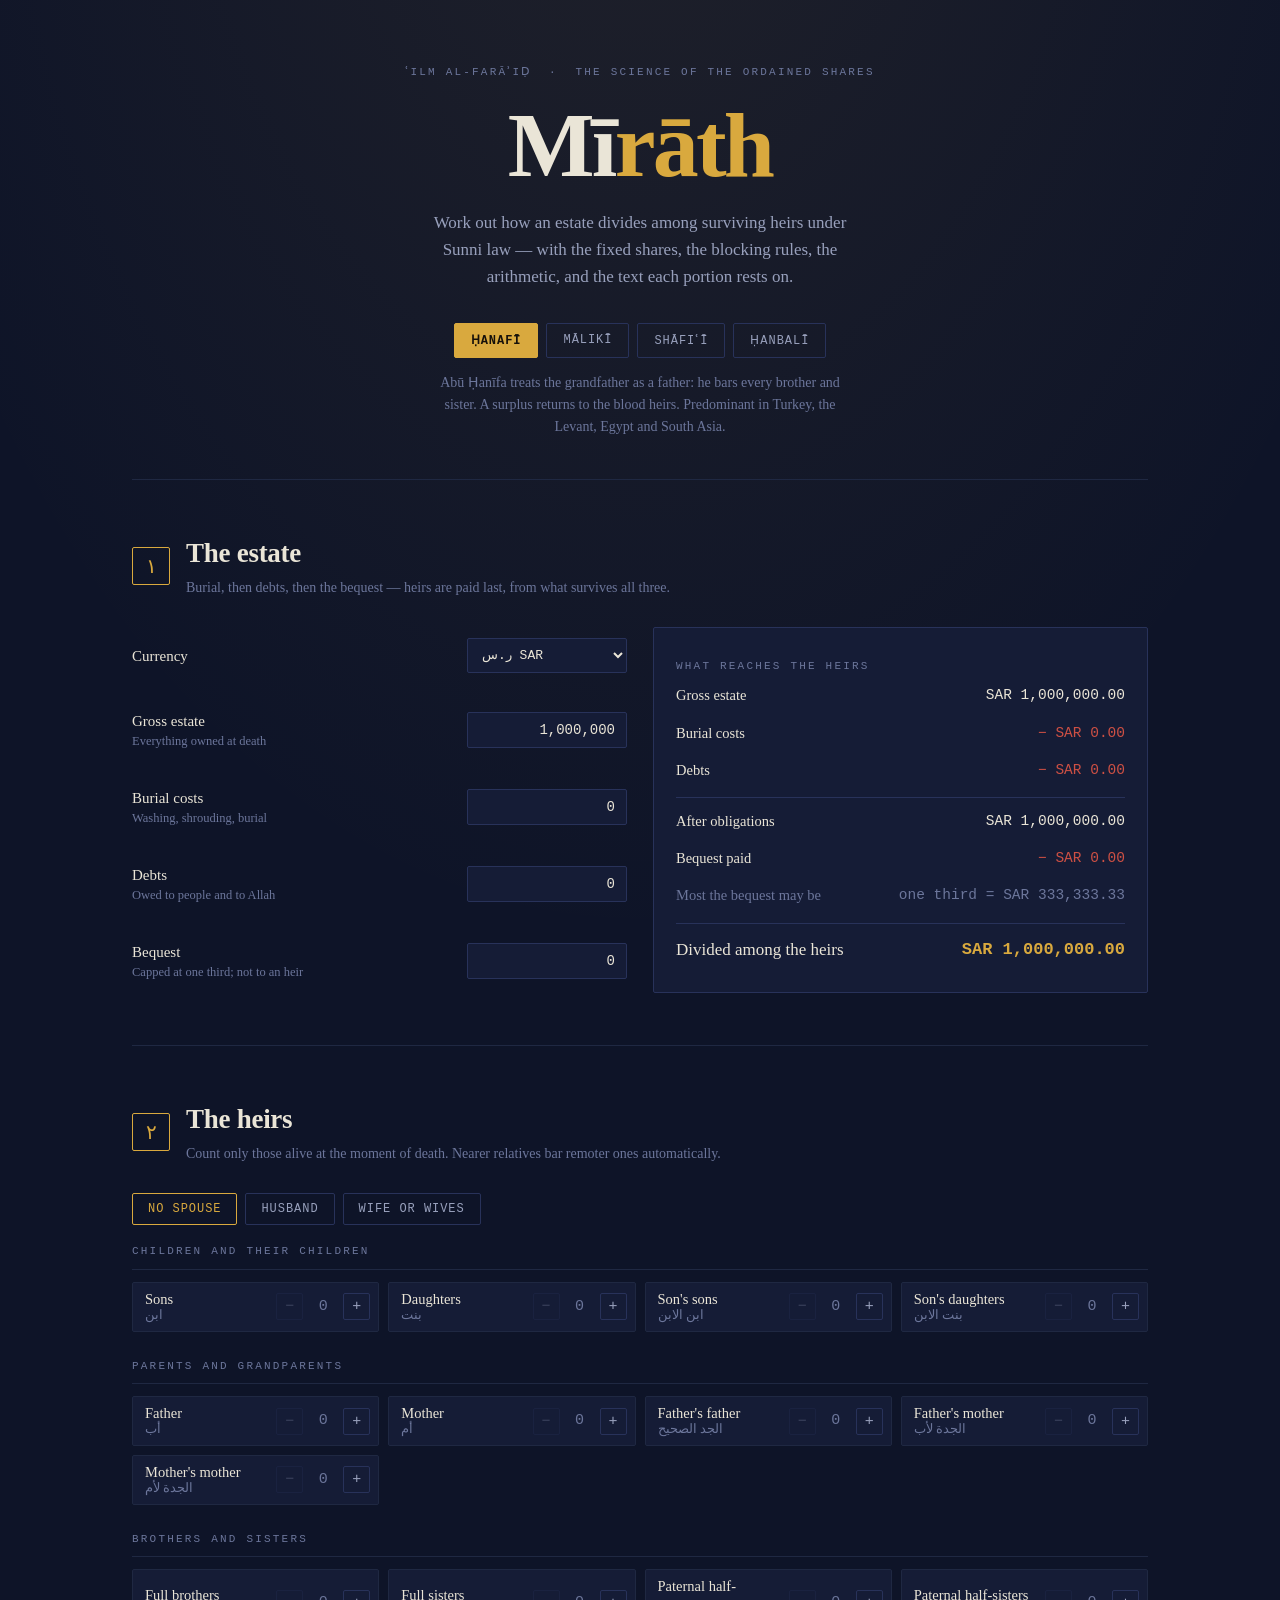
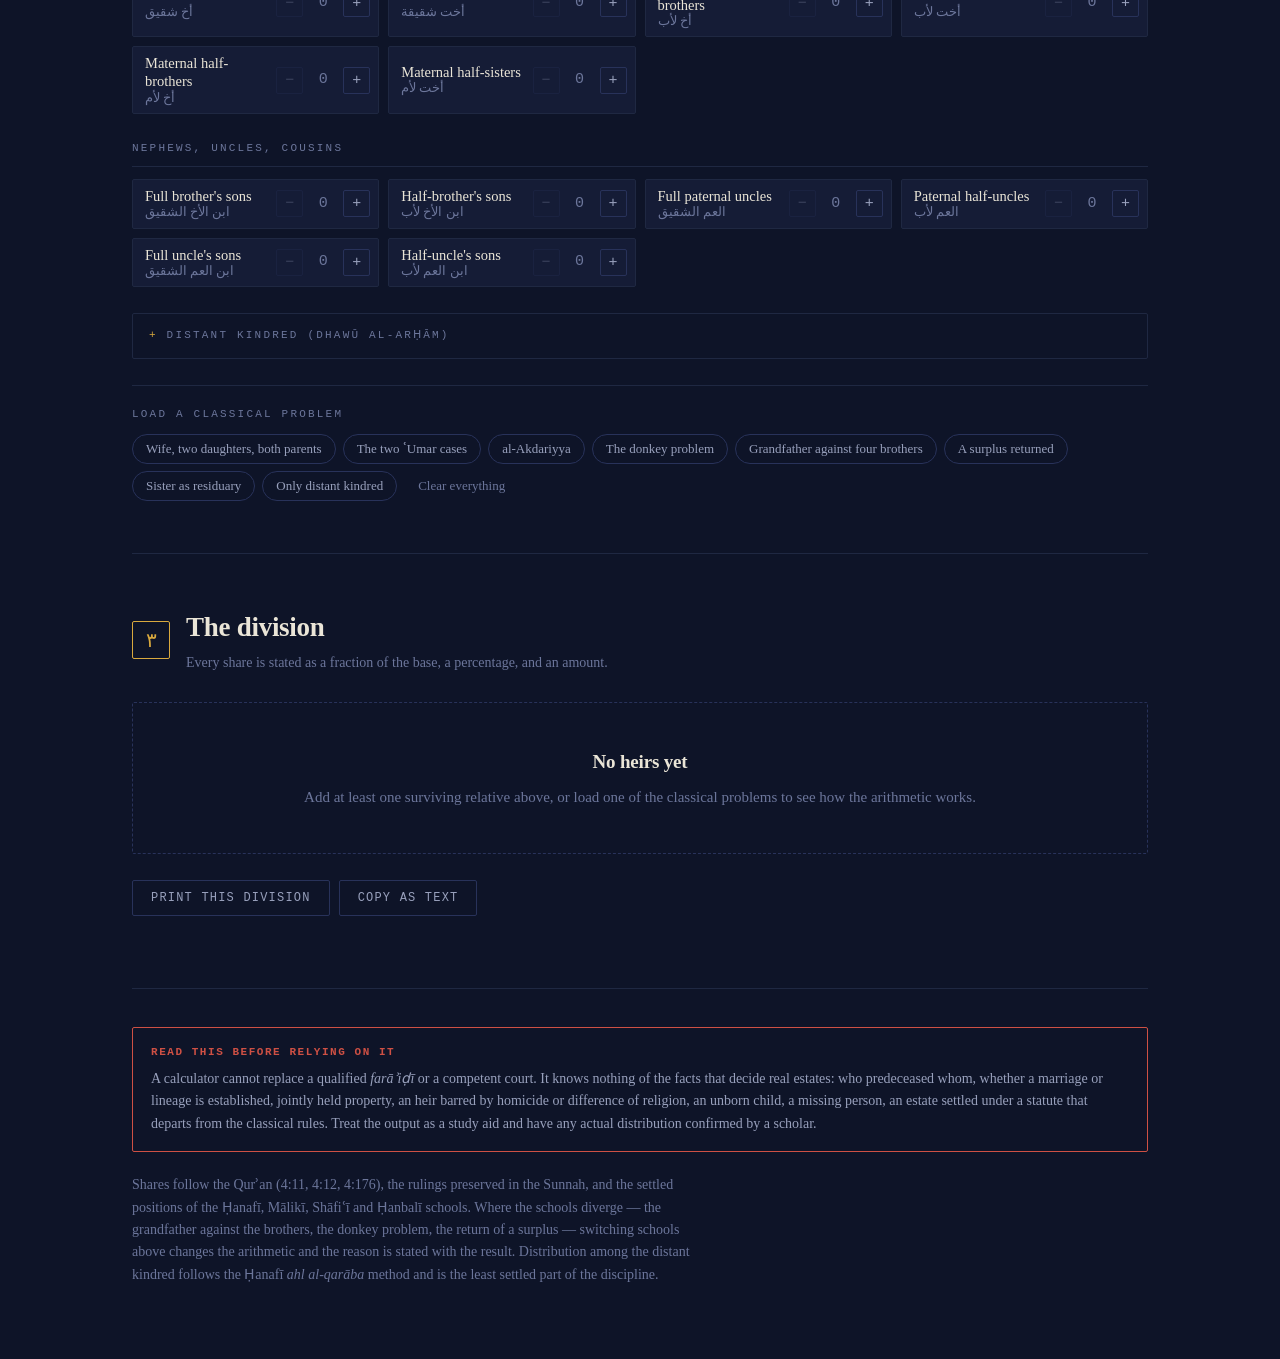
==== islamic-inheritance-calculator.html @ 7ab5d1c5 "Add Islamic Inheritance Calculator" ====
<!DOCTYPE html>
<html lang="en">
<head>
<meta charset="utf-8">
<meta name="viewport" content="width=device-width, initial-scale=1">
<title>Mīrāth — Islamic Inheritance Calculator</title>
<style>
:root{
  --lapis:#0E1428; --lapis2:#151C36; --lapis3:#1D2748; --line:#28325A; --line-soft:#1F2842;
  --bone:#EAE5D7; --dim:#98A0BC; --faint:#6C769B;
  --brass:#D9A93E; --verdigris:#5FA48D; --rubric:#CE5044; --indigo:#8290DA; --mauve:#A87FC0;
  --c-fard:var(--brass); --c-asabah:var(--verdigris); --c-radd:var(--indigo); --c-arham:var(--mauve);
  --serif:'Iowan Old Style','Palatino Linotype',Palatino,'Book Antiqua','URW Palladio L',Georgia,serif;
  --mono:ui-monospace,'SF Mono','Cascadia Mono','Roboto Mono',Menlo,Consolas,monospace;
  --ar:'Geeza Pro','Noto Naskh Arabic','Traditional Arabic','Segoe UI',serif;
}
*{box-sizing:border-box}
html{-webkit-text-size-adjust:100%}
body{
  margin:0;background:var(--lapis);color:var(--bone);
  font-family:var(--serif);font-size:17px;line-height:1.6;
  background-image:radial-gradient(ellipse 90% 60% at 50% -10%,rgba(217,169,62,.09),transparent 70%);
  background-repeat:no-repeat;
}
.wrap{max-width:1060px;margin:0 auto;padding:0 22px}
h1,h2,h3{margin:0;font-weight:600;letter-spacing:-.01em}
p{margin:0 0 1em}
a{color:var(--brass)}
.eyebrow{font-family:var(--mono);font-size:11px;letter-spacing:.2em;text-transform:uppercase;color:var(--faint)}
.ar{font-family:var(--ar);font-size:.9em;color:var(--faint)}
.num{font-family:var(--mono);font-variant-numeric:tabular-nums}

/* ---------- masthead ---------- */
.mast{padding:64px 0 40px;text-align:center}
.mast .eyebrow{margin-bottom:20px}
.mast h1{font-size:clamp(50px,11vw,92px);line-height:.95;letter-spacing:-.03em}
.mast h1 span{color:var(--brass)}
.mast .sub{max-width:52ch;margin:20px auto 0;color:var(--dim);font-size:17px}

/* ---------- madhhab bar ---------- */
.schools{display:flex;flex-wrap:wrap;justify-content:center;gap:8px;margin:32px auto 0}
.school{
  font-family:var(--mono);font-size:12px;letter-spacing:.08em;text-transform:uppercase;
  padding:9px 16px;border:1px solid var(--line);background:transparent;color:var(--dim);
  border-radius:2px;cursor:pointer;transition:all .16s
}
.school:hover{border-color:var(--brass);color:var(--bone)}
.school[aria-pressed="true"]{background:var(--brass);border-color:var(--brass);color:#15100A;font-weight:600}
.school-note{margin:14px auto 0;max-width:60ch;text-align:center;color:var(--faint);font-size:14px;min-height:2.6em}

/* ---------- steps ---------- */
.step{padding:52px 0;border-top:1px solid var(--line-soft)}
.step__head{display:flex;align-items:baseline;gap:16px;margin-bottom:28px}
.marker{
  flex:none;width:38px;height:38px;display:grid;place-items:center;
  border:1px solid var(--brass);color:var(--brass);font-family:var(--ar);font-size:20px;
  align-self:center;border-radius:2px
}
.step__head h2{font-size:27px}
.step__head .hint{color:var(--faint);font-size:14px;margin-top:2px}

/* ---------- estate ---------- */
.estate{display:grid;grid-template-columns:repeat(2,1fr);gap:26px}
.fields{display:grid;gap:14px}
.field{display:grid;grid-template-columns:1fr 160px;align-items:center;gap:12px}
.field label{font-size:15px;color:var(--bone)}
.field .sm{display:block;color:var(--faint);font-size:12.5px;line-height:1.4}
.field input{
  width:100%;padding:9px 11px;background:var(--lapis2);border:1px solid var(--line);
  color:var(--bone);font-family:var(--mono);font-size:14px;text-align:right;border-radius:2px
}
.field input:focus{outline:2px solid var(--brass);outline-offset:1px;border-color:var(--brass)}
select{
  padding:8px 10px;background:var(--lapis2);border:1px solid var(--line);color:var(--bone);
  font-family:var(--mono);font-size:13px;border-radius:2px
}
.ledger{border:1px solid var(--line);background:var(--lapis2);padding:22px;border-radius:2px;align-self:start}
.ledger .eyebrow{margin-bottom:16px}
.lrow{display:flex;justify-content:space-between;gap:14px;padding:7px 0;font-size:14.5px}
.lrow span:last-child{font-family:var(--mono);font-variant-numeric:tabular-nums}
.lrow.minus span:last-child{color:var(--rubric)}
.lrow.rule{border-top:1px solid var(--line);margin-top:8px;padding-top:12px}
.lrow.total{font-size:17px}
.lrow.total span:last-child{color:var(--brass);font-weight:600}
.lrow.muted span{color:var(--faint)}

/* ---------- heirs ---------- */
.spouse-pick{display:flex;gap:8px;flex-wrap:wrap;margin-bottom:18px}
.spouse-pick button{
  font-family:var(--mono);font-size:12px;letter-spacing:.08em;text-transform:uppercase;
  padding:8px 15px;border:1px solid var(--line);background:transparent;color:var(--dim);cursor:pointer;border-radius:2px
}
.spouse-pick button[aria-pressed="true"]{border-color:var(--brass);color:var(--brass)}
.hgroup{margin-bottom:26px}
.hgroup > .eyebrow{display:block;margin-bottom:12px;padding-bottom:8px;border-bottom:1px solid var(--line-soft)}
.grid{display:grid;grid-template-columns:repeat(auto-fill,minmax(238px,1fr));gap:9px}
.stepper{
  display:flex;align-items:center;gap:10px;padding:7px 8px 7px 12px;
  border:1px solid var(--line-soft);background:var(--lapis2);border-radius:2px
}
.stepper.on{border-color:var(--brass);background:rgba(217,169,62,.07)}
.stepper .nm{flex:1;min-width:0;font-size:14.5px;line-height:1.25}
.stepper .nm .ar{display:block;font-size:12.5px}
.stepper button{
  width:27px;height:27px;flex:none;border:1px solid var(--line);background:transparent;color:var(--dim);
  font-family:var(--mono);font-size:15px;line-height:1;cursor:pointer;border-radius:2px
}
.stepper button:hover:not(:disabled){border-color:var(--brass);color:var(--brass)}
.stepper button:disabled{opacity:.3;cursor:default}
.stepper .ct{min-width:20px;text-align:center;font-family:var(--mono);font-size:15px;color:var(--faint)}
.stepper.on .ct{color:var(--brass);font-weight:600}
details.arham{border:1px solid var(--line-soft);border-radius:2px;padding:0}
details.arham summary{
  cursor:pointer;padding:13px 16px;font-family:var(--mono);font-size:11px;letter-spacing:.2em;
  text-transform:uppercase;color:var(--faint);list-style:none
}
details.arham summary::-webkit-details-marker{display:none}
details.arham summary::before{content:'+ ';color:var(--brass)}
details.arham[open] summary::before{content:'\2212 '}
details.arham .inner{padding:0 16px 16px}
details.arham .why{color:var(--faint);font-size:13.5px;margin-bottom:14px;max-width:70ch}

.presets{margin-top:26px;padding-top:20px;border-top:1px solid var(--line-soft)}
.presets .eyebrow{display:block;margin-bottom:11px}
.chips{display:flex;flex-wrap:wrap;gap:7px}
.chip{
  font-size:13px;padding:6px 13px;border:1px solid var(--line);background:transparent;
  color:var(--dim);cursor:pointer;border-radius:99px;font-family:var(--serif)
}
.chip:hover{border-color:var(--verdigris);color:var(--bone)}
.chip.clear{border-color:transparent;color:var(--faint)}
.chip.clear:hover{color:var(--rubric)}

/* ---------- jadwal (signature) ---------- */
.jadwal-top{display:flex;align-items:stretch;gap:0;border:1px solid var(--line);border-bottom:0;flex-wrap:wrap}
.basecell{
  flex:none;min-width:186px;padding:18px 22px;border-right:1px solid var(--line);background:var(--lapis2)
}
.basecell .eyebrow{display:block;margin-bottom:6px}
.basecell .val{font-family:var(--mono);font-size:40px;line-height:1;color:var(--brass);font-weight:600}
.basecell .val .old{color:var(--faint);text-decoration:line-through;font-size:26px;margin-right:9px;font-weight:400}
.basecell .val .arrow{color:var(--rubric);font-size:22px;margin-right:9px}
.basecell .val.awl{color:var(--rubric)}
.basecell .cap{display:block;margin-top:6px;font-size:12.5px;color:var(--faint)}
.statecell{flex:1;min-width:200px;padding:18px 22px;display:flex;flex-wrap:wrap;gap:8px;align-items:center}
.tag{
  font-family:var(--mono);font-size:11px;letter-spacing:.1em;text-transform:uppercase;
  padding:5px 10px;border:1px solid currentColor;border-radius:2px
}
.tag.awl{color:var(--rubric)} .tag.radd{color:var(--indigo)} .tag.case{color:var(--brass)}
.tag.arham{color:var(--mauve)} .tag.ok{color:var(--verdigris)}

table.jadwal{width:100%;border-collapse:collapse;border:1px solid var(--line);font-size:15px}
table.jadwal th{
  font-family:var(--mono);font-size:10.5px;letter-spacing:.14em;text-transform:uppercase;
  color:var(--faint);font-weight:400;text-align:right;padding:11px 14px;
  border-bottom:1px solid var(--line);background:var(--lapis2)
}
table.jadwal th:first-child{text-align:left}
table.jadwal td{padding:13px 14px;border-bottom:1px solid var(--line-soft);text-align:right;vertical-align:top}
table.jadwal td:first-child{text-align:left}
table.jadwal tbody tr:last-child td{border-bottom:0}
.heirname{font-size:16px}
.heirname .ar{display:block;font-size:12.5px;margin-top:1px}
.cnt{font-family:var(--mono);color:var(--faint);font-size:13px}
.fard{font-family:var(--mono);font-size:14px}
.k-fard .fard{color:var(--c-fard)} .k-asabah .fard,.k-both .fard{color:var(--c-asabah)}
.k-radd .fard{color:var(--c-radd)} .k-arham .fard{color:var(--c-arham)}
.units{font-family:var(--mono);font-size:14px;color:var(--dim)}
.pct{font-family:var(--mono);font-size:14px;color:var(--dim)}
.amt{font-family:var(--mono);font-size:16px;font-variant-numeric:tabular-nums}
.amt .each{display:block;font-size:12px;color:var(--faint);margin-top:2px}
.whybtn{
  background:none;border:1px solid var(--line);color:var(--faint);cursor:pointer;
  font-family:var(--mono);font-size:10px;letter-spacing:.1em;padding:4px 8px;border-radius:2px
}
.whybtn:hover{border-color:var(--brass);color:var(--brass)}
tr.eviderow td{background:var(--lapis2);border-bottom:1px solid var(--line);text-align:left;padding:16px 14px}
.evid{max-width:78ch}
.evid .src{font-family:var(--mono);font-size:11px;letter-spacing:.12em;text-transform:uppercase;color:var(--brass);display:block;margin-bottom:7px}
.evid p{margin:0;color:var(--dim);font-size:15px;font-style:italic}

/* ---------- ribbon ---------- */
.ribbon{display:flex;height:34px;margin-top:22px;border:1px solid var(--line);overflow:hidden;border-radius:2px}
.seg{position:relative;transition:width .45s cubic-bezier(.2,.7,.3,1);min-width:2px}
.seg + .seg{border-left:1px solid var(--lapis)}
.seg span{
  position:absolute;inset:0;display:grid;place-items:center;font-family:var(--mono);
  font-size:10.5px;color:#12182C;font-weight:600;overflow:hidden;white-space:nowrap
}
.riblegend{display:flex;flex-wrap:wrap;gap:16px;margin-top:11px;font-family:var(--mono);font-size:11px;color:var(--faint);letter-spacing:.06em}
.riblegend i{display:inline-block;width:9px;height:9px;margin-right:6px;vertical-align:baseline}

/* ---------- notes / blocked ---------- */
.notes{display:grid;gap:12px;margin-top:30px}
.note{border-left:2px solid var(--line);padding:2px 0 2px 18px}
.note.case{border-color:var(--brass)} .note.madhhab{border-color:var(--verdigris)} .note.rule{border-color:var(--indigo)}
.note h3{font-size:16.5px;margin-bottom:5px}
.note p{margin:0;color:var(--dim);font-size:15px;max-width:82ch}
.blocked{margin-top:30px;border:1px solid var(--line-soft);border-radius:2px;padding:18px 20px}
.blocked .eyebrow{display:block;margin-bottom:12px}
.blocked ul{list-style:none;margin:0;padding:0;display:grid;gap:7px}
.blocked li{display:flex;flex-wrap:wrap;gap:10px;font-size:14.5px;align-items:baseline}
.blocked .who{color:var(--dim);text-decoration:line-through;text-decoration-color:var(--rubric)}
.blocked .rz{color:var(--faint);font-size:13.5px}

.empty{border:1px dashed var(--line);padding:44px 24px;text-align:center;border-radius:2px}
.empty h3{font-size:19px;margin-bottom:8px}
.empty p{color:var(--faint);margin:0;font-size:15px}

.actions{display:flex;gap:9px;margin-top:26px;flex-wrap:wrap}
.btn{
  font-family:var(--mono);font-size:12px;letter-spacing:.1em;text-transform:uppercase;
  padding:10px 18px;border:1px solid var(--line);background:transparent;color:var(--dim);cursor:pointer;border-radius:2px
}
.btn:hover{border-color:var(--brass);color:var(--brass)}

footer{border-top:1px solid var(--line-soft);margin-top:20px;padding:38px 0 60px;color:var(--faint);font-size:14px}
footer .disc{border:1px solid var(--rubric);border-radius:2px;padding:16px 18px;margin-bottom:22px;color:var(--dim)}
footer .disc strong{color:var(--rubric);font-family:var(--mono);font-size:11px;letter-spacing:.14em;text-transform:uppercase;display:block;margin-bottom:6px}
footer p{max-width:82ch}

:focus-visible{outline:2px solid var(--brass);outline-offset:2px}
@media (max-width:820px){
  .estate{grid-template-columns:1fr}
  .field{grid-template-columns:1fr 130px}
  table.jadwal .col-units,table.jadwal .cell-units{display:none}
  .mast{padding:44px 0 30px}
  .step{padding:40px 0}
}
@media (max-width:560px){
  body{font-size:16px}
  table.jadwal .col-pct,table.jadwal .cell-pct{display:none}
  table.jadwal th,table.jadwal td{padding:10px 9px}
  .basecell{min-width:100%;border-right:0;border-bottom:1px solid var(--line)}
}
@media (prefers-reduced-motion:reduce){*{transition:none!important;animation:none!important}}
@media print{
  body{background:#fff;color:#000}
  .schools,.presets,.actions,.step:nth-of-type(-n+2) .grid,.spouse-pick,details.arham{display:none}
  .seg span{color:#000}
}
</style>
</head>
<body>

<div class="wrap">

<header class="mast">
  <div class="eyebrow">ʿilm al-farāʾiḍ &nbsp;·&nbsp; the science of the ordained shares</div>
  <h1>Mī<span>rāth</span></h1>
  <p class="sub">Work out how an estate divides among surviving heirs under Sunni law — with the fixed shares, the blocking rules, the arithmetic, and the text each portion rests on.</p>
  <div class="schools" id="schools" role="group" aria-label="School of law"></div>
  <p class="school-note" id="schoolNote"></p>
</header>

<section class="step">
  <div class="step__head">
    <div class="marker" aria-hidden="true">١</div>
    <div>
      <h2>The estate</h2>
      <div class="hint">Burial, then debts, then the bequest — heirs are paid last, from what survives all three.</div>
    </div>
  </div>
  <div class="estate">
    <div class="fields">
      <div class="field">
        <label for="cur">Currency</label>
        <select id="cur"></select>
      </div>
      <div class="field">
        <label for="gross">Gross estate<span class="sm">Everything owned at death</span></label>
        <input id="gross" type="text" inputmode="decimal" value="1,000,000">
      </div>
      <div class="field">
        <label for="funeral">Burial costs<span class="sm">Washing, shrouding, burial</span></label>
        <input id="funeral" type="text" inputmode="decimal" value="0">
      </div>
      <div class="field">
        <label for="debts">Debts<span class="sm">Owed to people and to Allah</span></label>
        <input id="debts" type="text" inputmode="decimal" value="0">
      </div>
      <div class="field">
        <label for="wasiyya">Bequest<span class="sm">Capped at one third; not to an heir</span></label>
        <input id="wasiyya" type="text" inputmode="decimal" value="0">
      </div>
    </div>
    <div class="ledger" id="ledger"></div>
  </div>
</section>

<section class="step">
  <div class="step__head">
    <div class="marker" aria-hidden="true">٢</div>
    <div>
      <h2>The heirs</h2>
      <div class="hint">Count only those alive at the moment of death. Nearer relatives bar remoter ones automatically.</div>
    </div>
  </div>
  <div class="spouse-pick" id="spousePick" role="group" aria-label="Surviving spouse"></div>
  <div id="heirGroups"></div>
  <div class="presets">
    <span class="eyebrow">Load a classical problem</span>
    <div class="chips" id="presets"></div>
  </div>
</section>

<section class="step" id="resultStep">
  <div class="step__head">
    <div class="marker" aria-hidden="true">٣</div>
    <div>
      <h2>The division</h2>
      <div class="hint">Every share is stated as a fraction of the base, a percentage, and an amount.</div>
    </div>
  </div>
  <div id="result"></div>
  <div class="actions">
    <button class="btn" id="printBtn">Print this division</button>
    <button class="btn" id="copyBtn">Copy as text</button>
  </div>
</section>

<footer>
  <div class="disc">
    <strong>Read this before relying on it</strong>
    A calculator cannot replace a qualified <em>farāʾiḍī</em> or a competent court. It knows nothing of the facts that decide real estates: who predeceased whom, whether a marriage or lineage is established, jointly held property, an heir barred by homicide or difference of religion, an unborn child, a missing person, an estate settled under a statute that departs from the classical rules. Treat the output as a study aid and have any actual distribution confirmed by a scholar.
  </div>
  <p>Shares follow the Qurʾan (4:11, 4:12, 4:176), the rulings preserved in the Sunnah, and the settled positions of the Ḥanafī, Mālikī, Shāfiʿī and Ḥanbalī schools. Where the schools diverge — the grandfather against the brothers, the donkey problem, the return of a surplus — switching schools above changes the arithmetic and the reason is stated with the result. Distribution among the distant kindred follows the Ḥanafī <em>ahl al-qarāba</em> method and is the least settled part of the discipline.</p>
</footer>

</div>

<script>
/* ============================================================
   FARAID ENGINE  —  Sunni (Hanafi / Maliki / Shafi'i / Hanbali)
   ============================================================ */

function gcd(a, b) { a = Math.abs(a); b = Math.abs(b); while (b) { const t = a % b; a = b; b = t; } return a || 1; }
function lcm(a, b) { return a / gcd(a, b) * b; }

class Fr {
  constructor(n, d) {
    if (d === undefined) d = 1;
    if (d < 0) { n = -n; d = -d; }
    const g = gcd(n, d); this.n = n / g; this.d = d / g;
  }
  add(o) { return new Fr(this.n * o.d + o.n * this.d, this.d * o.d); }
  sub(o) { return new Fr(this.n * o.d - o.n * this.d, this.d * o.d); }
  mul(o) { return new Fr(this.n * o.n, this.d * o.d); }
  div(o) { return new Fr(this.n * o.d, this.d * o.n); }
  cmp(o) { return this.n * o.d - o.n * this.d; }
  isZero() { return this.n === 0; }
  val() { return this.n / this.d; }
  str() { return this.d === 1 ? String(this.n) : this.n + '/' + this.d; }
}
const fr = (n, d) => new Fr(n, d);
const F0 = fr(0, 1), F1 = fr(1, 1);

/* ---------- heir catalogue ---------- */
const HEIRS = {
  husband:    { label: 'Husband',                 ar: 'زوج',            single: true,  group: 'spouse' },
  wives:      { label: 'Wives',                   ar: 'زوجة',           max: 4,        group: 'spouse' },
  sons:       { label: 'Sons',                    ar: 'ابن',                           group: 'desc' },
  daughters:  { label: 'Daughters',               ar: 'بنت',                           group: 'desc' },
  grandsons:  { label: "Son's sons",              ar: 'ابن الابن',                     group: 'desc' },
  granddaughters:{ label: "Son's daughters",      ar: 'بنت الابن',                     group: 'desc' },
  father:     { label: 'Father',                  ar: 'أب',             single: true,  group: 'asc' },
  mother:     { label: 'Mother',                  ar: 'أم',             single: true,  group: 'asc' },
  pgf:        { label: "Father's father",         ar: 'الجد الصحيح',    single: true,  group: 'asc' },
  pgm:        { label: "Father's mother",         ar: 'الجدة لأب',      single: true,  group: 'asc' },
  mgm:        { label: "Mother's mother",         ar: 'الجدة لأم',      single: true,  group: 'asc' },
  fullBro:    { label: 'Full brothers',           ar: 'أخ شقيق',                       group: 'sib' },
  fullSis:    { label: 'Full sisters',            ar: 'أخت شقيقة',                     group: 'sib' },
  patBro:     { label: 'Paternal half-brothers',  ar: 'أخ لأب',                        group: 'sib' },
  patSis:     { label: 'Paternal half-sisters',   ar: 'أخت لأب',                       group: 'sib' },
  matBro:     { label: 'Maternal half-brothers',  ar: 'أخ لأم',                        group: 'sib' },
  matSis:     { label: 'Maternal half-sisters',   ar: 'أخت لأم',                       group: 'sib' },
  fullNeph:   { label: "Full brother's sons",     ar: 'ابن الأخ الشقيق',               group: 'coll' },
  patNeph:    { label: "Half-brother's sons",     ar: 'ابن الأخ لأب',                  group: 'coll' },
  fullUncle:  { label: 'Full paternal uncles',    ar: 'العم الشقيق',                   group: 'coll' },
  patUncle:   { label: 'Paternal half-uncles',    ar: 'العم لأب',                      group: 'coll' },
  fullCousin: { label: "Full uncle's sons",       ar: 'ابن العم الشقيق',               group: 'coll' },
  patCousin:  { label: "Half-uncle's sons",       ar: 'ابن العم لأب',                  group: 'coll' },
  /* dhawu al-arham */
  dtrSons:    { label: "Daughter's sons",         ar: 'ابن البنت',      arham: 1, group: 'arham' },
  dtrDtrs:    { label: "Daughter's daughters",    ar: 'بنت البنت',      arham: 1, group: 'arham' },
  sdChildM:   { label: "Son's daughter's sons",   ar: 'ابن بنت الابن',  arham: 1, group: 'arham' },
  sdChildF:   { label: "Son's daughter's daughters", ar: 'بنت بنت الابن', arham: 1, group: 'arham' },
  mgf:        { label: "Mother's father",         ar: 'أبو الأم',       arham: 2, single: true, group: 'arham' },
  sisSons:    { label: "Sisters' sons",           ar: 'ابن الأخت',      arham: 3, group: 'arham' },
  sisDtrs:    { label: "Sisters' daughters",      ar: 'بنت الأخت',      arham: 3, group: 'arham' },
  broDtrs:    { label: "Brothers' daughters",     ar: 'بنت الأخ',       arham: 3, group: 'arham' },
  matSibSons: { label: "Maternal half-siblings' sons", ar: 'ابن الأخ لأم', arham: 3, group: 'arham' },
  matSibDtrs: { label: "Maternal half-siblings' daughters", ar: 'بنت الأخ لأم', arham: 3, group: 'arham' },
  patAunts:   { label: "Father's sisters",        ar: 'العمة',          arham: 4, group: 'arham' },
  matUncles:  { label: "Mother's brothers",       ar: 'الخال',          arham: 4, group: 'arham' },
  matAunts:   { label: "Mother's sisters",        ar: 'الخالة',         arham: 4, group: 'arham' }
};

const MALE_ARHAM = { dtrSons: 1, sdChildM: 1, mgf: 1, sisSons: 1, matSibSons: 1, matUncles: 1 };


const SING = { wives:'Wife', sons:'Son', daughters:'Daughter', grandsons:"Son's son", granddaughters:"Son's daughter",
  fullBro:'Full brother', fullSis:'Full sister', patBro:'Paternal half-brother', patSis:'Paternal half-sister',
  matBro:'Maternal half-brother', matSis:'Maternal half-sister', fullNeph:"Full brother's son", patNeph:"Half-brother's son",
  fullUncle:'Full paternal uncle', patUncle:'Paternal half-uncle', fullCousin:"Full uncle's son", patCousin:"Half-uncle's son",
  dtrSons:"Daughter's son", dtrDtrs:"Daughter's daughter", sdChildM:"Son's daughter's son", sdChildF:"Son's daughter's daughter",
  sisSons:"Sister's son", sisDtrs:"Sister's daughter", broDtrs:"Brother's daughter",
  matSibSons:"Maternal half-sibling's son", matSibDtrs:"Maternal half-sibling's daughter",
  patAunts:"Father's sister", matUncles:"Mother's brother", matAunts:"Mother's sister" };
const nameOf = (k, n) => (n === 1 && SING[k]) ? SING[k] : HEIRS[k].label;

/* ---------- evidence ---------- */
const EV = {
  husband:  ['Qur\u2019an 4:12', 'And for you is half of what your wives leave if they have no child; but if they have a child, for you is a fourth.'],
  wives:    ['Qur\u2019an 4:12', 'And for the wives is a fourth if you leave no child; but if you leave a child, for them is an eighth \u2014 shared among them.'],
  sons:     ['Qur\u2019an 4:11', 'Allah instructs you concerning your children: for the male, what is equal to the share of two females. The son is the foremost residuary (\u02BFa\u1E63abah).'],
  daughters:['Qur\u2019an 4:11', 'If there are two or more daughters, for them two thirds; and if only one, for her is half. With a son she takes half his portion.'],
  grandsons:['Qur\u2019an 4:11 (by analogy)', 'The son\u2019s son stands in the place of the son when no son survives \u2014 agreed upon by the four schools.'],
  granddaughters:['Ibn Mas\u02BF\u016Bd \u2014 \u1E62a\u1E25\u012B\u1E25 al-Bukh\u0101r\u012B 6736', 'The Prophet \uFDFA ruled for the daughter one half, for the son\u2019s daughter one sixth completing the two thirds, and the remainder to the sister.'],
  father:   ['Qur\u2019an 4:11', 'And for one\u2019s parents, to each one of them a sixth of the estate, if he left children. If he left no children and the parents inherit, then for his mother is one third.'],
  mother:   ['Qur\u2019an 4:11', 'For his mother one third; but if he had brothers and sisters, for his mother a sixth.'],
  pgf:      ['\u1E62a\u1E25\u012B\u1E25 al-Bukh\u0101r\u012B 6732', '\u201CGive the fixed shares to those entitled; whatever remains goes to the nearest male relative.\u201D The grandfather takes the father\u2019s place in his absence.'],
  pgm:      ['Ab\u016B D\u0101w\u016Bd 2894, al-Tirmidh\u012B 2101', 'The Prophet \uFDFA gave the grandmother one sixth. Where more than one grandmother inherits, they share that sixth.'],
  mgm:      ['Ab\u016B D\u0101w\u016Bd 2894', 'The Prophet \uFDFA awarded the grandmother a sixth when the deceased left no mother.'],
  fullBro:  ['Qur\u2019an 4:176', 'If a man dies leaving no child but has a sister, she gets half. If there are brothers and sisters, the male receives twice the female\u2019s share.'],
  fullSis:  ['Qur\u2019an 4:176', 'For a lone sister, one half; for two or more, two thirds. With daughters present she inherits the residue as \u02BFa\u1E63abah ma\u02BFa al-ghayr.'],
  patBro:   ['Qur\u2019an 4:176 (by analogy)', 'The paternal half-brother takes the full brother\u2019s position when no full brother survives.'],
  patSis:   ['Qur\u2019an 4:176 + Bukh\u0101r\u012B 6736', 'Alone she takes the sister\u2019s share; with one full sister she takes a sixth, completing the two thirds.'],
  matBro:   ['Qur\u2019an 4:12', 'If a man or woman leaves neither ascendants nor descendants but has a brother or sister, each of them a sixth; if more, they share a third \u2014 equally, male and female alike.'],
  matSis:   ['Qur\u2019an 4:12', 'Maternal siblings share the third equally: no doubling for the male, uniquely among all heirs.'],
  fullNeph: ['\u1E62a\u1E25\u012B\u1E25 al-Bukh\u0101r\u012B 6732', 'Residue passes to the nearest surviving male agnate after the sibling tier.'],
  patNeph:  ['\u1E62a\u1E25\u012B\u1E25 al-Bukh\u0101r\u012B 6732', 'Residue passes to the nearest surviving male agnate after the sibling tier.'],
  fullUncle:['\u1E62a\u1E25\u012B\u1E25 al-Bukh\u0101r\u012B 6732', 'Residue passes to the nearest surviving male agnate \u2014 here, the father\u2019s brother.'],
  patUncle: ['\u1E62a\u1E25\u012B\u1E25 al-Bukh\u0101r\u012B 6732', 'Residue passes to the nearest surviving male agnate \u2014 here, the father\u2019s half-brother.'],
  fullCousin:['\u1E62a\u1E25\u012B\u1E25 al-Bukh\u0101r\u012B 6732', 'Residue passes to the nearest surviving male agnate \u2014 here, the uncle\u2019s son.'],
  patCousin:['\u1E62a\u1E25\u012B\u1E25 al-Bukh\u0101r\u012B 6732', 'Residue passes to the nearest surviving male agnate \u2014 here, the half-uncle\u2019s son.']
};
const EV_ARHAM = ['Qur\u2019an 8:75', 'And those of blood relationship are more entitled to one another in the Book of Allah \u2014 the basis for inheritance by dhaw\u016B al-ar\u1E25\u0101m.'];

/* ============================================================ */

function compute(input) {
  const m = input.madhhab || 'hanafi';
  const c = {};
  for (const k in HEIRS) c[k] = Math.max(0, parseInt(input.heirs[k] || 0, 10) || 0);
  c.husband = Math.min(c.husband, 1);
  c.wives = c.husband > 0 ? 0 : Math.min(c.wives, 4);
  for (const k in HEIRS) if (HEIRS[k].single) c[k] = Math.min(c[k], 1);

  const excluded = [], notes = [];
  const share = {}, label = {}, kind = {};
  const drop = (k, reason) => { if (c[k] > 0) { excluded.push({ key: k, label: nameOf(k, c[k]), count: c[k], reason }); c[k] = 0; delete share[k]; delete label[k]; delete kind[k]; } };

  /* siblings counted for the mother's reduction, even if later blocked */
  const rawSibs = c.fullBro + c.fullSis + c.patBro + c.patSis + c.matBro + c.matSis;

  /* ---------- 1. exclusion (\u1E25ajb) ---------- */
  if (c.sons > 0) { drop('grandsons', 'Blocked by the son'); drop('granddaughters', 'Blocked by the son'); }

  const hasSon = c.sons > 0, hasGs = c.grandsons > 0;
  const maleDesc = hasSon || hasGs;
  const anyDesc = c.sons + c.daughters + c.grandsons + c.granddaughters > 0;

  if (c.mother > 0) { drop('pgm', 'Blocked by the mother'); drop('mgm', 'Blocked by the mother'); }
  if (c.father > 0) {
    drop('pgf', 'Blocked by the father');
    if (m === 'hanbali' && c.pgm > 0) notes.push({ t: 'madhhab', h: 'Grandmother with the father', b: 'A narration from Im\u0101m A\u1E25mad grants the paternal grandmother a sixth alongside her son. The relied-upon position of all four schools \u2014 applied here \u2014 blocks her.' });
    drop('pgm', 'Blocked by the father');
    ['fullBro','fullSis','patBro','patSis','matBro','matSis','fullNeph','patNeph','fullUncle','patUncle','fullCousin','patCousin']
      .forEach(k => drop(k, 'Blocked by the father'));
  }
  if (anyDesc) { drop('matBro', 'Blocked by a descendant heir'); drop('matSis', 'Blocked by a descendant heir'); }
  if (maleDesc) {
    ['fullBro','fullSis','patBro','patSis','fullNeph','patNeph','fullUncle','patUncle','fullCousin','patCousin']
      .forEach(k => drop(k, hasSon ? 'Blocked by the son' : "Blocked by the son's son"));
  }
  if (c.pgf > 0) {
    drop('matBro', 'Blocked by the grandfather'); drop('matSis', 'Blocked by the grandfather');
    ['fullNeph','patNeph','fullUncle','patUncle','fullCousin','patCousin'].forEach(k => drop(k, 'Blocked by the grandfather'));
    if (m === 'hanafi') {
      if (c.fullBro + c.fullSis + c.patBro + c.patSis > 0)
        notes.push({ t: 'madhhab', h: 'Hanaf\u012B: the grandfather bars the siblings', b: 'Ab\u016B \u1E24an\u012Bfa, following Ab\u016B Bakr and Ibn \u02BFAbb\u0101s, treats the grandfather as a father: he excludes every brother and sister. The other three schools follow Zayd b. Th\u0101bit and let the siblings share with him.' });
      ['fullBro','fullSis','patBro','patSis'].forEach(k => drop(k, 'Blocked by the grandfather (Hanaf\u012B view)'));
    }
  }
  if (c.fullBro > 0) { drop('patBro', 'Blocked by the full brother'); drop('patSis', 'Blocked by the full brother'); }
  if (c.fullBro + c.fullSis + c.patBro + c.patSis > 0) {
    ['fullNeph','patNeph','fullUncle','patUncle','fullCousin','patCousin'].forEach(k => {
      if (c.fullBro > 0) drop(k, 'Blocked by the full brother');
      else if (c.patBro > 0) drop(k, 'Blocked by the paternal half-brother');
    });
  }
  if (c.granddaughters > 0 && c.daughters >= 2 && c.grandsons === 0)
    drop('granddaughters', 'Two daughters already take the full two thirds');

  /* sisters as residuary with daughters -> they bar the remoter agnates */
  const sisMaAlGhayr = (c.daughters + c.granddaughters > 0);
  if (sisMaAlGhayr && c.fullSis > 0 && c.fullBro === 0) {
    drop('patSis', 'Blocked by the full sister acting as residuary');
    drop('patBro', 'Blocked by the full sister acting as residuary');
  }
  if (c.fullSis + c.patSis > 0 && sisMaAlGhayr)
    ['fullNeph','patNeph','fullUncle','patUncle','fullCousin','patCousin'].forEach(k => drop(k, 'Blocked by the sister acting as residuary'));
  if (c.fullSis >= 2 && c.patSis > 0 && c.patBro === 0 && !sisMaAlGhayr)
    drop('patSis', 'Two full sisters already take the two thirds');

  if (c.fullNeph > 0) { drop('patNeph', "Blocked by the full brother's son"); }
  if (c.fullNeph + c.patNeph > 0) ['fullUncle','patUncle','fullCousin','patCousin'].forEach(k => drop(k, "Blocked by the brother's son"));
  if (c.fullUncle > 0) drop('patUncle', 'Blocked by the full paternal uncle');
  if (c.fullUncle + c.patUncle > 0) ['fullCousin','patCousin'].forEach(k => drop(k, 'Blocked by the paternal uncle'));
  if (c.fullCousin > 0) drop('patCousin', "Blocked by the full uncle's son");

  /* ---------- 2. fixed shares (fur\u016B\u1E0D) ---------- */
  // share: key -> Fr  |  label: printed fard name  |  kind: fard/asabah/both/radd/arham
  const put = (k, f, l, t) => { share[k] = f; label[k] = l; kind[k] = t || 'fard'; };

  const spouse = c.husband > 0 ? 'husband' : (c.wives > 0 ? 'wives' : null);
  if (c.husband) put('husband', anyDesc ? fr(1,4) : fr(1,2), anyDesc ? '1/4' : '1/2');
  if (c.wives)   put('wives',   anyDesc ? fr(1,8) : fr(1,4), anyDesc ? '1/8' : '1/4');

  if (!hasSon) {
    if (c.daughters === 1) put('daughters', fr(1,2), '1/2');
    else if (c.daughters >= 2) put('daughters', fr(2,3), '2/3');
  }
  if (!hasSon && !hasGs && c.granddaughters > 0) {
    if (c.daughters === 0) put('granddaughters', c.granddaughters === 1 ? fr(1,2) : fr(2,3), c.granddaughters === 1 ? '1/2' : '2/3');
    else if (c.daughters === 1) put('granddaughters', fr(1,6), '1/6');
  }

  const femDescHeir = (!hasSon && c.daughters > 0) || (!maleDesc && c.granddaughters > 0);

  let umariyya = false;
  if (c.mother) {
    if (anyDesc || rawSibs >= 2) put('mother', fr(1,6), '1/6');
    else if (c.father && spouse && rawSibs < 2) {
      umariyya = true;
      const rem = F1.sub(share[spouse]);
      put('mother', rem.mul(fr(1,3)), '1/3 of remainder');
    } else put('mother', fr(1,3), '1/3');
  }
  const gmCount = c.pgm + c.mgm;
  if (gmCount > 0) {
    if (c.pgm) put('pgm', fr(1, 6 * gmCount), gmCount > 1 ? '1/6 shared' : '1/6');
    if (c.mgm) put('mgm', fr(1, 6 * gmCount), gmCount > 1 ? '1/6 shared' : '1/6');
  }

  const utr = c.matBro + c.matSis;
  if (utr > 0) {
    const tot = utr === 1 ? fr(1,6) : fr(1,3);
    if (c.matBro) put('matBro', tot.mul(fr(c.matBro, utr)), utr === 1 ? '1/6' : '1/3 shared');
    if (c.matSis) put('matSis', tot.mul(fr(c.matSis, utr)), utr === 1 ? '1/6' : '1/3 shared');
  }

  if (c.father) {
    if (maleDesc) put('father', fr(1,6), '1/6');
    else if (femDescHeir) put('father', fr(1,6), '1/6 + residue', 'both');
    else put('father', F0, 'residue', 'asabah');
  }

  /* sisters' fixed shares, only when no brother of their own kind and no residuary role */
  const fullSisFard = c.fullSis > 0 && c.fullBro === 0 && !sisMaAlGhayr;
  if (fullSisFard) put('fullSis', c.fullSis === 1 ? fr(1,2) : fr(2,3), c.fullSis === 1 ? '1/2' : '2/3');
  const patSisFard = c.patSis > 0 && c.patBro === 0 && !sisMaAlGhayr;
  if (patSisFard) {
    if (c.fullSis === 1 && c.fullBro === 0) put('patSis', fr(1,6), '1/6');
    else if (c.fullSis === 0) put('patSis', c.patSis === 1 ? fr(1,2) : fr(2,3), c.patSis === 1 ? '1/2' : '2/3');
  }

  /* ---------- 3. named special cases ---------- */
  let caseName = null;
  if (umariyya) {
    caseName = 'al-\u02BFUmariyyat\u0101n';
    notes.push({ t: 'case', h: 'al-\u02BFUmariyyat\u0101n (the two \u02BFUmar cases)', b: 'With only a spouse, the mother and the father surviving, \u02BFUmar b. al-Kha\u1E6D\u1E6D\u0101b ruled that the mother takes a third of what remains after the spouse, not a third of the whole \u2014 so the father is never left with less than double her portion. All four schools follow this. Ibn \u02BFAbb\u0101s dissented, giving her a third of the entire estate.' });
  }

  const akdCond = m !== 'hanafi' && c.husband === 1 && c.mother === 1 && c.pgf === 1 &&
    (c.fullSis + c.patSis === 1) && c.fullBro === 0 && c.patBro === 0 &&
    c.sons + c.daughters + c.grandsons + c.granddaughters + c.wives + c.father + c.pgm + c.mgm + utr === 0;

  const arham = {};
  let arhamClass = 0;

  /* ---------- 4. grandfather with siblings (non-\u1E24anaf\u012B) ---------- */
  let gfHandled = false;
  const sibsWithGf = c.fullBro + c.fullSis + c.patBro + c.patSis;
  if (c.pgf && !c.father) {
    if (akdCond) {
      caseName = 'al-Akdariyya';
      const sisKey = c.fullSis ? 'fullSis' : 'patSis';
      put('husband', fr(9,27), '1/2 \u2192 9/27');
      put('mother',  fr(6,27), '1/3 \u2192 6/27');
      put('pgf',     fr(8,27), '1/6 + share', 'both');
      put(sisKey,    fr(4,27), '1/2 \u2192 4/27', 'both');
      gfHandled = true;
      notes.push({ t: 'case', h: 'al-Akdariyya', b: 'The most famous single problem in the discipline. The sister is first given her half, the shares are raised by \u02BFawl to nine, then the grandfather and the sister pool their portions and re-divide them two to one. The base becomes twenty-seven. Ab\u016B \u1E24an\u012Bfa rejects the whole construction: for him the sister is simply barred and the grandfather takes a sixth.' });
    } else if (sibsWithGf > 0 && m !== 'hanafi') {
      let others = F0;
      for (const k in share) if (k !== 'pgf' && !['fullBro','fullSis','patBro','patSis'].includes(k)) others = others.add(share[k]);
      const R = F1.sub(others);
      if (R.cmp(fr(1,6)) <= 0) {
        put('pgf', fr(1,6), '1/6');
        ['fullBro','fullSis','patBro','patSis'].forEach(k => drop(k, 'Nothing remains after the grandfather\u2019s guaranteed sixth'));
        notes.push({ t: 'rule', h: 'The grandfather\u2019s guaranteed sixth', b: 'The fixed shares leave less than a sixth of the estate. A sixth is the grandfather\u2019s floor and he takes it in full even where that forces the shares to overflow; the siblings, who inherit only from a residue, receive nothing.' });
      } else {
        const heads = 2 * (c.fullBro + c.patBro) + (c.fullSis + c.patSis);
        const optSixth = fr(1,6);
        const optThird = R.mul(fr(1,3));
        const optMuq   = R.mul(fr(2, heads + 2));
        let best = optSixth, why = 'one sixth of the estate';
        if (optThird.cmp(best) > 0) { best = optThird; why = 'one third of the remainder'; }
        if (optMuq.cmp(best) > 0)   { best = optMuq;   why = 'sharing as a brother (muq\u0101sama)'; }
        put('pgf', best, '1/6 \u2223 1/3 rem \u2223 muq\u0101sama', 'both');
        const left = R.sub(best);
        const sHeads = 2 * (c.fullBro + c.patBro) + (c.fullSis + c.patSis);
        if (c.fullBro + c.fullSis > 0) {
          const fh = 2 * c.fullBro + c.fullSis;
          if (c.fullBro > 0) put('fullBro', left.mul(fr(2 * c.fullBro, fh)), 'residue 2:1', 'asabah');
          if (c.fullSis > 0) put('fullSis', left.mul(fr(c.fullSis, fh)), 'residue 2:1', 'asabah');
          if (c.patBro + c.patSis > 0) {
            drop('patBro', 'Counted against the grandfather, then absorbed by the full siblings');
            drop('patSis', 'Counted against the grandfather, then absorbed by the full siblings');
          }
        } else {
          const ph = 2 * c.patBro + c.patSis;
          if (c.patBro > 0) put('patBro', left.mul(fr(2 * c.patBro, ph)), 'residue 2:1', 'asabah');
          if (c.patSis > 0) put('patSis', left.mul(fr(c.patSis, ph)), 'residue 2:1', 'asabah');
        }
        gfHandled = true;
        notes.push({ t: 'madhhab', h: 'Grandfather sharing with the siblings', b: 'Following Zayd b. Th\u0101bit, the grandfather takes whichever is largest of three: a sixth of the estate, a third of what remains after the fixed shares, or an ordinary brother\u2019s portion. Here ' + why + ' gave him the most. Paternal half-siblings are counted in that reckoning to enlarge the competition against him, but any portion falling to them reverts to the full siblings.' });
      }
      gfHandled = true;
    }
  }
  if (c.pgf && !c.father && !gfHandled) {
    if (maleDesc) put('pgf', fr(1,6), '1/6');
    else if (femDescHeir) put('pgf', fr(1,6), '1/6 + residue', 'both');
    else put('pgf', F0, 'residue', 'asabah');
  }

  /* mushtaraka */
  if ((m === 'maliki' || m === 'shafii') && c.husband === 1 && c.mother === 1 &&
      utr >= 2 && c.fullBro > 0 && !anyDesc && c.father === 0 && c.pgf === 0) {
    let s = F0; for (const k in share) if (!['fullBro','fullSis'].includes(k)) s = s.add(share[k]);
    if (s.cmp(F1) >= 0) {
      caseName = 'al-Mushtaraka';
      const heads = utr + c.fullBro + c.fullSis;
      const pot = fr(1,3);
      if (c.matBro) put('matBro', pot.mul(fr(c.matBro, heads)), 'shared 1/3');
      if (c.matSis) put('matSis', pot.mul(fr(c.matSis, heads)), 'shared 1/3');
      put('fullBro', pot.mul(fr(c.fullBro, heads)), 'joins the 1/3', 'fard');
      if (c.fullSis) put('fullSis', pot.mul(fr(c.fullSis, heads)), 'joins the 1/3', 'fard');
      notes.push({ t: 'case', h: 'al-Mushtaraka (also al-\u1E24im\u0101riyya)', b: '\u02BFUmar first left the full brothers with nothing, until one protested: \u201CSuppose our father were a donkey \u2014 are we not still children of the same mother?\u201D He reversed himself. M\u0101lik and al-Sh\u0101fi\u02BF\u012B follow that reversal and let the full siblings share the maternal third equally. Ab\u016B \u1E24an\u012Bfa and A\u1E25mad hold to the first ruling: nothing remains, so they take nothing.' });
    }
  } else if ((m === 'hanafi' || m === 'hanbali') && c.husband === 1 && c.mother === 1 &&
             utr >= 2 && c.fullBro > 0 && !anyDesc && c.father === 0 && c.pgf === 0) {
    notes.push({ t: 'madhhab', h: 'The donkey problem', b: 'The fixed shares consume the whole estate and the full brothers, being residuaries, receive nothing. M\u0101lik and al-Sh\u0101fi\u02BF\u012B would instead let them share the maternal third equally \u2014 the case known as al-Mushtaraka.' });
  }

  /* ---------- 5. base, \u02BFawl ---------- */
  let denom = 1;
  for (const k in share) denom = lcm(denom, share[k].d);
  let sumN = 0;
  for (const k in share) sumN += share[k].n * (denom / share[k].d);

  let base = denom, awl = null, radd = false, raddNote = null;
  const asabahOrder = [
    ['sons', ['daughters']],
    ['grandsons', ['granddaughters']],
    ['father', []], ['pgf', []],
    ['fullBro', ['fullSis']],
    ['patBro', ['patSis']],
    ['fullSis_mag', []], ['patSis_mag', []],
    ['fullNeph', []], ['patNeph', []],
    ['fullUncle', []], ['patUncle', []],
    ['fullCousin', []], ['patCousin', []]
  ];

  if (sumN > denom) {
    awl = sumN; base = sumN;
    for (const k in share) {
      const units = share[k].n * (denom / share[k].d);
      share[k] = fr(units, sumN);
    }
  } else if (sumN < denom) {
    const residue = F1.sub(fr(sumN, denom));
    /* find residuary */
    let assigned = false;
    if (c.sons > 0) { splitAgnate('sons', 'daughters'); assigned = true; }
    else if (c.grandsons > 0) { splitAgnate('grandsons', 'granddaughters'); assigned = true; }
    else if (c.father > 0) { share.father = (share.father || F0).add(residue); kind.father = share.father.cmp(residue) === 0 ? 'asabah' : 'both'; assigned = true; }
    else if (c.pgf > 0 && !gfHandled) { share.pgf = (share.pgf || F0).add(residue); kind.pgf = 'both'; assigned = true; }
    else if (c.fullBro > 0 && !gfHandled) { splitAgnate('fullBro', 'fullSis'); assigned = true; }
    else if (c.patBro > 0 && !gfHandled) { splitAgnate('patBro', 'patSis'); assigned = true; }
    else if (sisMaAlGhayr && c.fullSis > 0) { share.fullSis = residue; label.fullSis = 'residue with daughters'; kind.fullSis = 'asabah'; assigned = true;
      notes.push({ t: 'rule', h: '\u02BFA\u1E63abah ma\u02BFa al-ghayr', b: 'A sister inheriting alongside a daughter or son\u2019s daughter stops taking a fixed fraction and becomes a residuary \u2014 she receives whatever is left. Ibn Mas\u02BF\u016Bd reported the Prophet \uFDFA ruling exactly this way.' }); }
    else if (sisMaAlGhayr && c.patSis > 0) { share.patSis = residue; label.patSis = 'residue with daughters'; kind.patSis = 'asabah'; assigned = true; }
    else {
      for (const k of ['fullNeph','patNeph','fullUncle','patUncle','fullCousin','patCousin']) {
        if (c[k] > 0) { share[k] = residue; label[k] = 'residue'; kind[k] = 'asabah'; assigned = true; break; }
      }
    }

    function splitAgnate(mk, fk) {
      const heads = 2 * c[mk] + (c[fk] || 0);
      share[mk] = residue.mul(fr(2 * c[mk], heads));
      label[mk] = c[fk] ? 'residue, 2 shares each' : 'residue';
      kind[mk] = 'asabah';
      if (c[fk]) { share[fk] = residue.mul(fr(c[fk], heads)); label[fk] = 'residue, 1 share each'; kind[fk] = 'asabah'; }
    }

    if (!assigned) {
      /* no residuary: radd, then dhaw\u016B al-ar\u1E25\u0101m */
      const nonSpouse = Object.keys(share).filter(k => k !== 'husband' && k !== 'wives' && !share[k].isZero());
      const anyArham = Object.keys(HEIRS).filter(k => HEIRS[k].arham && c[k] > 0);

      if (nonSpouse.length > 0) {
        radd = true;
        const spShare = spouse ? share[spouse] : F0;
        const pool = F1.sub(spShare);
        let tot = F0; nonSpouse.forEach(k => tot = tot.add(share[k]));
        nonSpouse.forEach(k => { share[k] = pool.mul(share[k]).div(tot); if (kind[k] === 'fard') kind[k] = 'radd'; });
        raddNote = (m === 'maliki' || m === 'shafii')
          ? 'Classically M\u0101lik and al-Sh\u0101fi\u02BF\u012B send the surplus to the public treasury rather than back to the heirs. Where no such treasury operates on Islamic terms \u2014 the situation nearly everywhere today \u2014 later scholars of both schools apply radd, as done here.'
          : 'The surplus returns to the fixed sharers in proportion to their shares. A spouse is never included in the return; only blood relatives are.';
      } else if (anyArham.length > 0) {
        arhamClass = Math.min(...anyArham.map(k => HEIRS[k].arham));
        const inClass = anyArham.filter(k => HEIRS[k].arham === arhamClass);
        const spShare = spouse ? share[spouse] : F0;
        const pool = F1.sub(spShare);
        let heads = 0; inClass.forEach(k => heads += c[k] * (MALE_ARHAM[k] ? 2 : 1));
        inClass.forEach(k => { arham[k] = pool.mul(fr(c[k] * (MALE_ARHAM[k] ? 2 : 1), heads)); });
        anyArham.filter(k => HEIRS[k].arham !== arhamClass)
          .forEach(k => excluded.push({ key: k, label: nameOf(k, c[k]), count: c[k], reason: 'A nearer class of distant kindred inherits first' }));
        notes.push({ t: 'rule', h: 'Dhaw\u016B al-ar\u1E25\u0101m \u2014 the distant kindred', b: 'No fixed sharer and no agnate survives, so the estate passes to relatives connected through a female line. They are ranked in four classes and the nearest class takes everything. Distribution within a class is contested: the method used here is the \u1E24anaf\u012B ahl al-qar\u0101ba approach with the male taking twice the female. M\u0101lik and al-Sh\u0101fi\u02BF\u012B classically deny them any share at all. Have any dhaw\u016B al-ar\u1E25\u0101m result checked by a qualified far\u0101\u02BEi\u1E0D\u012B before acting on it.' });
      } else if (spouse) {
        radd = true;
        share[spouse] = F1; kind[spouse] = 'radd';
        raddNote = 'No blood relative survives. The surplus above the spouse\u2019s fixed share would classically go to the public treasury; contemporary practice in the absence of such a treasury returns it to the surviving spouse.';
      }
    }
    if (raddNote) notes.push({ t: 'rule', h: 'Radd \u2014 the return of the surplus', b: raddNote });
    /* recompute base after residue/radd */
    denom = 1;
    for (const k in share) if (!share[k].isZero()) denom = lcm(denom, share[k].d);
    for (const k in arham) denom = lcm(denom, arham[k].d);
    base = denom;
  }

  if (awl) notes.push({ t: 'rule', h: '\u02BFAwl \u2014 the shares overflow', b: 'The fixed fractions add up to more than the whole estate. \u02BFUmar b. al-Kha\u1E6D\u1E6D\u0101b, on the advice of al-\u02BF Abb\u0101s, resolved this by raising the denominator so every heir is reduced by the same proportion rather than one heir absorbing the entire shortfall. The base rose from ' + denom + ' to ' + awl + '.' });

  /* ---------- 6. money ---------- */
  const gross = num(input.gross), funeral = num(input.funeral), debts = num(input.debts);
  const afterDebt = Math.max(0, gross - funeral - debts);
  const wasiyyaCap = afterDebt / 3;
  const wasiyyaAsked = num(input.wasiyya);
  const wasiyya = Math.min(wasiyyaAsked, wasiyyaCap);
  const capped = wasiyyaAsked > wasiyyaCap + 1e-9;
  const net = Math.max(0, afterDebt - wasiyya);
  if (capped) notes.push({ t: 'rule', h: 'Bequest capped at one third', b: 'Sa\u02BFd b. Ab\u012B Waqq\u0101\u1E63 asked to will away two thirds of his wealth, then a half. The Prophet \uFDFA refused both and said: \u201CA third \u2014 and a third is a great deal. To leave your heirs wealthy is better than to leave them begging.\u201D (Bukh\u0101r\u012B 2742, Muslim 1628). ' + fmtn(wasiyyaAsked) + ' was requested; ' + fmtn(wasiyya) + ' is the most that may be honoured.' });

  /* ---------- 7. rows ---------- */
  const rows = [];
  const order = ['husband','wives','father','mother','pgf','pgm','mgm','sons','daughters','grandsons','granddaughters',
    'fullBro','fullSis','patBro','patSis','matBro','matSis','fullNeph','patNeph','fullUncle','patUncle','fullCousin','patCousin'];
  for (const k of order) {
    if (!share[k] || share[k].isZero() || c[k] === 0) continue;
    rows.push(mkRow(k, share[k], label[k], kind[k]));
  }
  for (const k in arham) rows.push(mkRow(k, arham[k], 'distant kindred', 'arham'));

  function mkRow(k, f, lab, t) {
    const totalUnits = Math.round(f.n * (base / f.d));
    return {
      key: k, label: nameOf(k, c[k]), ar: HEIRS[k].ar, count: c[k],
      fard: lab, kind: t, frac: f,
      units: totalUnits,
      pct: f.val() * 100,
      amount: f.val() * net,
      perHead: f.val() * net / c[k],
      evidence: t === 'arham' ? EV_ARHAM : (EV[k] || EV_ARHAM)
    };
  }

  let checkN = 0; rows.forEach(r => checkN += r.units);

  return {
    rows, excluded, notes, caseName,
    base, awl, radd, madhhab: m,
    origBase: awl ? denom : base,
    totals: { gross, funeral, debts, wasiyya, wasiyyaCap, afterDebt, net },
    sumUnits: checkN,
    sumPct: rows.reduce((a, r) => a + r.pct, 0),
    empty: rows.length === 0
  };
}

function num(x) { const v = parseFloat(String(x == null ? 0 : x).replace(/[^0-9.\-]/g, '')); return isFinite(v) && v > 0 ? v : 0; }
function fmtn(v) { return v.toLocaleString(undefined, { maximumFractionDigits: 2 }); }

/* ============================ UI ============================ */
const SCHOOLS = [
  ['hanafi','Ḥanafī','Abū Ḥanīfa treats the grandfather as a father: he bars every brother and sister. A surplus returns to the blood heirs. Predominant in Turkey, the Levant, Egypt and South Asia.'],
  ['maliki','Mālikī','Following Zayd b. Thābit, the grandfather competes with the siblings. In the donkey problem the full brothers join the maternal third. Predominant in North and West Africa.'],
  ['shafii','Shāfiʿī','As with Mālik, the grandfather shares with the siblings and the full brothers join the maternal third. Predominant in Egypt, the Hijaz, East Africa and Southeast Asia.'],
  ['hanbali','Ḥanbalī','The grandfather shares with the siblings, but in the donkey problem the full brothers take nothing. The reference school of the Saudi courts.']
];
const GROUPS = [
  ['desc','Children and their children',['sons','daughters','grandsons','granddaughters']],
  ['asc','Parents and grandparents',['father','mother','pgf','pgm','mgm']],
  ['sib','Brothers and sisters',['fullBro','fullSis','patBro','patSis','matBro','matSis']],
  ['coll','Nephews, uncles, cousins',['fullNeph','patNeph','fullUncle','patUncle','fullCousin','patCousin']]
];
const ARHAM_KEYS = ['dtrSons','dtrDtrs','sdChildM','sdChildF','mgf','sisSons','sisDtrs','broDtrs','matSibSons','matSibDtrs','patAunts','matUncles','matAunts'];
const CURRENCIES = [['SAR','ر.س SAR'],['AED','د.إ AED'],['USD','$ USD'],['EUR','€ EUR'],['GBP','£ GBP'],['PKR','₨ PKR'],['INR','₹ INR'],['MYR','RM MYR'],['IDR','Rp IDR'],['EGP','E£ EGP'],['TRY','₺ TRY'],['NGN','₦ NGN']];

const PRESETS = [
  ['Wife, two daughters, both parents','hanafi',{wives:1,daughters:2,father:1,mother:1}],
  ['The two ʿUmar cases','hanafi',{husband:1,mother:1,father:1}],
  ['al-Akdariyya','maliki',{husband:1,mother:1,fullSis:1,pgf:1}],
  ['The donkey problem','shafii',{husband:1,mother:1,matSis:2,fullBro:1}],
  ['Grandfather against four brothers','hanbali',{pgf:1,fullBro:4}],
  ['A surplus returned','hanafi',{mother:1,daughters:1}],
  ['Sister as residuary','hanafi',{daughters:1,fullSis:1,fullNeph:1}],
  ['Only distant kindred','hanafi',{husband:1,dtrSons:1,dtrDtrs:1}]
];

let state = { madhhab:'hanafi', spouse:'none', wives:1, heirs:{}, cur:'SAR', open:null };
for (const k in HEIRS) state.heirs[k] = 0;

const $ = s => document.querySelector(s);
const el = (t,c,h) => { const n=document.createElement(t); if(c)n.className=c; if(h!==undefined)n.innerHTML=h; return n; };
const esc = s => String(s).replace(/[&<>"]/g,ch=>({'&':'&amp;','<':'&lt;','>':'&gt;','"':'&quot;'}[ch]));

let fmtCur = null;
function setCur(code){
  state.cur = code;
  try { fmtCur = new Intl.NumberFormat(undefined,{style:'currency',currency:code,maximumFractionDigits:2}); }
  catch(e){ fmtCur = null; }
}
const money = v => fmtCur ? fmtCur.format(v) : state.cur+' '+v.toLocaleString(undefined,{maximumFractionDigits:2});
const parseNum = s => { const v=parseFloat(String(s).replace(/[^0-9.]/g,'')); return isFinite(v)&&v>0?v:0; };

/* ---- build school bar ---- */
(function(){
  const bar=$('#schools');
  SCHOOLS.forEach(([k,n])=>{
    const b=el('button','school',n); b.type='button'; b.setAttribute('aria-pressed',k===state.madhhab);
    b.onclick=()=>{ state.madhhab=k; bar.querySelectorAll('.school').forEach(x=>x.setAttribute('aria-pressed','false')); b.setAttribute('aria-pressed','true'); noteSchool(); render(); };
    bar.appendChild(b);
  });
  noteSchool();
})();
function noteSchool(){ $('#schoolNote').textContent = SCHOOLS.find(s=>s[0]===state.madhhab)[2]; }

/* ---- currency ---- */
(function(){
  const s=$('#cur');
  CURRENCIES.forEach(([c,l])=>{ const o=el('option',null,l); o.value=c; s.appendChild(o); });
  s.value='SAR'; setCur('SAR');
  s.onchange=()=>{ setCur(s.value); render(); };
})();

/* ---- spouse ---- */
(function(){
  const p=$('#spousePick');
  [['none','No spouse'],['husband','Husband'],['wives','Wife or wives']].forEach(([k,l])=>{
    const b=el('button',null,l); b.type='button'; b.setAttribute('aria-pressed',k===state.spouse);
    b.onclick=()=>{ state.spouse=k; p.querySelectorAll('button').forEach(x=>x.setAttribute('aria-pressed','false')); b.setAttribute('aria-pressed','true'); syncSpouse(); buildHeirs(); render(); };
    p.appendChild(b);
  });
})();
function syncSpouse(){
  state.heirs.husband = state.spouse==='husband'?1:0;
  state.heirs.wives   = state.spouse==='wives'?state.wives:0;
}

/* ---- heir steppers ---- */
function stepper(k){
  const meta=HEIRS[k], max=meta.single?1:(meta.max||20);
  const node=el('div','stepper'+(state.heirs[k]>0?' on':''));
  node.appendChild(el('div','nm','<span>'+esc(meta.label)+'</span><span class="ar">'+meta.ar+'</span>'));
  const minus=el('button',null,'−'), ct=el('div','ct',String(state.heirs[k])), plus=el('button',null,'+');
  minus.type='button'; plus.type='button';
  minus.setAttribute('aria-label','One fewer '+meta.label); plus.setAttribute('aria-label','One more '+meta.label);
  minus.disabled = state.heirs[k]<=0; plus.disabled = state.heirs[k]>=max;
  const bump=d=>{ state.heirs[k]=Math.max(0,Math.min(max,state.heirs[k]+d)); if(k==='wives')state.wives=Math.max(1,state.heirs[k]); buildHeirs(); render(); };
  minus.onclick=()=>bump(-1); plus.onclick=()=>bump(1);
  node.append(minus,ct,plus);
  return node;
}
function buildHeirs(){
  const host=$('#heirGroups'); host.innerHTML='';
  if(state.spouse==='wives'){
    const g=el('div','hgroup'); g.appendChild(el('span','eyebrow','Wives — the eighth or the quarter is shared between them'));
    const gr=el('div','grid'); gr.appendChild(stepper('wives')); g.appendChild(gr); host.appendChild(g);
  }
  GROUPS.forEach(([id,title,keys])=>{
    const g=el('div','hgroup'); g.appendChild(el('span','eyebrow',title));
    const gr=el('div','grid'); keys.forEach(k=>gr.appendChild(stepper(k))); g.appendChild(gr); host.appendChild(g);
  });
  const d=el('details','arham'); if(state.open==='arham')d.open=true;
  d.appendChild(el('summary',null,'Distant kindred (dhawū al-arḥām)'));
  const inner=el('div','inner');
  inner.appendChild(el('p','why','Relatives linked through a female line. They inherit only when no fixed sharer besides a spouse and no male agnate survives. Leave these at zero unless that is the situation.'));
  const gr=el('div','grid'); ARHAM_KEYS.forEach(k=>gr.appendChild(stepper(k)));
  inner.appendChild(gr); d.appendChild(inner);
  d.addEventListener('toggle',()=>{state.open=d.open?'arham':null;});
  host.appendChild(d);
}

/* ---- presets ---- */
(function(){
  const p=$('#presets');
  PRESETS.forEach(([name,mad,heirs])=>{
    const b=el('button','chip',name); b.type='button';
    b.onclick=()=>{
      for(const k in state.heirs) state.heirs[k]=0;
      Object.assign(state.heirs,heirs);
      state.madhhab=mad;
      state.spouse = heirs.husband?'husband':(heirs.wives?'wives':'none');
      state.wives = heirs.wives||1;
      if(ARHAM_KEYS.some(k=>heirs[k])) state.open='arham';
      $('#schools').querySelectorAll('.school').forEach((x,i)=>x.setAttribute('aria-pressed',SCHOOLS[i][0]===mad));
      $('#spousePick').querySelectorAll('button').forEach((x,i)=>x.setAttribute('aria-pressed',['none','husband','wives'][i]===state.spouse));
      noteSchool(); buildHeirs(); render();
      $('#resultStep').scrollIntoView({behavior:'smooth',block:'start'});
    };
    p.appendChild(b);
  });
  const c=el('button','chip clear','Clear everything'); c.type='button';
  c.onclick=()=>{ for(const k in state.heirs) state.heirs[k]=0; state.spouse='none'; state.wives=1;
    $('#spousePick').querySelectorAll('button').forEach((x,i)=>x.setAttribute('aria-pressed',i===0));
    buildHeirs(); render(); };
  p.appendChild(c);
})();

/* ---- inputs ---- */
['gross','funeral','debts','wasiyya'].forEach(id=>{
  const n=$('#'+id);
  n.addEventListener('input',render);
  n.addEventListener('blur',()=>{ const v=parseNum(n.value); n.value=v?v.toLocaleString(undefined,{maximumFractionDigits:2}):'0'; render(); });
});

/* ---- render ---- */
let lastResult=null;
function render(){
  syncSpouse();
  const r = compute({
    madhhab: state.madhhab,
    gross: parseNum($('#gross').value), funeral: parseNum($('#funeral').value),
    debts: parseNum($('#debts').value), wasiyya: parseNum($('#wasiyya').value),
    heirs: state.heirs
  });
  lastResult=r;
  drawLedger(r.totals);
  drawResult(r);
}

function drawLedger(t){
  const L=$('#ledger'); L.innerHTML='';
  L.appendChild(el('span','eyebrow','What reaches the heirs'));
  const row=(lab,val,cls)=>{ const d=el('div','lrow'+(cls?' '+cls:'')); d.appendChild(el('span',null,lab)); d.appendChild(el('span',null,val)); L.appendChild(d); };
  row('Gross estate',money(t.gross));
  row('Burial costs','− '+money(t.funeral),'minus');
  row('Debts','− '+money(t.debts),'minus');
  row('After obligations',money(t.afterDebt),'rule');
  row('Bequest paid','− '+money(t.wasiyya),'minus');
  row('Most the bequest may be','one third = '+money(t.wasiyyaCap),'muted');
  row('Divided among the heirs',money(t.net),'rule total');
}

function drawResult(r){
  const R=$('#result'); R.innerHTML='';
  if(r.empty){
    if(r.excluded.length){
      R.appendChild(el('div','empty','<h3>Everyone named is barred</h3><p>Each relative you entered is excluded by someone nearer. Add a surviving heir who is not blocked, or check the list below.</p>'));
      R.appendChild(blockedBox(r.excluded));
    } else {
      R.appendChild(el('div','empty','<h3>No heirs yet</h3><p>Add at least one surviving relative above, or load one of the classical problems to see how the arithmetic works.</p>'));
    }
    return;
  }

  /* base cell + state tags */
  const top=el('div','jadwal-top');
  const bc=el('div','basecell');
  bc.appendChild(el('span','eyebrow','aṣl al-masʾala · the base'));
  const v=el('div','val'+(r.awl?' awl':''));
  v.innerHTML = r.awl
    ? '<span class="old">'+r.origBase+'</span><span class="arrow">→</span>'+r.base
    : String(r.base);
  bc.appendChild(v);
  bc.appendChild(el('span','cap', r.awl ? 'raised by ʿawl' : 'shares fit the estate exactly'));
  top.appendChild(bc);

  const sc=el('div','statecell');
  if(r.caseName) sc.appendChild(el('span','tag case',r.caseName));
  if(r.awl) sc.appendChild(el('span','tag awl','ʿawl to '+r.base));
  if(r.radd) sc.appendChild(el('span','tag radd','radd'));
  if(r.rows.some(x=>x.kind==='arham')) sc.appendChild(el('span','tag arham','dhawū al-arḥām'));
  if(!r.awl&&!r.radd&&!r.caseName) sc.appendChild(el('span','tag ok','shares balance'));
  sc.appendChild(el('span','tag ok',SCHOOLS.find(s=>s[0]===r.madhhab)[1]+' school'));
  top.appendChild(sc);
  R.appendChild(top);

  /* table */
  const tb=el('table','jadwal');
  tb.innerHTML='<thead><tr><th>Heir</th><th>How many</th><th>Entitlement</th>'+
    '<th class="col-units">Of '+r.base+'</th><th class="col-pct">Share</th><th>Amount</th><th></th></tr></thead>';
  const body=el('tbody');
  r.rows.forEach((row,i)=>{
    const tr=el('tr','k-'+row.kind);
    tr.innerHTML =
      '<td><div class="heirname">'+esc(row.label)+'<span class="ar">'+row.ar+'</span></div></td>'+
      '<td class="cnt">'+row.count+'</td>'+
      '<td class="fard">'+esc(row.fard)+'</td>'+
      '<td class="units cell-units">'+row.units+'</td>'+
      '<td class="pct cell-pct">'+row.pct.toFixed(2)+'%</td>'+
      '<td class="amt">'+money(row.amount)+(row.count>1?'<span class="each">'+money(row.perHead)+' each</span>':'')+'</td>';
    const td=el('td'); const btn=el('button','whybtn','Why'); btn.type='button';
    btn.setAttribute('aria-expanded','false');
    td.appendChild(btn); tr.appendChild(td);
    body.appendChild(tr);

    const ev=el('tr','eviderow'); ev.style.display='none';
    ev.innerHTML='<td colspan="7"><div class="evid"><span class="src">'+esc(row.evidence[0])+'</span><p>'+esc(row.evidence[1])+'</p></div></td>';
    body.appendChild(ev);
    btn.onclick=()=>{ const o=ev.style.display==='none'; ev.style.display=o?'':'none'; btn.textContent=o?'Close':'Why'; btn.setAttribute('aria-expanded',String(o)); };
  });
  tb.appendChild(body);
  R.appendChild(tb);

  /* ribbon */
  const rib=el('div','ribbon');
  const col={fard:'var(--c-fard)',asabah:'var(--c-asabah)',both:'var(--c-asabah)',radd:'var(--c-radd)',arham:'var(--c-arham)'};
  r.rows.forEach(row=>{
    const s=el('div','seg'); s.style.width=row.pct+'%'; s.style.background=col[row.kind]||'var(--c-fard)';
    s.title=row.label+' — '+row.pct.toFixed(2)+'%';
    if(row.pct>7) s.appendChild(el('span',null,esc(row.label)));
    rib.appendChild(s);
  });
  R.appendChild(rib);
  const kinds=[...new Set(r.rows.map(x=>x.kind==='both'?'asabah':x.kind))];
  const kn={fard:'fixed share','asabah':'residue','radd':'returned surplus','arham':'distant kindred'};
  const lg=el('div','riblegend');
  kinds.forEach(k=>lg.appendChild(el('span',null,'<i style="background:'+col[k]+'"></i>'+kn[k])));
  R.appendChild(lg);

  /* notes */
  if(r.notes.length){
    const n=el('div','notes');
    r.notes.forEach(x=>{ const d=el('div','note '+x.t); d.appendChild(el('h3',null,x.h)); d.appendChild(el('p',null,x.b)); n.appendChild(d); });
    R.appendChild(n);
  }
  if(r.excluded.length) R.appendChild(blockedBox(r.excluded));
}

function blockedBox(list){
  const b=el('div','blocked');
  b.appendChild(el('span','eyebrow','Barred from inheriting · ḥajb'));
  const ul=el('ul');
  list.forEach(x=>{ const li=el('li'); li.appendChild(el('span','who',(x.count>1?x.count+' ':'')+x.label)); li.appendChild(el('span','rz',x.reason)); ul.appendChild(li); });
  b.appendChild(ul); return b;
}

/* ---- actions ---- */
$('#printBtn').onclick=()=>window.print();
$('#copyBtn').onclick=async()=>{
  const r=lastResult; if(!r||r.empty) return;
  const L=[];
  L.push('DIVISION OF THE ESTATE — '+SCHOOLS.find(s=>s[0]===r.madhhab)[1]+' school');
  L.push('Gross '+money(r.totals.gross)+'  |  burial '+money(r.totals.funeral)+'  |  debts '+money(r.totals.debts)+'  |  bequest '+money(r.totals.wasiyya));
  L.push('Divided among the heirs: '+money(r.totals.net));
  L.push('Base '+(r.awl?r.origBase+' raised by awl to '+r.base:r.base));
  L.push('');
  r.rows.forEach(x=>L.push([x.label+(x.count>1?' ('+x.count+')':''),x.fard,x.units+'/'+r.base,x.pct.toFixed(2)+'%',money(x.amount)].join('  |  ')));
  if(r.excluded.length){ L.push(''); L.push('Barred:'); r.excluded.forEach(x=>L.push('  '+x.label+' — '+x.reason)); }
  if(r.notes.length){ L.push(''); r.notes.forEach(n=>L.push(n.h+': '+n.b)); }
  const txt=L.join('\n');
  try{ await navigator.clipboard.writeText(txt); const b=$('#copyBtn'); b.textContent='Copied'; setTimeout(()=>b.textContent='Copy as text',1600); }
  catch(e){ const t=document.createElement('textarea'); t.value=txt; document.body.appendChild(t); t.select(); document.execCommand('copy'); t.remove(); }
};

buildHeirs();
render();
</script>
</body>
</html>
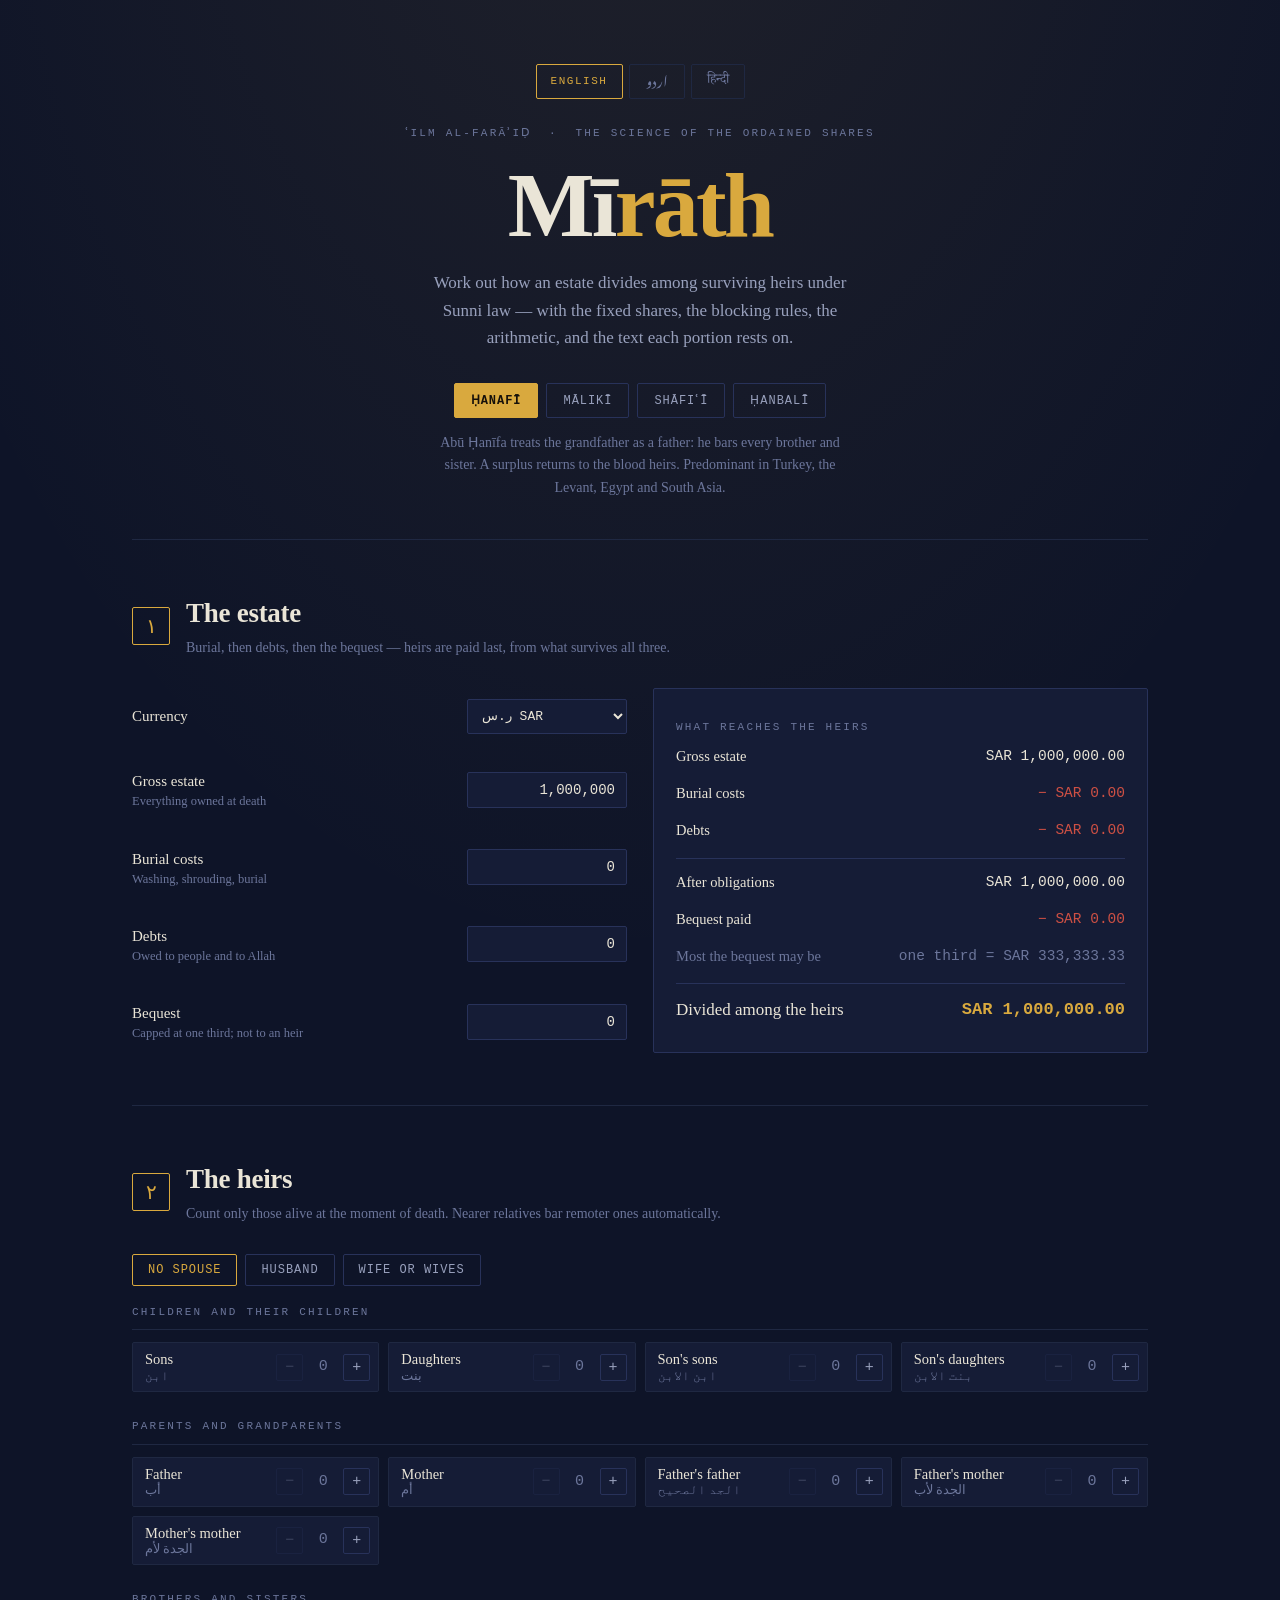
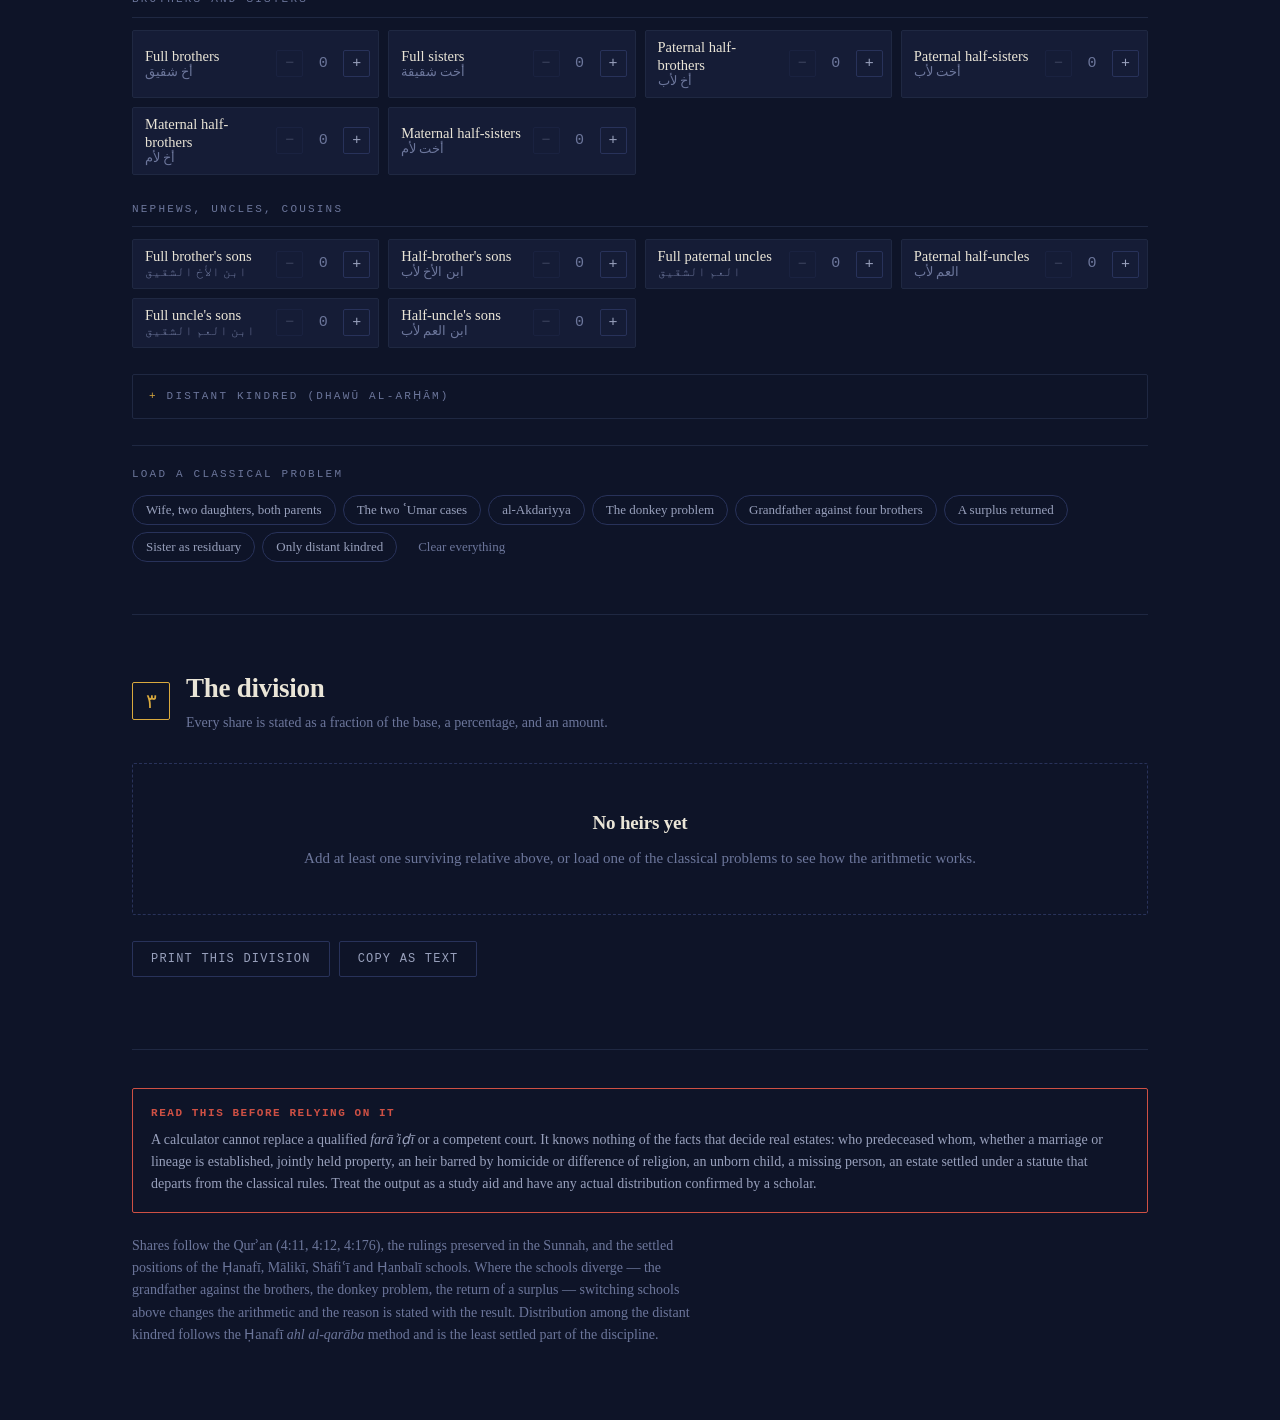
==== commit 599afedb: "Add Urdu and Hindi translations to the inheritance calculator Adds a three-language layer (English /" ====
--- a/islamic-inheritance-calculator.html
+++ b/islamic-inheritance-calculator.html
@@ -4,6 +4,9 @@
 <meta charset="utf-8">
 <meta name="viewport" content="width=device-width, initial-scale=1">
 <title>Mīrāth — Islamic Inheritance Calculator</title>
+<link rel="preconnect" href="https://fonts.googleapis.com">
+<link rel="preconnect" href="https://fonts.gstatic.com" crossorigin>
+<link href="https://fonts.googleapis.com/css2?family=Noto+Nastaliq+Urdu:wght@400;600;700&family=Noto+Serif+Devanagari:wght@400;500;600&display=swap" rel="stylesheet">
 <style>
 :root{
   --lapis:#0E1428; --lapis2:#151C36; --lapis3:#1D2748; --line:#28325A; --line-soft:#1F2842;
@@ -13,6 +16,8 @@
   --serif:'Iowan Old Style','Palatino Linotype',Palatino,'Book Antiqua','URW Palladio L',Georgia,serif;
   --mono:ui-monospace,'SF Mono','Cascadia Mono','Roboto Mono',Menlo,Consolas,monospace;
   --ar:'Geeza Pro','Noto Naskh Arabic','Traditional Arabic','Segoe UI',serif;
+  --ur:'Noto Nastaliq Urdu','Jameel Noori Nastaleeq','Awami Nastaliq','Noto Naskh Arabic','Segoe UI',serif;
+  --hi:'Noto Serif Devanagari','Nirmala UI',Mangal,Georgia,serif;
 }
 *{box-sizing:border-box}
 html{-webkit-text-size-adjust:100%}
@@ -240,6 +245,87 @@
   .schools,.presets,.actions,.step:nth-of-type(-n+2) .grid,.spouse-pick,details.arham{display:none}
   .seg span{color:#000}
 }
+
+/* ---------- language ---------- */
+.langbar{display:flex;justify-content:center;gap:6px;margin-bottom:26px}
+.langbtn{
+  font-family:var(--mono);font-size:11px;letter-spacing:.14em;text-transform:uppercase;
+  padding:7px 14px;border:1px solid var(--line-soft);background:transparent;color:var(--faint);
+  border-radius:2px;cursor:pointer;transition:all .16s;line-height:1.5
+}
+.langbtn:hover{border-color:var(--brass);color:var(--bone)}
+.langbtn[aria-pressed="true"]{border-color:var(--brass);color:var(--brass)}
+.langbtn[data-l="ur"]{font-family:var(--ur);font-size:15px;letter-spacing:normal;text-transform:none;padding:2px 16px 8px}
+.langbtn[data-l="hi"]{font-family:var(--hi);font-size:13.5px;letter-spacing:normal;text-transform:none;padding:5px 15px}
+
+/* ---------- urdu ---------- */
+html[lang="ur"] body{font-family:var(--ur);font-size:15px;line-height:2.2}
+html[lang="ur"] .eyebrow,html[lang="ur"] .school,html[lang="ur"] .tag,html[lang="ur"] .btn,
+html[lang="ur"] .whybtn,html[lang="ur"] .spouse-pick button,html[lang="ur"] details.arham summary,
+html[lang="ur"] table.jadwal th,html[lang="ur"] .evid .src,html[lang="ur"] .riblegend,
+html[lang="ur"] footer .disc strong,html[lang="ur"] .fard,html[lang="ur"] .chip,
+html[lang="ur"] select,html[lang="ur"] .field .sm{
+  font-family:var(--ur);letter-spacing:normal;text-transform:none
+}
+html[lang="ur"] h1,html[lang="ur"] h2,html[lang="ur"] h3{letter-spacing:normal}
+html[lang="ur"] .mast h1{font-size:clamp(44px,9vw,80px);line-height:1.5;padding-bottom:.1em}
+html[lang="ur"] .mast .sub{font-size:16px}
+html[lang="ur"] .eyebrow{font-size:13px;line-height:2}
+html[lang="ur"] .step__head h2{font-size:26px;line-height:1.7}
+html[lang="ur"] .step__head .hint{font-size:13.5px;line-height:2}
+html[lang="ur"] table.jadwal th{font-size:12.5px;line-height:1.9}
+html[lang="ur"] .tag,html[lang="ur"] .school,html[lang="ur"] .btn,
+html[lang="ur"] .whybtn,html[lang="ur"] .spouse-pick button{font-size:12.5px;line-height:2}
+html[lang="ur"] .whybtn{font-size:11.5px;padding:2px 9px 6px}
+html[lang="ur"] .marker{font-size:21px;line-height:1}
+html[lang="ur"] .stepper .nm{line-height:1.95;font-size:14px}
+html[lang="ur"] .stepper .nm .ar{font-size:12px;line-height:1.5}
+html[lang="ur"] .heirname{line-height:1.9}
+html[lang="ur"] .fard{font-size:13px;line-height:1.9}
+html[lang="ur"] .seg span{font-family:var(--ur);font-size:11px}
+html[lang="ur"] .evid p{font-style:normal;line-height:2.1}
+html[lang="ur"] .note h3{line-height:1.8}
+html[lang="ur"] .blocked li{line-height:1.9}
+html[lang="ur"] footer .disc strong{font-size:13px}
+
+/* ---------- hindi ---------- */
+html[lang="hi"] body{font-family:var(--hi);font-size:16px;line-height:1.8}
+html[lang="hi"] .eyebrow,html[lang="hi"] .school,html[lang="hi"] .tag,html[lang="hi"] .btn,
+html[lang="hi"] .whybtn,html[lang="hi"] .spouse-pick button,html[lang="hi"] details.arham summary,
+html[lang="hi"] table.jadwal th,html[lang="hi"] .evid .src,html[lang="hi"] .riblegend,
+html[lang="hi"] footer .disc strong,html[lang="hi"] .fard,html[lang="hi"] .chip{
+  font-family:var(--hi);letter-spacing:.03em;text-transform:none
+}
+html[lang="hi"] h1,html[lang="hi"] h2,html[lang="hi"] h3{letter-spacing:normal}
+html[lang="hi"] .mast h1{font-size:clamp(42px,9vw,78px);line-height:1.2}
+html[lang="hi"] .eyebrow{font-size:12.5px}
+html[lang="hi"] table.jadwal th{font-size:12px}
+html[lang="hi"] .tag,html[lang="hi"] .whybtn{font-size:11.5px}
+html[lang="hi"] .fard{font-size:13.5px}
+html[lang="hi"] .marker{font-size:19px}
+html[lang="hi"] .seg span{font-family:var(--hi);font-size:10px}
+
+/* ---------- right-to-left ---------- */
+html[dir="rtl"] table.jadwal th,html[dir="rtl"] table.jadwal td{text-align:left}
+html[dir="rtl"] table.jadwal th:first-child,html[dir="rtl"] table.jadwal td:first-child{text-align:right}
+html[dir="rtl"] tr.eviderow td{text-align:right}
+html[dir="rtl"] .note{border-left:0;border-right:2px solid var(--line);padding:2px 18px 2px 0}
+html[dir="rtl"] .note.case{border-right-color:var(--brass)}
+html[dir="rtl"] .note.madhhab{border-right-color:var(--verdigris)}
+html[dir="rtl"] .note.rule{border-right-color:var(--indigo)}
+html[dir="rtl"] .basecell{border-right:0;border-left:1px solid var(--line)}
+html[dir="rtl"] .stepper{padding:7px 12px 7px 8px}
+html[dir="rtl"] .seg + .seg{border-left:0;border-right:1px solid var(--lapis)}
+html[dir="rtl"] .riblegend i{margin-right:0;margin-left:6px}
+html[dir="rtl"] .basecell .val .old,html[dir="rtl"] .basecell .val .arrow{margin-right:0;margin-left:9px}
+html[dir="rtl"] .field input{direction:ltr;text-align:right}
+html[dir="rtl"] .lrow span:last-child,html[dir="rtl"] .amt,html[dir="rtl"] .units,
+html[dir="rtl"] .pct,html[dir="rtl"] .cnt,html[dir="rtl"] .basecell .val{direction:ltr}
+html[dir="rtl"] .amt .each{direction:rtl;text-align:left}
+@media (max-width:560px){
+  html[dir="rtl"] .basecell{border-left:0;border-bottom:1px solid var(--line)}
+}
+@media print{.langbar{display:none}}
 </style>
 </head>
 <body>
@@ -247,41 +333,42 @@
 <div class="wrap">
 
 <header class="mast">
-  <div class="eyebrow">ʿilm al-farāʾiḍ &nbsp;·&nbsp; the science of the ordained shares</div>
-  <h1>Mī<span>rāth</span></h1>
-  <p class="sub">Work out how an estate divides among surviving heirs under Sunni law — with the fixed shares, the blocking rules, the arithmetic, and the text each portion rests on.</p>
-  <div class="schools" id="schools" role="group" aria-label="School of law"></div>
+  <div class="langbar" id="langbar" role="group" aria-label="Language" data-i18n-label="ui.langLabel"></div>
+  <div class="eyebrow" data-i18n-html="ui.eyebrow">ʿilm al-farāʾiḍ &nbsp;·&nbsp; the science of the ordained shares</div>
+  <h1 data-i18n-html="ui.brand">Mī<span>rāth</span></h1>
+  <p class="sub" data-i18n="ui.sub">Work out how an estate divides among surviving heirs under Sunni law — with the fixed shares, the blocking rules, the arithmetic, and the text each portion rests on.</p>
+  <div class="schools" id="schools" role="group" aria-label="School of law" data-i18n-label="ui.schoolLabel"></div>
   <p class="school-note" id="schoolNote"></p>
 </header>
 
 <section class="step">
   <div class="step__head">
-    <div class="marker" aria-hidden="true">١</div>
+    <div class="marker" aria-hidden="true" data-i18n="ui.m1">١</div>
     <div>
-      <h2>The estate</h2>
-      <div class="hint">Burial, then debts, then the bequest — heirs are paid last, from what survives all three.</div>
+      <h2 data-i18n="ui.step1.h">The estate</h2>
+      <div class="hint" data-i18n="ui.step1.hint">Burial, then debts, then the bequest — heirs are paid last, from what survives all three.</div>
     </div>
   </div>
   <div class="estate">
     <div class="fields">
       <div class="field">
-        <label for="cur">Currency</label>
+        <label for="cur" data-i18n="ui.f.currency">Currency</label>
         <select id="cur"></select>
       </div>
       <div class="field">
-        <label for="gross">Gross estate<span class="sm">Everything owned at death</span></label>
+        <label for="gross" data-i18n-field="gross">Gross estate<span class="sm">Everything owned at death</span></label>
         <input id="gross" type="text" inputmode="decimal" value="1,000,000">
       </div>
       <div class="field">
-        <label for="funeral">Burial costs<span class="sm">Washing, shrouding, burial</span></label>
+        <label for="funeral" data-i18n-field="funeral">Burial costs<span class="sm">Washing, shrouding, burial</span></label>
         <input id="funeral" type="text" inputmode="decimal" value="0">
       </div>
       <div class="field">
-        <label for="debts">Debts<span class="sm">Owed to people and to Allah</span></label>
+        <label for="debts" data-i18n-field="debts">Debts<span class="sm">Owed to people and to Allah</span></label>
         <input id="debts" type="text" inputmode="decimal" value="0">
       </div>
       <div class="field">
-        <label for="wasiyya">Bequest<span class="sm">Capped at one third; not to an heir</span></label>
+        <label for="wasiyya" data-i18n-field="wasiyya">Bequest<span class="sm">Capped at one third; not to an heir</span></label>
         <input id="wasiyya" type="text" inputmode="decimal" value="0">
       </div>
     </div>
@@ -291,41 +378,41 @@
 
 <section class="step">
   <div class="step__head">
-    <div class="marker" aria-hidden="true">٢</div>
+    <div class="marker" aria-hidden="true" data-i18n="ui.m2">٢</div>
     <div>
-      <h2>The heirs</h2>
-      <div class="hint">Count only those alive at the moment of death. Nearer relatives bar remoter ones automatically.</div>
+      <h2 data-i18n="ui.step2.h">The heirs</h2>
+      <div class="hint" data-i18n="ui.step2.hint">Count only those alive at the moment of death. Nearer relatives bar remoter ones automatically.</div>
     </div>
   </div>
-  <div class="spouse-pick" id="spousePick" role="group" aria-label="Surviving spouse"></div>
+  <div class="spouse-pick" id="spousePick" role="group" aria-label="Surviving spouse" data-i18n-label="ui.spouseLabel"></div>
   <div id="heirGroups"></div>
   <div class="presets">
-    <span class="eyebrow">Load a classical problem</span>
+    <span class="eyebrow" data-i18n="ui.presets">Load a classical problem</span>
     <div class="chips" id="presets"></div>
   </div>
 </section>
 
 <section class="step" id="resultStep">
   <div class="step__head">
-    <div class="marker" aria-hidden="true">٣</div>
+    <div class="marker" aria-hidden="true" data-i18n="ui.m3">٣</div>
     <div>
-      <h2>The division</h2>
-      <div class="hint">Every share is stated as a fraction of the base, a percentage, and an amount.</div>
+      <h2 data-i18n="ui.step3.h">The division</h2>
+      <div class="hint" data-i18n="ui.step3.hint">Every share is stated as a fraction of the base, a percentage, and an amount.</div>
     </div>
   </div>
   <div id="result"></div>
   <div class="actions">
-    <button class="btn" id="printBtn">Print this division</button>
-    <button class="btn" id="copyBtn">Copy as text</button>
+    <button class="btn" id="printBtn" data-i18n="ui.print">Print this division</button>
+    <button class="btn" id="copyBtn" data-i18n="ui.copy">Copy as text</button>
   </div>
 </section>
 
 <footer>
-  <div class="disc">
+  <div class="disc" data-i18n-html="ui.foot.disc">
     <strong>Read this before relying on it</strong>
     A calculator cannot replace a qualified <em>farāʾiḍī</em> or a competent court. It knows nothing of the facts that decide real estates: who predeceased whom, whether a marriage or lineage is established, jointly held property, an heir barred by homicide or difference of religion, an unborn child, a missing person, an estate settled under a statute that departs from the classical rules. Treat the output as a study aid and have any actual distribution confirmed by a scholar.
   </div>
-  <p>Shares follow the Qurʾan (4:11, 4:12, 4:176), the rulings preserved in the Sunnah, and the settled positions of the Ḥanafī, Mālikī, Shāfiʿī and Ḥanbalī schools. Where the schools diverge — the grandfather against the brothers, the donkey problem, the return of a surplus — switching schools above changes the arithmetic and the reason is stated with the result. Distribution among the distant kindred follows the Ḥanafī <em>ahl al-qarāba</em> method and is the least settled part of the discipline.</p>
+  <p data-i18n-html="ui.foot.p">Shares follow the Qurʾan (4:11, 4:12, 4:176), the rulings preserved in the Sunnah, and the settled positions of the Ḥanafī, Mālikī, Shāfiʿī and Ḥanbalī schools. Where the schools diverge — the grandfather against the brothers, the donkey problem, the return of a surplus — switching schools above changes the arithmetic and the reason is stated with the result. Distribution among the distant kindred follows the Ḥanafī <em>ahl al-qarāba</em> method and is the least settled part of the discipline.</p>
 </footer>
 
 </div>
@@ -397,6 +484,12 @@
   matAunts:   { label: "Mother's sisters",        ar: 'الخالة',         arham: 4, group: 'arham' }
 };
 
+const WHY_EN = {
+  'why.sixth': 'one sixth of the estate',
+  'why.third': 'one third of the remainder',
+  'why.muq':   'sharing as a brother (muq\u0101sama)'
+};
+
 const MALE_ARHAM = { dtrSons: 1, sdChildM: 1, mgf: 1, sisSons: 1, matSibSons: 1, matUncles: 1 };
 
 
@@ -456,60 +549,60 @@
   const rawSibs = c.fullBro + c.fullSis + c.patBro + c.patSis + c.matBro + c.matSis;
 
   /* ---------- 1. exclusion (\u1E25ajb) ---------- */
-  if (c.sons > 0) { drop('grandsons', 'Blocked by the son'); drop('granddaughters', 'Blocked by the son'); }
+  if (c.sons > 0) { drop('grandsons', 'blk.son'); drop('granddaughters', 'blk.son'); }
 
   const hasSon = c.sons > 0, hasGs = c.grandsons > 0;
   const maleDesc = hasSon || hasGs;
   const anyDesc = c.sons + c.daughters + c.grandsons + c.granddaughters > 0;
 
-  if (c.mother > 0) { drop('pgm', 'Blocked by the mother'); drop('mgm', 'Blocked by the mother'); }
+  if (c.mother > 0) { drop('pgm', 'blk.mother'); drop('mgm', 'blk.mother'); }
   if (c.father > 0) {
-    drop('pgf', 'Blocked by the father');
-    if (m === 'hanbali' && c.pgm > 0) notes.push({ t: 'madhhab', h: 'Grandmother with the father', b: 'A narration from Im\u0101m A\u1E25mad grants the paternal grandmother a sixth alongside her son. The relied-upon position of all four schools \u2014 applied here \u2014 blocks her.' });
-    drop('pgm', 'Blocked by the father');
+    drop('pgf', 'blk.father');
+    if (m === 'hanbali' && c.pgm > 0) notes.push({ k: 'gmFather', t: 'madhhab', h: 'Grandmother with the father', b: 'A narration from Im\u0101m A\u1E25mad grants the paternal grandmother a sixth alongside her son. The relied-upon position of all four schools \u2014 applied here \u2014 blocks her.' });
+    drop('pgm', 'blk.father');
     ['fullBro','fullSis','patBro','patSis','matBro','matSis','fullNeph','patNeph','fullUncle','patUncle','fullCousin','patCousin']
-      .forEach(k => drop(k, 'Blocked by the father'));
-  }
-  if (anyDesc) { drop('matBro', 'Blocked by a descendant heir'); drop('matSis', 'Blocked by a descendant heir'); }
+      .forEach(k => drop(k, 'blk.father'));
+  }
+  if (anyDesc) { drop('matBro', 'blk.desc'); drop('matSis', 'blk.desc'); }
   if (maleDesc) {
     ['fullBro','fullSis','patBro','patSis','fullNeph','patNeph','fullUncle','patUncle','fullCousin','patCousin']
-      .forEach(k => drop(k, hasSon ? 'Blocked by the son' : "Blocked by the son's son"));
+      .forEach(k => drop(k, hasSon ? 'blk.son' : 'blk.grandson'));
   }
   if (c.pgf > 0) {
-    drop('matBro', 'Blocked by the grandfather'); drop('matSis', 'Blocked by the grandfather');
-    ['fullNeph','patNeph','fullUncle','patUncle','fullCousin','patCousin'].forEach(k => drop(k, 'Blocked by the grandfather'));
+    drop('matBro', 'blk.pgf'); drop('matSis', 'blk.pgf');
+    ['fullNeph','patNeph','fullUncle','patUncle','fullCousin','patCousin'].forEach(k => drop(k, 'blk.pgf'));
     if (m === 'hanafi') {
       if (c.fullBro + c.fullSis + c.patBro + c.patSis > 0)
-        notes.push({ t: 'madhhab', h: 'Hanaf\u012B: the grandfather bars the siblings', b: 'Ab\u016B \u1E24an\u012Bfa, following Ab\u016B Bakr and Ibn \u02BFAbb\u0101s, treats the grandfather as a father: he excludes every brother and sister. The other three schools follow Zayd b. Th\u0101bit and let the siblings share with him.' });
-      ['fullBro','fullSis','patBro','patSis'].forEach(k => drop(k, 'Blocked by the grandfather (Hanaf\u012B view)'));
+        notes.push({ k: 'gfBarsSibs', t: 'madhhab', h: '\u1E24anaf\u012B: the grandfather bars the siblings', b: 'Ab\u016B \u1E24an\u012Bfa, following Ab\u016B Bakr and Ibn \u02BFAbb\u0101s, treats the grandfather as a father: he excludes every brother and sister. The other three schools follow Zayd b. Th\u0101bit and let the siblings share with him.' });
+      ['fullBro','fullSis','patBro','patSis'].forEach(k => drop(k, 'blk.pgfHanafi'));
     }
   }
-  if (c.fullBro > 0) { drop('patBro', 'Blocked by the full brother'); drop('patSis', 'Blocked by the full brother'); }
+  if (c.fullBro > 0) { drop('patBro', 'blk.fullBro'); drop('patSis', 'blk.fullBro'); }
   if (c.fullBro + c.fullSis + c.patBro + c.patSis > 0) {
     ['fullNeph','patNeph','fullUncle','patUncle','fullCousin','patCousin'].forEach(k => {
-      if (c.fullBro > 0) drop(k, 'Blocked by the full brother');
-      else if (c.patBro > 0) drop(k, 'Blocked by the paternal half-brother');
+      if (c.fullBro > 0) drop(k, 'blk.fullBro');
+      else if (c.patBro > 0) drop(k, 'blk.patBro');
     });
   }
   if (c.granddaughters > 0 && c.daughters >= 2 && c.grandsons === 0)
-    drop('granddaughters', 'Two daughters already take the full two thirds');
+    drop('granddaughters', 'blk.twoDaughters');
 
   /* sisters as residuary with daughters -> they bar the remoter agnates */
   const sisMaAlGhayr = (c.daughters + c.granddaughters > 0);
   if (sisMaAlGhayr && c.fullSis > 0 && c.fullBro === 0) {
-    drop('patSis', 'Blocked by the full sister acting as residuary');
-    drop('patBro', 'Blocked by the full sister acting as residuary');
+    drop('patSis', 'blk.fullSisRes');
+    drop('patBro', 'blk.fullSisRes');
   }
   if (c.fullSis + c.patSis > 0 && sisMaAlGhayr)
-    ['fullNeph','patNeph','fullUncle','patUncle','fullCousin','patCousin'].forEach(k => drop(k, 'Blocked by the sister acting as residuary'));
+    ['fullNeph','patNeph','fullUncle','patUncle','fullCousin','patCousin'].forEach(k => drop(k, 'blk.sisRes'));
   if (c.fullSis >= 2 && c.patSis > 0 && c.patBro === 0 && !sisMaAlGhayr)
-    drop('patSis', 'Two full sisters already take the two thirds');
-
-  if (c.fullNeph > 0) { drop('patNeph', "Blocked by the full brother's son"); }
-  if (c.fullNeph + c.patNeph > 0) ['fullUncle','patUncle','fullCousin','patCousin'].forEach(k => drop(k, "Blocked by the brother's son"));
-  if (c.fullUncle > 0) drop('patUncle', 'Blocked by the full paternal uncle');
-  if (c.fullUncle + c.patUncle > 0) ['fullCousin','patCousin'].forEach(k => drop(k, 'Blocked by the paternal uncle'));
-  if (c.fullCousin > 0) drop('patCousin', "Blocked by the full uncle's son");
+    drop('patSis', 'blk.twoFullSis');
+
+  if (c.fullNeph > 0) { drop('patNeph', 'blk.fullNeph'); }
+  if (c.fullNeph + c.patNeph > 0) ['fullUncle','patUncle','fullCousin','patCousin'].forEach(k => drop(k, 'blk.neph'));
+  if (c.fullUncle > 0) drop('patUncle', 'blk.fullUncle');
+  if (c.fullUncle + c.patUncle > 0) ['fullCousin','patCousin'].forEach(k => drop(k, 'blk.uncle'));
+  if (c.fullCousin > 0) drop('patCousin', 'blk.fullCousin');
 
   /* ---------- 2. fixed shares (fur\u016B\u1E0D) ---------- */
   // share: key -> Fr  |  label: printed fard name  |  kind: fard/asabah/both/radd/arham
@@ -536,26 +629,26 @@
     else if (c.father && spouse && rawSibs < 2) {
       umariyya = true;
       const rem = F1.sub(share[spouse]);
-      put('mother', rem.mul(fr(1,3)), '1/3 of remainder');
+      put('mother', rem.mul(fr(1,3)), 'f.thirdRem');
     } else put('mother', fr(1,3), '1/3');
   }
   const gmCount = c.pgm + c.mgm;
   if (gmCount > 0) {
-    if (c.pgm) put('pgm', fr(1, 6 * gmCount), gmCount > 1 ? '1/6 shared' : '1/6');
-    if (c.mgm) put('mgm', fr(1, 6 * gmCount), gmCount > 1 ? '1/6 shared' : '1/6');
+    if (c.pgm) put('pgm', fr(1, 6 * gmCount), gmCount > 1 ? 'f.sixthShared' : '1/6');
+    if (c.mgm) put('mgm', fr(1, 6 * gmCount), gmCount > 1 ? 'f.sixthShared' : '1/6');
   }
 
   const utr = c.matBro + c.matSis;
   if (utr > 0) {
     const tot = utr === 1 ? fr(1,6) : fr(1,3);
-    if (c.matBro) put('matBro', tot.mul(fr(c.matBro, utr)), utr === 1 ? '1/6' : '1/3 shared');
-    if (c.matSis) put('matSis', tot.mul(fr(c.matSis, utr)), utr === 1 ? '1/6' : '1/3 shared');
+    if (c.matBro) put('matBro', tot.mul(fr(c.matBro, utr)), utr === 1 ? '1/6' : 'f.thirdShared');
+    if (c.matSis) put('matSis', tot.mul(fr(c.matSis, utr)), utr === 1 ? '1/6' : 'f.thirdShared');
   }
 
   if (c.father) {
     if (maleDesc) put('father', fr(1,6), '1/6');
-    else if (femDescHeir) put('father', fr(1,6), '1/6 + residue', 'both');
-    else put('father', F0, 'residue', 'asabah');
+    else if (femDescHeir) put('father', fr(1,6), 'f.sixthPlusResidue', 'both');
+    else put('father', F0, 'f.residue', 'asabah');
   }
 
   /* sisters' fixed shares, only when no brother of their own kind and no residuary role */
@@ -570,8 +663,8 @@
   /* ---------- 3. named special cases ---------- */
   let caseName = null;
   if (umariyya) {
-    caseName = 'al-\u02BFUmariyyat\u0101n';
-    notes.push({ t: 'case', h: 'al-\u02BFUmariyyat\u0101n (the two \u02BFUmar cases)', b: 'With only a spouse, the mother and the father surviving, \u02BFUmar b. al-Kha\u1E6D\u1E6D\u0101b ruled that the mother takes a third of what remains after the spouse, not a third of the whole \u2014 so the father is never left with less than double her portion. All four schools follow this. Ibn \u02BFAbb\u0101s dissented, giving her a third of the entire estate.' });
+    caseName = 'case.umariyya';
+    notes.push({ k: 'umariyya', t: 'case', h: 'al-\u02BFUmariyyat\u0101n (the two \u02BFUmar cases)', b: 'With only a spouse, the mother and the father surviving, \u02BFUmar b. al-Kha\u1E6D\u1E6D\u0101b ruled that the mother takes a third of what remains after the spouse, not a third of the whole \u2014 so the father is never left with less than double her portion. All four schools follow this. Ibn \u02BFAbb\u0101s dissented, giving her a third of the entire estate.' });
   }
 
   const akdCond = m !== 'hanafi' && c.husband === 1 && c.mother === 1 && c.pgf === 1 &&
@@ -586,56 +679,56 @@
   const sibsWithGf = c.fullBro + c.fullSis + c.patBro + c.patSis;
   if (c.pgf && !c.father) {
     if (akdCond) {
-      caseName = 'al-Akdariyya';
+      caseName = 'case.akdariyya';
       const sisKey = c.fullSis ? 'fullSis' : 'patSis';
       put('husband', fr(9,27), '1/2 \u2192 9/27');
       put('mother',  fr(6,27), '1/3 \u2192 6/27');
-      put('pgf',     fr(8,27), '1/6 + share', 'both');
+      put('pgf',     fr(8,27), 'f.sixthPlusShare', 'both');
       put(sisKey,    fr(4,27), '1/2 \u2192 4/27', 'both');
       gfHandled = true;
-      notes.push({ t: 'case', h: 'al-Akdariyya', b: 'The most famous single problem in the discipline. The sister is first given her half, the shares are raised by \u02BFawl to nine, then the grandfather and the sister pool their portions and re-divide them two to one. The base becomes twenty-seven. Ab\u016B \u1E24an\u012Bfa rejects the whole construction: for him the sister is simply barred and the grandfather takes a sixth.' });
+      notes.push({ k: 'akdariyya', t: 'case', h: 'al-Akdariyya', b: 'The most famous single problem in the discipline. The sister is first given her half, the shares are raised by \u02BFawl to nine, then the grandfather and the sister pool their portions and re-divide them two to one. The base becomes twenty-seven. Ab\u016B \u1E24an\u012Bfa rejects the whole construction: for him the sister is simply barred and the grandfather takes a sixth.' });
     } else if (sibsWithGf > 0 && m !== 'hanafi') {
       let others = F0;
       for (const k in share) if (k !== 'pgf' && !['fullBro','fullSis','patBro','patSis'].includes(k)) others = others.add(share[k]);
       const R = F1.sub(others);
       if (R.cmp(fr(1,6)) <= 0) {
         put('pgf', fr(1,6), '1/6');
-        ['fullBro','fullSis','patBro','patSis'].forEach(k => drop(k, 'Nothing remains after the grandfather\u2019s guaranteed sixth'));
-        notes.push({ t: 'rule', h: 'The grandfather\u2019s guaranteed sixth', b: 'The fixed shares leave less than a sixth of the estate. A sixth is the grandfather\u2019s floor and he takes it in full even where that forces the shares to overflow; the siblings, who inherit only from a residue, receive nothing.' });
+        ['fullBro','fullSis','patBro','patSis'].forEach(k => drop(k, 'blk.gfSixth'));
+        notes.push({ k: 'gfSixth', t: 'rule', h: 'The grandfather\u2019s guaranteed sixth', b: 'The fixed shares leave less than a sixth of the estate. A sixth is the grandfather\u2019s floor and he takes it in full even where that forces the shares to overflow; the siblings, who inherit only from a residue, receive nothing.' });
       } else {
         const heads = 2 * (c.fullBro + c.patBro) + (c.fullSis + c.patSis);
         const optSixth = fr(1,6);
         const optThird = R.mul(fr(1,3));
         const optMuq   = R.mul(fr(2, heads + 2));
-        let best = optSixth, why = 'one sixth of the estate';
-        if (optThird.cmp(best) > 0) { best = optThird; why = 'one third of the remainder'; }
-        if (optMuq.cmp(best) > 0)   { best = optMuq;   why = 'sharing as a brother (muq\u0101sama)'; }
-        put('pgf', best, '1/6 \u2223 1/3 rem \u2223 muq\u0101sama', 'both');
+        let best = optSixth, why = 'why.sixth';
+        if (optThird.cmp(best) > 0) { best = optThird; why = 'why.third'; }
+        if (optMuq.cmp(best) > 0)   { best = optMuq;   why = 'why.muq'; }
+        put('pgf', best, 'f.gfBest', 'both');
         const left = R.sub(best);
         const sHeads = 2 * (c.fullBro + c.patBro) + (c.fullSis + c.patSis);
         if (c.fullBro + c.fullSis > 0) {
           const fh = 2 * c.fullBro + c.fullSis;
-          if (c.fullBro > 0) put('fullBro', left.mul(fr(2 * c.fullBro, fh)), 'residue 2:1', 'asabah');
-          if (c.fullSis > 0) put('fullSis', left.mul(fr(c.fullSis, fh)), 'residue 2:1', 'asabah');
+          if (c.fullBro > 0) put('fullBro', left.mul(fr(2 * c.fullBro, fh)), 'f.residue21', 'asabah');
+          if (c.fullSis > 0) put('fullSis', left.mul(fr(c.fullSis, fh)), 'f.residue21', 'asabah');
           if (c.patBro + c.patSis > 0) {
-            drop('patBro', 'Counted against the grandfather, then absorbed by the full siblings');
-            drop('patSis', 'Counted against the grandfather, then absorbed by the full siblings');
+            drop('patBro', 'blk.gfAbsorb');
+            drop('patSis', 'blk.gfAbsorb');
           }
         } else {
           const ph = 2 * c.patBro + c.patSis;
-          if (c.patBro > 0) put('patBro', left.mul(fr(2 * c.patBro, ph)), 'residue 2:1', 'asabah');
-          if (c.patSis > 0) put('patSis', left.mul(fr(c.patSis, ph)), 'residue 2:1', 'asabah');
+          if (c.patBro > 0) put('patBro', left.mul(fr(2 * c.patBro, ph)), 'f.residue21', 'asabah');
+          if (c.patSis > 0) put('patSis', left.mul(fr(c.patSis, ph)), 'f.residue21', 'asabah');
         }
         gfHandled = true;
-        notes.push({ t: 'madhhab', h: 'Grandfather sharing with the siblings', b: 'Following Zayd b. Th\u0101bit, the grandfather takes whichever is largest of three: a sixth of the estate, a third of what remains after the fixed shares, or an ordinary brother\u2019s portion. Here ' + why + ' gave him the most. Paternal half-siblings are counted in that reckoning to enlarge the competition against him, but any portion falling to them reverts to the full siblings.' });
+        notes.push({ k: 'gfShare', p: { why: why }, t: 'madhhab', h: 'Grandfather sharing with the siblings', b: 'Following Zayd b. Th\u0101bit, the grandfather takes whichever is largest of three: a sixth of the estate, a third of what remains after the fixed shares, or an ordinary brother\u2019s portion. Here ' + WHY_EN[why] + ' gave him the most. Paternal half-siblings are counted in that reckoning to enlarge the competition against him, but any portion falling to them reverts to the full siblings.' });
       }
       gfHandled = true;
     }
   }
   if (c.pgf && !c.father && !gfHandled) {
     if (maleDesc) put('pgf', fr(1,6), '1/6');
-    else if (femDescHeir) put('pgf', fr(1,6), '1/6 + residue', 'both');
-    else put('pgf', F0, 'residue', 'asabah');
+    else if (femDescHeir) put('pgf', fr(1,6), 'f.sixthPlusResidue', 'both');
+    else put('pgf', F0, 'f.residue', 'asabah');
   }
 
   /* mushtaraka */
@@ -643,18 +736,18 @@
       utr >= 2 && c.fullBro > 0 && !anyDesc && c.father === 0 && c.pgf === 0) {
     let s = F0; for (const k in share) if (!['fullBro','fullSis'].includes(k)) s = s.add(share[k]);
     if (s.cmp(F1) >= 0) {
-      caseName = 'al-Mushtaraka';
+      caseName = 'case.mushtaraka';
       const heads = utr + c.fullBro + c.fullSis;
       const pot = fr(1,3);
-      if (c.matBro) put('matBro', pot.mul(fr(c.matBro, heads)), 'shared 1/3');
-      if (c.matSis) put('matSis', pot.mul(fr(c.matSis, heads)), 'shared 1/3');
-      put('fullBro', pot.mul(fr(c.fullBro, heads)), 'joins the 1/3', 'fard');
-      if (c.fullSis) put('fullSis', pot.mul(fr(c.fullSis, heads)), 'joins the 1/3', 'fard');
-      notes.push({ t: 'case', h: 'al-Mushtaraka (also al-\u1E24im\u0101riyya)', b: '\u02BFUmar first left the full brothers with nothing, until one protested: \u201CSuppose our father were a donkey \u2014 are we not still children of the same mother?\u201D He reversed himself. M\u0101lik and al-Sh\u0101fi\u02BF\u012B follow that reversal and let the full siblings share the maternal third equally. Ab\u016B \u1E24an\u012Bfa and A\u1E25mad hold to the first ruling: nothing remains, so they take nothing.' });
+      if (c.matBro) put('matBro', pot.mul(fr(c.matBro, heads)), 'f.sharedThird');
+      if (c.matSis) put('matSis', pot.mul(fr(c.matSis, heads)), 'f.sharedThird');
+      put('fullBro', pot.mul(fr(c.fullBro, heads)), 'f.joinsThird', 'fard');
+      if (c.fullSis) put('fullSis', pot.mul(fr(c.fullSis, heads)), 'f.joinsThird', 'fard');
+      notes.push({ k: 'mushtaraka', t: 'case', h: 'al-Mushtaraka (also al-\u1E24im\u0101riyya)', b: '\u02BFUmar first left the full brothers with nothing, until one protested: \u201CSuppose our father were a donkey \u2014 are we not still children of the same mother?\u201D He reversed himself. M\u0101lik and al-Sh\u0101fi\u02BF\u012B follow that reversal and let the full siblings share the maternal third equally. Ab\u016B \u1E24an\u012Bfa and A\u1E25mad hold to the first ruling: nothing remains, so they take nothing.' });
     }
   } else if ((m === 'hanafi' || m === 'hanbali') && c.husband === 1 && c.mother === 1 &&
              utr >= 2 && c.fullBro > 0 && !anyDesc && c.father === 0 && c.pgf === 0) {
-    notes.push({ t: 'madhhab', h: 'The donkey problem', b: 'The fixed shares consume the whole estate and the full brothers, being residuaries, receive nothing. M\u0101lik and al-Sh\u0101fi\u02BF\u012B would instead let them share the maternal third equally \u2014 the case known as al-Mushtaraka.' });
+    notes.push({ k: 'donkey', t: 'madhhab', h: 'The donkey problem', b: 'The fixed shares consume the whole estate and the full brothers, being residuaries, receive nothing. M\u0101lik and al-Sh\u0101fi\u02BF\u012B would instead let them share the maternal third equally \u2014 the case known as al-Mushtaraka.' });
   }
 
   /* ---------- 5. base, \u02BFawl ---------- */
@@ -663,7 +756,7 @@
   let sumN = 0;
   for (const k in share) sumN += share[k].n * (denom / share[k].d);
 
-  let base = denom, awl = null, radd = false, raddNote = null;
+  let base = denom, awl = null, radd = false, raddNote = null, raddKey = null;
   const asabahOrder = [
     ['sons', ['daughters']],
     ['grandsons', ['granddaughters']],
@@ -692,21 +785,21 @@
     else if (c.pgf > 0 && !gfHandled) { share.pgf = (share.pgf || F0).add(residue); kind.pgf = 'both'; assigned = true; }
     else if (c.fullBro > 0 && !gfHandled) { splitAgnate('fullBro', 'fullSis'); assigned = true; }
     else if (c.patBro > 0 && !gfHandled) { splitAgnate('patBro', 'patSis'); assigned = true; }
-    else if (sisMaAlGhayr && c.fullSis > 0) { share.fullSis = residue; label.fullSis = 'residue with daughters'; kind.fullSis = 'asabah'; assigned = true;
-      notes.push({ t: 'rule', h: '\u02BFA\u1E63abah ma\u02BFa al-ghayr', b: 'A sister inheriting alongside a daughter or son\u2019s daughter stops taking a fixed fraction and becomes a residuary \u2014 she receives whatever is left. Ibn Mas\u02BF\u016Bd reported the Prophet \uFDFA ruling exactly this way.' }); }
-    else if (sisMaAlGhayr && c.patSis > 0) { share.patSis = residue; label.patSis = 'residue with daughters'; kind.patSis = 'asabah'; assigned = true; }
+    else if (sisMaAlGhayr && c.fullSis > 0) { share.fullSis = residue; label.fullSis = 'f.residueWithDaughters'; kind.fullSis = 'asabah'; assigned = true;
+      notes.push({ k: 'maAlGhayr', t: 'rule', h: '\u02BFA\u1E63abah ma\u02BFa al-ghayr', b: 'A sister inheriting alongside a daughter or son\u2019s daughter stops taking a fixed fraction and becomes a residuary \u2014 she receives whatever is left. Ibn Mas\u02BF\u016Bd reported the Prophet \uFDFA ruling exactly this way.' }); }
+    else if (sisMaAlGhayr && c.patSis > 0) { share.patSis = residue; label.patSis = 'f.residueWithDaughters'; kind.patSis = 'asabah'; assigned = true; }
     else {
       for (const k of ['fullNeph','patNeph','fullUncle','patUncle','fullCousin','patCousin']) {
-        if (c[k] > 0) { share[k] = residue; label[k] = 'residue'; kind[k] = 'asabah'; assigned = true; break; }
+        if (c[k] > 0) { share[k] = residue; label[k] = 'f.residue'; kind[k] = 'asabah'; assigned = true; break; }
       }
     }
 
     function splitAgnate(mk, fk) {
       const heads = 2 * c[mk] + (c[fk] || 0);
       share[mk] = residue.mul(fr(2 * c[mk], heads));
-      label[mk] = c[fk] ? 'residue, 2 shares each' : 'residue';
+      label[mk] = c[fk] ? 'f.residue2each' : 'f.residue';
       kind[mk] = 'asabah';
-      if (c[fk]) { share[fk] = residue.mul(fr(c[fk], heads)); label[fk] = 'residue, 1 share each'; kind[fk] = 'asabah'; }
+      if (c[fk]) { share[fk] = residue.mul(fr(c[fk], heads)); label[fk] = 'f.residue1each'; kind[fk] = 'asabah'; }
     }
 
     if (!assigned) {
@@ -720,6 +813,7 @@
         const pool = F1.sub(spShare);
         let tot = F0; nonSpouse.forEach(k => tot = tot.add(share[k]));
         nonSpouse.forEach(k => { share[k] = pool.mul(share[k]).div(tot); if (kind[k] === 'fard') kind[k] = 'radd'; });
+        raddKey = (m === 'maliki' || m === 'shafii') ? 'raddTreasury' : 'raddNormal';
         raddNote = (m === 'maliki' || m === 'shafii')
           ? 'Classically M\u0101lik and al-Sh\u0101fi\u02BF\u012B send the surplus to the public treasury rather than back to the heirs. Where no such treasury operates on Islamic terms \u2014 the situation nearly everywhere today \u2014 later scholars of both schools apply radd, as done here.'
           : 'The surplus returns to the fixed sharers in proportion to their shares. A spouse is never included in the return; only blood relatives are.';
@@ -731,15 +825,16 @@
         let heads = 0; inClass.forEach(k => heads += c[k] * (MALE_ARHAM[k] ? 2 : 1));
         inClass.forEach(k => { arham[k] = pool.mul(fr(c[k] * (MALE_ARHAM[k] ? 2 : 1), heads)); });
         anyArham.filter(k => HEIRS[k].arham !== arhamClass)
-          .forEach(k => excluded.push({ key: k, label: nameOf(k, c[k]), count: c[k], reason: 'A nearer class of distant kindred inherits first' }));
-        notes.push({ t: 'rule', h: 'Dhaw\u016B al-ar\u1E25\u0101m \u2014 the distant kindred', b: 'No fixed sharer and no agnate survives, so the estate passes to relatives connected through a female line. They are ranked in four classes and the nearest class takes everything. Distribution within a class is contested: the method used here is the \u1E24anaf\u012B ahl al-qar\u0101ba approach with the male taking twice the female. M\u0101lik and al-Sh\u0101fi\u02BF\u012B classically deny them any share at all. Have any dhaw\u016B al-ar\u1E25\u0101m result checked by a qualified far\u0101\u02BEi\u1E0D\u012B before acting on it.' });
+          .forEach(k => excluded.push({ key: k, label: nameOf(k, c[k]), count: c[k], reason: 'blk.nearerArham' }));
+        notes.push({ k: 'arham', t: 'rule', h: 'Dhaw\u016B al-ar\u1E25\u0101m \u2014 the distant kindred', b: 'No fixed sharer and no agnate survives, so the estate passes to relatives connected through a female line. They are ranked in four classes and the nearest class takes everything. Distribution within a class is contested: the method used here is the \u1E24anaf\u012B ahl al-qar\u0101ba approach with the male taking twice the female. M\u0101lik and al-Sh\u0101fi\u02BF\u012B classically deny them any share at all. Have any dhaw\u016B al-ar\u1E25\u0101m result checked by a qualified far\u0101\u02BEi\u1E0D\u012B before acting on it.' });
       } else if (spouse) {
         radd = true;
         share[spouse] = F1; kind[spouse] = 'radd';
+        raddKey = 'raddSpouse';
         raddNote = 'No blood relative survives. The surplus above the spouse\u2019s fixed share would classically go to the public treasury; contemporary practice in the absence of such a treasury returns it to the surviving spouse.';
       }
     }
-    if (raddNote) notes.push({ t: 'rule', h: 'Radd \u2014 the return of the surplus', b: raddNote });
+    if (raddNote) notes.push({ k: raddKey, t: 'rule', h: 'Radd \u2014 the return of the surplus', b: raddNote });
     /* recompute base after residue/radd */
     denom = 1;
     for (const k in share) if (!share[k].isZero()) denom = lcm(denom, share[k].d);
@@ -747,7 +842,7 @@
     base = denom;
   }
 
-  if (awl) notes.push({ t: 'rule', h: '\u02BFAwl \u2014 the shares overflow', b: 'The fixed fractions add up to more than the whole estate. \u02BFUmar b. al-Kha\u1E6D\u1E6D\u0101b, on the advice of al-\u02BF Abb\u0101s, resolved this by raising the denominator so every heir is reduced by the same proportion rather than one heir absorbing the entire shortfall. The base rose from ' + denom + ' to ' + awl + '.' });
+  if (awl) notes.push({ k: 'awl', p: { from: denom, to: awl }, t: 'rule', h: '\u02BFAwl \u2014 the shares overflow', b: 'The fixed fractions add up to more than the whole estate. \u02BFUmar b. al-Kha\u1E6D\u1E6D\u0101b, on the advice of al-\u02BF Abb\u0101s, resolved this by raising the denominator so every heir is reduced by the same proportion rather than one heir absorbing the entire shortfall. The base rose from ' + denom + ' to ' + awl + '.' });
 
   /* ---------- 6. money ---------- */
   const gross = num(input.gross), funeral = num(input.funeral), debts = num(input.debts);
@@ -757,7 +852,7 @@
   const wasiyya = Math.min(wasiyyaAsked, wasiyyaCap);
   const capped = wasiyyaAsked > wasiyyaCap + 1e-9;
   const net = Math.max(0, afterDebt - wasiyya);
-  if (capped) notes.push({ t: 'rule', h: 'Bequest capped at one third', b: 'Sa\u02BFd b. Ab\u012B Waqq\u0101\u1E63 asked to will away two thirds of his wealth, then a half. The Prophet \uFDFA refused both and said: \u201CA third \u2014 and a third is a great deal. To leave your heirs wealthy is better than to leave them begging.\u201D (Bukh\u0101r\u012B 2742, Muslim 1628). ' + fmtn(wasiyyaAsked) + ' was requested; ' + fmtn(wasiyya) + ' is the most that may be honoured.' });
+  if (capped) notes.push({ k: 'wasiyyaCap', p: { asked: fmtn(wasiyyaAsked), max: fmtn(wasiyya) }, t: 'rule', h: 'Bequest capped at one third', b: 'Sa\u02BFd b. Ab\u012B Waqq\u0101\u1E63 asked to will away two thirds of his wealth, then a half. The Prophet \uFDFA refused both and said: \u201CA third \u2014 and a third is a great deal. To leave your heirs wealthy is better than to leave them begging.\u201D (Bukh\u0101r\u012B 2742, Muslim 1628). ' + fmtn(wasiyyaAsked) + ' was requested; ' + fmtn(wasiyya) + ' is the most that may be honoured.' });
 
   /* ---------- 7. rows ---------- */
   const rows = [];
@@ -767,7 +862,7 @@
     if (!share[k] || share[k].isZero() || c[k] === 0) continue;
     rows.push(mkRow(k, share[k], label[k], kind[k]));
   }
-  for (const k in arham) rows.push(mkRow(k, arham[k], 'distant kindred', 'arham'));
+  for (const k in arham) rows.push(mkRow(k, arham[k], 'f.arham', 'arham'));
 
   function mkRow(k, f, lab, t) {
     const totalUnits = Math.round(f.n * (base / f.d));
@@ -778,7 +873,8 @@
       pct: f.val() * 100,
       amount: f.val() * net,
       perHead: f.val() * net / c[k],
-      evidence: t === 'arham' ? EV_ARHAM : (EV[k] || EV_ARHAM)
+      evidence: t === 'arham' ? EV_ARHAM : (EV[k] || EV_ARHAM),
+      evKey: (t === 'arham' || !EV[k]) ? 'arham' : k
     };
   }
 
@@ -798,13 +894,485 @@
 function num(x) { const v = parseFloat(String(x == null ? 0 : x).replace(/[^0-9.\-]/g, '')); return isFinite(v) && v > 0 ? v : 0; }
 function fmtn(v) { return v.toLocaleString(undefined, { maximumFractionDigits: 2 }); }
 
+/* ============================================================
+   LANGUAGES  —  English · اردو · हिन्दी
+   ------------------------------------------------------------
+   tr(key) looks in the active language, then English, then
+   returns the key itself — so bare fractions such as '1/2'
+   pass straight through. The long prose kept in English above
+   (EV, note bodies) is the source text; ur and hi override it
+   through trOr()/noteTx() instead of duplicating it here.
+   ============================================================ */
+const I18N = {
+
+en: {
+  'ui.pageTitle':'Mīrāth — Islamic Inheritance Calculator',
+  'ui.brand':'Mī<span>rāth</span>',
+  'ui.eyebrow':'ʿilm al-farāʾiḍ &nbsp;·&nbsp; the science of the ordained shares',
+  'ui.sub':'Work out how an estate divides among surviving heirs under Sunni law — with the fixed shares, the blocking rules, the arithmetic, and the text each portion rests on.',
+  'ui.langLabel':'Language','ui.schoolLabel':'School of law','ui.spouseLabel':'Surviving spouse',
+  'ui.m1':'١','ui.m2':'٢','ui.m3':'٣',
+  'ui.step1.h':'The estate',
+  'ui.step1.hint':'Burial, then debts, then the bequest — heirs are paid last, from what survives all three.',
+  'ui.f.currency':'Currency',
+  'ui.f.gross':'Gross estate','ui.f.gross.sm':'Everything owned at death',
+  'ui.f.funeral':'Burial costs','ui.f.funeral.sm':'Washing, shrouding, burial',
+  'ui.f.debts':'Debts','ui.f.debts.sm':'Owed to people and to Allah',
+  'ui.f.wasiyya':'Bequest','ui.f.wasiyya.sm':'Capped at one third; not to an heir',
+  'ui.led.head':'What reaches the heirs',
+  'ui.led.gross':'Gross estate','ui.led.funeral':'Burial costs','ui.led.debts':'Debts',
+  'ui.led.after':'After obligations','ui.led.wasiyya':'Bequest paid',
+  'ui.led.cap':'Most the bequest may be','ui.led.capval':'one third = {v}',
+  'ui.led.net':'Divided among the heirs',
+  'ui.step2.h':'The heirs',
+  'ui.step2.hint':'Count only those alive at the moment of death. Nearer relatives bar remoter ones automatically.',
+  'ui.wivesHead':'Wives — the eighth or the quarter is shared between them',
+  'ui.arham.sum':'Distant kindred (dhawū al-arḥām)',
+  'ui.arham.why':'Relatives linked through a female line. They inherit only when no fixed sharer besides a spouse and no male agnate survives. Leave these at zero unless that is the situation.',
+  'ui.presets':'Load a classical problem','ui.clear':'Clear everything',
+  'ui.minus':'One fewer {n}','ui.plus':'One more {n}',
+  'ui.step3.h':'The division',
+  'ui.step3.hint':'Every share is stated as a fraction of the base, a percentage, and an amount.',
+  'ui.print':'Print this division','ui.copy':'Copy as text','ui.copied':'Copied',
+  'ui.base':'aṣl al-masʾala · the base',
+  'ui.base.awl':'raised by ʿawl','ui.base.ok':'shares fit the estate exactly',
+  'ui.tag.awl':'ʿawl to {n}','ui.tag.radd':'radd','ui.tag.arham':'dhawū al-arḥām',
+  'ui.tag.ok':'shares balance','ui.tag.school':'{s} school',
+  'ui.th.heir':'Heir','ui.th.count':'How many','ui.th.ent':'Entitlement',
+  'ui.th.units':'Of {n}','ui.th.share':'Share','ui.th.amount':'Amount',
+  'ui.why':'Why','ui.close':'Close','ui.each':'{v} each',
+  'ui.empty.blocked.h':'Everyone named is barred',
+  'ui.empty.blocked.b':'Each relative you entered is excluded by someone nearer. Add a surviving heir who is not blocked, or check the list below.',
+  'ui.empty.none.h':'No heirs yet',
+  'ui.empty.none.b':'Add at least one surviving relative above, or load one of the classical problems to see how the arithmetic works.',
+  'ui.blocked':'Barred from inheriting · ḥajb',
+  'ui.foot.disc':'<strong>Read this before relying on it</strong>\n    A calculator cannot replace a qualified <em>farāʾiḍī</em> or a competent court. It knows nothing of the facts that decide real estates: who predeceased whom, whether a marriage or lineage is established, jointly held property, an heir barred by homicide or difference of religion, an unborn child, a missing person, an estate settled under a statute that departs from the classical rules. Treat the output as a study aid and have any actual distribution confirmed by a scholar.',
+  'ui.foot.p':'Shares follow the Qurʾan (4:11, 4:12, 4:176), the rulings preserved in the Sunnah, and the settled positions of the Ḥanafī, Mālikī, Shāfiʿī and Ḥanbalī schools. Where the schools diverge — the grandfather against the brothers, the donkey problem, the return of a surplus — switching schools above changes the arithmetic and the reason is stated with the result. Distribution among the distant kindred follows the Ḥanafī <em>ahl al-qarāba</em> method and is the least settled part of the discipline.',
+  'ui.copy.title':'DIVISION OF THE ESTATE — {s} school',
+  'ui.copy.line1':'Gross {g}  |  burial {f}  |  debts {d}  |  bequest {w}',
+  'ui.copy.net':'Divided among the heirs: {v}',
+  'ui.copy.base':'Base {v}','ui.copy.baseAwl':'{a} raised by awl to {b}','ui.copy.barred':'Barred:',
+
+  'sch.hanafi':'Ḥanafī',
+  'sch.hanafi.d':'Abū Ḥanīfa treats the grandfather as a father: he bars every brother and sister. A surplus returns to the blood heirs. Predominant in Turkey, the Levant, Egypt and South Asia.',
+  'sch.maliki':'Mālikī',
+  'sch.maliki.d':'Following Zayd b. Thābit, the grandfather competes with the siblings. In the donkey problem the full brothers join the maternal third. Predominant in North and West Africa.',
+  'sch.shafii':'Shāfiʿī',
+  'sch.shafii.d':'As with Mālik, the grandfather shares with the siblings and the full brothers join the maternal third. Predominant in Egypt, the Hijaz, East Africa and Southeast Asia.',
+  'sch.hanbali':'Ḥanbalī',
+  'sch.hanbali.d':'The grandfather shares with the siblings, but in the donkey problem the full brothers take nothing. The reference school of the Saudi courts.',
+
+  'grp.desc':'Children and their children','grp.asc':'Parents and grandparents',
+  'grp.sib':'Brothers and sisters','grp.coll':'Nephews, uncles, cousins',
+
+  'sp.none':'No spouse','sp.husband':'Husband','sp.wives':'Wife or wives',
+
+  'pr.wife2d':'Wife, two daughters, both parents','pr.umariyya':'The two ʿUmar cases',
+  'pr.akdariyya':'al-Akdariyya','pr.donkey':'The donkey problem',
+  'pr.gfBros':'Grandfather against four brothers','pr.radd':'A surplus returned',
+  'pr.sisRes':'Sister as residuary','pr.arham':'Only distant kindred',
+
+  'kn.fard':'fixed share','kn.asabah':'residue','kn.radd':'returned surplus','kn.arham':'distant kindred',
+
+  'f.residue':'residue','f.residue21':'residue 2:1','f.residue2each':'residue, 2 shares each',
+  'f.residue1each':'residue, 1 share each','f.residueWithDaughters':'residue with daughters',
+  'f.sixthPlusResidue':'1/6 + residue','f.sixthPlusShare':'1/6 + share','f.thirdRem':'1/3 of remainder',
+  'f.sixthShared':'1/6 shared','f.thirdShared':'1/3 shared','f.sharedThird':'shared 1/3',
+  'f.joinsThird':'joins the 1/3','f.gfBest':'1/6 ∣ 1/3 rem ∣ muqāsama','f.arham':'distant kindred',
+
+  'blk.son':'Blocked by the son','blk.grandson':"Blocked by the son's son",
+  'blk.mother':'Blocked by the mother','blk.father':'Blocked by the father',
+  'blk.desc':'Blocked by a descendant heir','blk.pgf':'Blocked by the grandfather',
+  'blk.pgfHanafi':'Blocked by the grandfather (Ḥanafī view)','blk.fullBro':'Blocked by the full brother',
+  'blk.patBro':'Blocked by the paternal half-brother','blk.twoDaughters':'Two daughters already take the full two thirds',
+  'blk.fullSisRes':'Blocked by the full sister acting as residuary','blk.sisRes':'Blocked by the sister acting as residuary',
+  'blk.twoFullSis':'Two full sisters already take the two thirds','blk.fullNeph':"Blocked by the full brother's son",
+  'blk.neph':"Blocked by the brother's son",'blk.fullUncle':'Blocked by the full paternal uncle',
+  'blk.uncle':'Blocked by the paternal uncle','blk.fullCousin':"Blocked by the full uncle's son",
+  'blk.gfSixth':'Nothing remains after the grandfather’s guaranteed sixth',
+  'blk.gfAbsorb':'Counted against the grandfather, then absorbed by the full siblings',
+  'blk.nearerArham':'A nearer class of distant kindred inherits first',
+
+  'case.umariyya':'al-ʿUmariyyatān','case.akdariyya':'al-Akdariyya','case.mushtaraka':'al-Mushtaraka',
+  'why.sixth':'one sixth of the estate','why.third':'one third of the remainder','why.muq':'sharing as a brother (muqāsama)'
+},
+
+/* ------------------------------------------------------------ اردو */
+ur: {
+  'ui.pageTitle':'میراث — اسلامی وراثت کیلکولیٹر',
+  'ui.brand':'<span>میراث</span>',
+  'ui.eyebrow':'علمِ فرائض &nbsp;·&nbsp; مقررہ حصوں کا علم',
+  'ui.sub':'دیکھیے کہ اہلِ سنت کی فقہ کے مطابق ترکہ زندہ وارثوں میں کس طرح تقسیم ہوتا ہے — مقررہ حصے، حجب کے قواعد، پورا حساب، اور ہر حصے کی بنیاد بننے والی نص کے ساتھ۔',
+  'ui.langLabel':'زبان','ui.schoolLabel':'مسلک','ui.spouseLabel':'زندہ شریکِ حیات',
+  'ui.m1':'۱','ui.m2':'۲','ui.m3':'۳',
+  'ui.step1.h':'ترکہ',
+  'ui.step1.hint':'پہلے تجہیز و تکفین، پھر قرض، پھر وصیت — وارثوں کا حق سب سے آخر میں ہے، اِن تینوں کے بعد جو بچے اُسی میں سے۔',
+  'ui.f.currency':'کرنسی',
+  'ui.f.gross':'کل ترکہ','ui.f.gross.sm':'وفات کے وقت کی تمام ملکیت',
+  'ui.f.funeral':'تجہیز و تکفین','ui.f.funeral.sm':'غسل، کفن اور تدفین',
+  'ui.f.debts':'قرض','ui.f.debts.sm':'بندوں کے اور اللہ کے حقوق',
+  'ui.f.wasiyya':'وصیت','ui.f.wasiyya.sm':'زیادہ سے زیادہ ایک تہائی؛ کسی وارث کے حق میں نہیں',
+  'ui.led.head':'وارثوں تک کیا پہنچتا ہے',
+  'ui.led.gross':'کل ترکہ','ui.led.funeral':'تجہیز و تکفین','ui.led.debts':'قرض',
+  'ui.led.after':'واجبات کے بعد','ui.led.wasiyya':'ادا شدہ وصیت',
+  'ui.led.cap':'وصیت کی زیادہ سے زیادہ حد','ui.led.capval':'ایک تہائی = {v}',
+  'ui.led.net':'وارثوں میں تقسیم ہونے والا مال',
+  'ui.step2.h':'وارثین',
+  'ui.step2.hint':'صرف اُنہی کو شمار کریں جو موت کے وقت زندہ تھے۔ قریبی رشتہ دار دور کے رشتہ داروں کو خود بخود محجوب کر دیتے ہیں۔',
+  'ui.wivesHead':'بیویاں — آٹھواں یا چوتھا حصہ اُن سب کے درمیان تقسیم ہوتا ہے',
+  'ui.arham.sum':'ذوی الارحام (دور کے رشتہ دار)',
+  'ui.arham.why':'وہ رشتہ دار جن کا تعلق کسی عورت کے واسطے سے ہے۔ یہ صرف اُس وقت وارث بنتے ہیں جب شریکِ حیات کے سوا کوئی صاحبِ فرض اور کوئی مرد عصبہ موجود نہ ہو۔ جب تک صورتِ حال ایسی نہ ہو، انہیں صفر ہی رہنے دیں۔',
+  'ui.presets':'کوئی کلاسیکی مسئلہ منتخب کریں','ui.clear':'سب صاف کریں',
+  'ui.minus':'{n} — ایک کم','ui.plus':'{n} — ایک زیادہ',
+  'ui.step3.h':'تقسیم',
+  'ui.step3.hint':'ہر حصہ اصلِ مسئلہ کے کسر، فیصد اور رقم — تینوں صورتوں میں دکھایا گیا ہے۔',
+  'ui.print':'اس تقسیم کا پرنٹ','ui.copy':'متن کے طور پر کاپی کریں','ui.copied':'کاپی ہو گیا',
+  'ui.base':'اصلِ مسئلہ · بنیاد',
+  'ui.base.awl':'عول سے بڑھایا گیا','ui.base.ok':'حصے ترکے کے عین مطابق ہیں',
+  'ui.tag.awl':'{n} تک عول','ui.tag.radd':'رد','ui.tag.arham':'ذوی الارحام',
+  'ui.tag.ok':'حصے پورے بیٹھتے ہیں','ui.tag.school':'{s} مسلک',
+  'ui.th.heir':'وارث','ui.th.count':'تعداد','ui.th.ent':'استحقاق',
+  'ui.th.units':'{n} میں سے','ui.th.share':'حصہ','ui.th.amount':'رقم',
+  'ui.why':'دلیل','ui.close':'بند کریں','ui.each':'فی کس {v}',
+  'ui.empty.blocked.h':'ہر نامزد رشتہ دار محجوب ہے',
+  'ui.empty.blocked.b':'آپ نے جو رشتہ دار درج کیے، اُن میں سے ہر ایک کسی قریب تر رشتہ دار کی وجہ سے محروم ہے۔ کوئی ایسا زندہ وارث شامل کریں جو محجوب نہ ہو، یا نیچے دی گئی فہرست دیکھیں۔',
+  'ui.empty.none.h':'ابھی کوئی وارث درج نہیں',
+  'ui.empty.none.b':'اوپر کم از کم ایک زندہ رشتہ دار شامل کریں، یا کوئی کلاسیکی مسئلہ منتخب کریں تاکہ حساب کا طریقہ سامنے آ جائے۔',
+  'ui.blocked':'وراثت سے محروم · حجب',
+  'ui.foot.disc':'<strong>اس پر اعتماد کرنے سے پہلے یہ ضرور پڑھ لیں</strong>\n    کوئی کیلکولیٹر کسی ماہرِ فرائض یا باصلاحیت عدالت کا بدل نہیں ہو سکتا۔ حقیقی ترکوں کا فیصلہ جن باتوں پر ہوتا ہے، اُن سے یہ بے خبر ہے: کون پہلے فوت ہوا، نکاح یا نسب ثابت ہے یا نہیں، مشترکہ جائیداد، قتل یا اختلافِ دین کی بنا پر محروم وارث، ماں کے پیٹ میں بچہ، مفقود الخبر شخص، یا ایسا ترکہ جو کلاسیکی قواعد سے ہٹ کر کسی قانون کے تحت تقسیم ہو رہا ہو۔ اس نتیجے کو محض تعلیمی مدد سمجھیں اور اصل تقسیم کسی اہلِ علم سے تصدیق کروا کر کریں۔',
+  'ui.foot.p':'حصے قرآن (۴:۱۱، ۴:۱۲، ۴:۱۷۶)، سنت میں محفوظ فیصلوں اور حنفی، مالکی، شافعی اور حنبلی مسالک کے مقررہ مواقف پر مبنی ہیں۔ جہاں مسالک میں اختلاف ہے — دادا بمقابلہ بھائی، مسئلۂ حماریہ، بچے ہوئے مال کا رد — وہاں اوپر مسلک بدلنے سے حساب بدل جاتا ہے اور اس کی وجہ نتیجے کے ساتھ بیان کر دی جاتی ہے۔ ذوی الارحام میں تقسیم حنفی <em>اہلِ قرابت</em> کے طریقے پر ہے اور یہ فن کا سب سے کم متفق علیہ حصہ ہے۔',
+  'ui.copy.title':'ترکے کی تقسیم — {s} مسلک',
+  'ui.copy.line1':'کل ترکہ {g}  |  تجہیز و تکفین {f}  |  قرض {d}  |  وصیت {w}',
+  'ui.copy.net':'وارثوں میں تقسیم ہونے والا مال: {v}',
+  'ui.copy.base':'اصلِ مسئلہ {v}','ui.copy.baseAwl':'{a} عول کے بعد {b}','ui.copy.barred':'محروم:',
+
+  'sch.hanafi':'حنفی',
+  'sch.hanafi.d':'امام ابو حنیفہؒ دادا کو باپ کے قائم مقام مانتے ہیں: وہ ہر بھائی اور بہن کو محجوب کر دیتا ہے۔ بچا ہوا مال خونی وارثوں کی طرف لوٹ جاتا ہے۔ ترکی، شام، مصر اور جنوبی ایشیا میں غالب۔',
+  'sch.maliki':'مالکی',
+  'sch.maliki.d':'زید بن ثابتؓ کی پیروی میں دادا بھائی بہنوں کے ساتھ مقاسمہ کرتا ہے۔ مسئلۂ حماریہ میں حقیقی بھائی ماں کی طرف والے تہائی میں شریک ہو جاتے ہیں۔ شمالی اور مغربی افریقہ میں غالب۔',
+  'sch.shafii':'شافعی',
+  'sch.shafii.d':'امام مالکؒ کی طرح دادا بھائی بہنوں کے ساتھ شریک ہوتا ہے اور حقیقی بھائی ماں کی طرف والے تہائی میں شامل ہوتے ہیں۔ مصر، حجاز، مشرقی افریقہ اور جنوب مشرقی ایشیا میں غالب۔',
+  'sch.hanbali':'حنبلی',
+  'sch.hanbali.d':'دادا بھائی بہنوں کے ساتھ شریک ہوتا ہے، مگر مسئلۂ حماریہ میں حقیقی بھائیوں کو کچھ نہیں ملتا۔ سعودی عدالتوں کا معتمد مسلک۔',
+
+  'grp.desc':'اولاد اور اولاد کی اولاد','grp.asc':'والدین، دادا دادی اور نانی',
+  'grp.sib':'بھائی اور بہنیں','grp.coll':'بھتیجے، چچا اور چچا زاد',
+
+  'sp.none':'کوئی شریکِ حیات نہیں','sp.husband':'شوہر','sp.wives':'بیوی یا بیویاں',
+
+  'pr.wife2d':'بیوی، دو بیٹیاں، والدین','pr.umariyya':'عمریتان (دو عمری مسئلے)',
+  'pr.akdariyya':'اکدریہ','pr.donkey':'مسئلۂ حماریہ',
+  'pr.gfBros':'دادا بمقابلہ چار بھائی','pr.radd':'بچے ہوئے مال کا رد',
+  'pr.sisRes':'بہن بطور عصبہ','pr.arham':'صرف ذوی الارحام',
+
+  'kn.fard':'مقررہ حصہ','kn.asabah':'باقی مال (عصبہ)','kn.radd':'لوٹایا گیا مال','kn.arham':'ذوی الارحام',
+
+  'f.residue':'باقی مال','f.residue21':'باقی، 2:1','f.residue2each':'باقی، فی کس 2 حصے',
+  'f.residue1each':'باقی، فی کس 1 حصہ','f.residueWithDaughters':'بیٹیوں کے ساتھ باقی',
+  'f.sixthPlusResidue':'1/6 + باقی','f.sixthPlusShare':'1/6 + حصہ','f.thirdRem':'باقی کا 1/3',
+  'f.sixthShared':'1/6 مشترک','f.thirdShared':'1/3 مشترک','f.sharedThird':'مشترکہ 1/3',
+  'f.joinsThird':'1/3 میں شریک','f.gfBest':'1/6 ∣ باقی کا 1/3 ∣ مقاسمہ','f.arham':'ذوی الارحام',
+
+  'blk.son':'بیٹے کی وجہ سے محجوب','blk.grandson':'پوتے کی وجہ سے محجوب',
+  'blk.mother':'والدہ کی وجہ سے محجوب','blk.father':'والد کی وجہ سے محجوب',
+  'blk.desc':'وارث اولاد کی وجہ سے محجوب','blk.pgf':'دادا کی وجہ سے محجوب',
+  'blk.pgfHanafi':'دادا کی وجہ سے محجوب (حنفی مسلک)','blk.fullBro':'حقیقی بھائی کی وجہ سے محجوب',
+  'blk.patBro':'علاتی بھائی کی وجہ سے محجوب','blk.twoDaughters':'دو بیٹیاں پہلے ہی پورے دو تہائی لے چکی ہیں',
+  'blk.fullSisRes':'عصبہ بننے والی حقیقی بہن کی وجہ سے محجوب','blk.sisRes':'عصبہ بننے والی بہن کی وجہ سے محجوب',
+  'blk.twoFullSis':'دو حقیقی بہنیں پہلے ہی دو تہائی لے چکی ہیں','blk.fullNeph':'حقیقی بھتیجے کی وجہ سے محجوب',
+  'blk.neph':'بھتیجے کی وجہ سے محجوب','blk.fullUncle':'حقیقی چچا کی وجہ سے محجوب',
+  'blk.uncle':'چچا کی وجہ سے محجوب','blk.fullCousin':'حقیقی چچا زاد کی وجہ سے محجوب',
+  'blk.gfSixth':'دادا کے مقررہ چھٹے حصے کے بعد کچھ باقی نہیں بچتا',
+  'blk.gfAbsorb':'دادا کے مقابلے میں شمار ہوئے، پھر حقیقی بھائی بہنوں میں جذب ہو گئے',
+  'blk.nearerArham':'ذوی الارحام کا قریب تر طبقہ پہلے وارث ہوتا ہے',
+
+  'case.umariyya':'عمریتان','case.akdariyya':'اکدریہ','case.mushtaraka':'مشترکہ',
+  'why.sixth':'ترکے کا چھٹا حصہ','why.third':'باقی کا تہائی','why.muq':'بھائی کی طرح مقاسمہ',
+
+  'h.husband':'شوہر','h.wives':'بیویاں','h.wives#1':'بیوی',
+  'h.sons':'بیٹے','h.sons#1':'بیٹا','h.daughters':'بیٹیاں','h.daughters#1':'بیٹی',
+  'h.grandsons':'پوتے','h.grandsons#1':'پوتا','h.granddaughters':'پوتیاں','h.granddaughters#1':'پوتی',
+  'h.father':'والد','h.mother':'والدہ','h.pgf':'دادا','h.pgm':'دادی','h.mgm':'نانی',
+  'h.fullBro':'حقیقی بھائی','h.fullSis':'حقیقی بہنیں','h.fullSis#1':'حقیقی بہن',
+  'h.patBro':'علاتی بھائی (باپ شریک)','h.patSis':'علاتی بہنیں (باپ شریک)','h.patSis#1':'علاتی بہن (باپ شریک)',
+  'h.matBro':'اخیافی بھائی (ماں شریک)','h.matSis':'اخیافی بہنیں (ماں شریک)','h.matSis#1':'اخیافی بہن (ماں شریک)',
+  'h.fullNeph':'حقیقی بھتیجے','h.fullNeph#1':'حقیقی بھتیجا',
+  'h.patNeph':'علاتی بھتیجے','h.patNeph#1':'علاتی بھتیجا',
+  'h.fullUncle':'حقیقی چچا','h.patUncle':'علاتی چچا',
+  'h.fullCousin':'حقیقی چچا زاد','h.patCousin':'علاتی چچا زاد',
+  'h.dtrSons':'نواسے','h.dtrSons#1':'نواسا','h.dtrDtrs':'نواسیاں','h.dtrDtrs#1':'نواسی',
+  'h.sdChildM':'پوتی کے بیٹے','h.sdChildF':'پوتی کی بیٹیاں','h.mgf':'نانا',
+  'h.sisSons':'بھانجے','h.sisSons#1':'بھانجا','h.sisDtrs':'بھانجیاں','h.sisDtrs#1':'بھانجی',
+  'h.broDtrs':'بھتیجیاں','h.broDtrs#1':'بھتیجی',
+  'h.matSibSons':'اخیافی بھائی بہن کے بیٹے','h.matSibDtrs':'اخیافی بھائی بہن کی بیٹیاں',
+  'h.patAunts':'پھوپھیاں','h.patAunts#1':'پھوپھی','h.matUncles':'ماموں','h.matAunts':'خالائیں','h.matAunts#1':'خالہ',
+
+  'ev.husband.src':'قرآن 4:12','ev.husband.txt':'اور تمہاری بیویاں جو چھوڑ جائیں اُس کا آدھا تمہارا ہے اگر اُن کی کوئی اولاد نہ ہو؛ اور اگر اولاد ہو تو تمہارے لیے چوتھائی ہے۔',
+  'ev.wives.src':'قرآن 4:12','ev.wives.txt':'اور بیویوں کے لیے چوتھائی ہے اگر تمہاری اولاد نہ ہو؛ اور اگر اولاد ہو تو اُن کے لیے آٹھواں حصہ ہے — جو سب بیویوں میں تقسیم ہوتا ہے۔',
+  'ev.sons.src':'قرآن 4:11','ev.sons.txt':'اللہ تمہیں تمہاری اولاد کے بارے میں حکم دیتا ہے: مرد کا حصہ دو عورتوں کے برابر ہے۔ بیٹا سب سے مقدم عصبہ ہے۔',
+  'ev.daughters.src':'قرآن 4:11','ev.daughters.txt':'اگر دو یا زیادہ بیٹیاں ہوں تو اُن کے لیے دو تہائی ہے؛ اور اگر ایک ہی ہو تو اُس کے لیے آدھا۔ بیٹے کے ساتھ ہو تو اُسے بیٹے کا نصف ملتا ہے۔',
+  'ev.grandsons.src':'قرآن 4:11 (قیاساً)','ev.grandsons.txt':'بیٹے کی عدم موجودگی میں پوتا بیٹے کے قائم مقام ہوتا ہے — چاروں مسالک کا اس پر اتفاق ہے۔',
+  'ev.granddaughters.src':'ابن مسعودؓ — صحیح البخاری 6736','ev.granddaughters.txt':'نبی ﷺ نے بیٹی کے لیے آدھا، پوتی کے لیے چھٹا حصہ — جو دو تہائی کو پورا کرتا ہے — اور باقی بہن کے لیے مقرر فرمایا۔',
+  'ev.father.src':'قرآن 4:11','ev.father.txt':'اور اُس کے والدین میں سے ہر ایک کے لیے ترکے کا چھٹا حصہ ہے اگر اُس کی اولاد ہو۔ اور اگر اولاد نہ ہو اور والدین ہی وارث ہوں تو ماں کے لیے تہائی ہے۔',
+  'ev.mother.src':'قرآن 4:11','ev.mother.txt':'اُس کی ماں کے لیے تہائی؛ لیکن اگر اُس کے بھائی بہن ہوں تو ماں کے لیے چھٹا حصہ ہے۔',
+  'ev.pgf.src':'صحیح البخاری 6732','ev.pgf.txt':'’’مقررہ حصے اُن کے حق داروں کو دو؛ پھر جو باقی بچے وہ قریب ترین مرد رشتہ دار کا ہے۔‘‘ باپ کی غیر موجودگی میں دادا اُس کی جگہ لے لیتا ہے۔',
+  'ev.pgm.src':'ابو داؤد 2894، ترمذی 2101','ev.pgm.txt':'نبی ﷺ نے دادی کو چھٹا حصہ دیا۔ جہاں ایک سے زیادہ دادیاں نانیاں وارث ہوں، وہ اسی چھٹے حصے میں شریک ہوتی ہیں۔',
+  'ev.mgm.src':'ابو داؤد 2894','ev.mgm.txt':'نبی ﷺ نے نانی کو چھٹا حصہ عطا فرمایا جب میت کی ماں زندہ نہ تھی۔',
+  'ev.fullBro.src':'قرآن 4:176','ev.fullBro.txt':'اگر کوئی شخص بے اولاد مر جائے اور اُس کی بہن ہو تو اُسے آدھا ملے گا۔ اور اگر بھائی اور بہنیں ہوں تو مرد کو عورت کے دو گنا ملے گا۔',
+  'ev.fullSis.src':'قرآن 4:176','ev.fullSis.txt':'اکیلی بہن کے لیے آدھا؛ دو یا زیادہ کے لیے دو تہائی۔ بیٹیوں کی موجودگی میں وہ عصبہ مع الغیر بن کر باقی مال لیتی ہے۔',
+  'ev.patBro.src':'قرآن 4:176 (قیاساً)','ev.patBro.txt':'حقیقی بھائی کی غیر موجودگی میں علاتی بھائی اُس کی جگہ لے لیتا ہے۔',
+  'ev.patSis.src':'قرآن 4:176 + بخاری 6736','ev.patSis.txt':'اکیلی ہو تو بہن کا حصہ لیتی ہے؛ ایک حقیقی بہن کے ساتھ ہو تو چھٹا حصہ لیتی ہے جو دو تہائی کو پورا کر دیتا ہے۔',
+  'ev.matBro.src':'قرآن 4:12','ev.matBro.txt':'اگر کوئی مرد یا عورت نہ اصول چھوڑے نہ فروع، مگر اُس کا ایک بھائی یا بہن ہو، تو ہر ایک کے لیے چھٹا حصہ؛ اور اگر زیادہ ہوں تو سب تہائی میں شریک ہیں — مرد اور عورت برابر۔',
+  'ev.matSis.src':'قرآن 4:12','ev.matSis.txt':'اخیافی بھائی بہن تہائی میں برابر شریک ہوتے ہیں: تمام وارثوں میں صرف یہی ہیں جن میں مرد کو دو گنا نہیں ملتا۔',
+  'ev.fullNeph.src':'صحیح البخاری 6732','ev.fullNeph.txt':'بھائی بہنوں کے درجے کے بعد باقی مال قریب ترین زندہ مرد عصبہ کو جاتا ہے۔',
+  'ev.patNeph.src':'صحیح البخاری 6732','ev.patNeph.txt':'بھائی بہنوں کے درجے کے بعد باقی مال قریب ترین زندہ مرد عصبہ کو جاتا ہے۔',
+  'ev.fullUncle.src':'صحیح البخاری 6732','ev.fullUncle.txt':'باقی مال قریب ترین زندہ مرد عصبہ کو جاتا ہے — یہاں وہ باپ کا بھائی ہے۔',
+  'ev.patUncle.src':'صحیح البخاری 6732','ev.patUncle.txt':'باقی مال قریب ترین زندہ مرد عصبہ کو جاتا ہے — یہاں وہ باپ کا علاتی بھائی ہے۔',
+  'ev.fullCousin.src':'صحیح البخاری 6732','ev.fullCousin.txt':'باقی مال قریب ترین زندہ مرد عصبہ کو جاتا ہے — یہاں وہ چچا کا بیٹا ہے۔',
+  'ev.patCousin.src':'صحیح البخاری 6732','ev.patCousin.txt':'باقی مال قریب ترین زندہ مرد عصبہ کو جاتا ہے — یہاں وہ علاتی چچا کا بیٹا ہے۔',
+  'ev.arham.src':'قرآن 8:75','ev.arham.txt':'اور رشتہ دار اللہ کی کتاب میں ایک دوسرے کے زیادہ حق دار ہیں — یہی ذوی الارحام کی وراثت کی بنیاد ہے۔',
+
+  'note.gmFather.h':'باپ کی موجودگی میں دادی',
+  'note.gmFather.b':'امام احمدؒ سے ایک روایت میں دادی کو اپنے بیٹے (میت کے باپ) کے ساتھ بھی چھٹا حصہ ملتا ہے۔ چاروں مسالک کا معتمد قول — جو یہاں لاگو ہے — اُسے محجوب کر دیتا ہے۔',
+  'note.gfBarsSibs.h':'حنفی: دادا بھائی بہنوں کو محجوب کرتا ہے',
+  'note.gfBarsSibs.b':'امام ابو حنیفہؒ، حضرت ابو بکرؓ اور ابن عباسؓ کی پیروی میں دادا کو باپ کے حکم میں رکھتے ہیں: وہ ہر بھائی اور بہن کو محروم کر دیتا ہے۔ باقی تینوں مسالک زید بن ثابتؓ کی پیروی کرتے ہوئے بھائی بہنوں کو اُس کے ساتھ شریک کرتے ہیں۔',
+  'note.umariyya.h':'عمریتان (دو عمری مسئلے)',
+  'note.umariyya.b':'جب صرف شریکِ حیات، ماں اور باپ زندہ ہوں تو حضرت عمر بن الخطابؓ نے فیصلہ فرمایا کہ ماں کو پورے ترکے کا نہیں بلکہ شریکِ حیات کے حصے کے بعد جو باقی بچے اُس کا تہائی ملے گا — تاکہ باپ کا حصہ ہمیشہ ماں سے دوگنا رہے۔ چاروں مسالک اسی کے قائل ہیں۔ ابن عباسؓ نے اختلاف کیا اور ماں کو پورے ترکے کا تہائی دیا۔',
+  'note.akdariyya.h':'اکدریہ',
+  'note.akdariyya.b':'یہ اس فن کا سب سے مشہور مسئلہ ہے۔ پہلے بہن کو اُس کا آدھا دیا جاتا ہے، پھر عول سے حصے نو تک بڑھائے جاتے ہیں، پھر دادا اور بہن اپنے حصے ملا کر دو اور ایک کے تناسب سے دوبارہ تقسیم کرتے ہیں۔ یوں اصلِ مسئلہ ستائیس ہو جاتا ہے۔ امام ابو حنیفہؒ اس پوری ترکیب کو نہیں مانتے: اُن کے نزدیک بہن سرے سے محجوب ہے اور دادا کو چھٹا حصہ ملتا ہے۔',
+  'note.gfSixth.h':'دادا کا مضمون چھٹا حصہ',
+  'note.gfSixth.b':'مقررہ حصے ترکے کے چھٹے حصے سے بھی کم چھوڑتے ہیں۔ چھٹا حصہ دادا کی کم سے کم حد ہے اور وہ اُسے پورا لیتا ہے خواہ اس سے حصوں میں عول آ جائے؛ بھائی بہن، جو صرف باقی مال سے پاتے ہیں، محروم رہتے ہیں۔',
+  'note.gfShare.h':'دادا کا بھائی بہنوں کے ساتھ مقاسمہ',
+  'note.gfShare.b':'زید بن ثابتؓ کی پیروی میں دادا تین صورتوں میں سے سب سے زیادہ فائدہ مند صورت لیتا ہے: ترکے کا چھٹا حصہ، مقررہ حصوں کے بعد باقی کا تہائی، یا ایک عام بھائی کے برابر حصہ۔ یہاں سب سے زیادہ اِس صورت میں ملا: {@why}۔ علاتی بھائی بہنوں کو اس حساب میں اس لیے شمار کیا جاتا ہے کہ دادا کے مقابلے میں تعداد بڑھے، مگر جو حصہ اُن کے سامنے آتا ہے وہ حقیقی بھائی بہنوں کی طرف لوٹ جاتا ہے۔',
+  'note.mushtaraka.h':'مشترکہ (مسئلۂ حماریہ)',
+  'note.mushtaraka.b':'حضرت عمرؓ نے پہلے حقیقی بھائیوں کو کچھ نہ دیا، یہاں تک کہ ایک نے کہا: ’’فرض کیجیے ہمارا باپ گدھا ہی تھا — کیا ہم ایک ہی ماں کی اولاد نہیں؟‘‘ اس پر آپؓ نے اپنا فیصلہ بدل دیا۔ امام مالکؒ اور امام شافعیؒ اسی رجوع کے قائل ہیں اور حقیقی بھائی بہنوں کو ماں کی طرف والے تہائی میں برابر شریک کرتے ہیں۔ امام ابو حنیفہؒ اور امام احمدؒ پہلے فیصلے پر قائم ہیں: کچھ باقی نہیں بچتا، اس لیے انہیں کچھ نہیں ملتا۔',
+  'note.donkey.h':'مسئلۂ حماریہ',
+  'note.donkey.b':'مقررہ حصے پورا ترکہ کھا جاتے ہیں اور حقیقی بھائی، چونکہ عصبہ ہیں، محروم رہ جاتے ہیں۔ امام مالکؒ اور امام شافعیؒ اُن کے لیے ماں کی طرف والے تہائی میں برابر شرکت رکھتے ہیں — یہی مسئلہ مشترکہ کہلاتا ہے۔',
+  'note.maAlGhayr.h':'عصبہ مع الغیر',
+  'note.maAlGhayr.b':'بیٹی یا پوتی کے ساتھ وارث بننے والی بہن مقررہ کسر لینا چھوڑ دیتی ہے اور عصبہ بن جاتی ہے — یعنی جو باقی بچے وہ اُس کا ہے۔ ابن مسعودؓ نے نبی ﷺ کا بالکل یہی فیصلہ نقل کیا ہے۔',
+  'note.arham.h':'ذوی الارحام — دور کے رشتہ دار',
+  'note.arham.b':'کوئی صاحبِ فرض اور کوئی عصبہ زندہ نہیں، اس لیے ترکہ اُن رشتہ داروں کی طرف منتقل ہوتا ہے جن کا تعلق عورت کے واسطے سے ہے۔ یہ چار طبقوں میں مرتب ہیں اور قریب ترین طبقہ سب کچھ لے لیتا ہے۔ ایک ہی طبقے کے اندر تقسیم میں اختلاف ہے: یہاں حنفی اہلِ قرابت کا طریقہ استعمال ہوا ہے جس میں مرد کو عورت سے دوگنا ملتا ہے۔ امام مالکؒ اور امام شافعیؒ کلاسیکی طور پر انہیں سرے سے وارث نہیں مانتے۔ ذوی الارحام کا کوئی بھی نتیجہ عمل میں لانے سے پہلے کسی ماہرِ فرائض سے تصدیق کروا لیں۔',
+  'note.raddTreasury.h':'رد — بچے ہوئے مال کی واپسی',
+  'note.raddTreasury.b':'کلاسیکی طور پر امام مالکؒ اور امام شافعیؒ بچا ہوا مال وارثوں کی بجائے بیت المال کو دیتے ہیں۔ جہاں اسلامی بنیادوں پر ایسا بیت المال قائم نہ ہو — اور آج تقریباً ہر جگہ یہی صورت ہے — وہاں دونوں مسالک کے متاخرین رد جاری کرتے ہیں، جیسا کہ یہاں کیا گیا ہے۔',
+  'note.raddNormal.h':'رد — بچے ہوئے مال کی واپسی',
+  'note.raddNormal.b':'بچا ہوا مال اصحابِ فروض کو اُن کے حصوں کے تناسب سے واپس لوٹا دیا جاتا ہے۔ شریکِ حیات کبھی اس واپسی میں شامل نہیں ہوتا؛ صرف خونی رشتہ دار شریک ہوتے ہیں۔',
+  'note.raddSpouse.h':'رد — بچے ہوئے مال کی واپسی',
+  'note.raddSpouse.b':'کوئی خونی رشتہ دار زندہ نہیں۔ شریکِ حیات کے مقررہ حصے سے زائد مال کلاسیکی طور پر بیت المال کو جاتا ہے؛ ایسے بیت المال کی عدم موجودگی میں موجودہ عمل یہ ہے کہ وہ زندہ شریکِ حیات ہی کو لوٹا دیا جائے۔',
+  'note.awl.h':'عول — حصوں کا بڑھ جانا',
+  'note.awl.b':'مقررہ کسریں مل کر پورے ترکے سے زیادہ بن جاتی ہیں۔ حضرت عمر بن الخطابؓ نے حضرت عباسؓ کے مشورے پر یہ حل نکالا کہ مخرج بڑھا دیا جائے تاکہ ہر وارث کا حصہ ایک ہی تناسب سے کم ہو، بجائے اس کے کہ پوری کمی کسی ایک وارث پر پڑے۔ بنیاد {from} سے بڑھ کر {to} ہو گئی۔',
+  'note.wasiyyaCap.h':'وصیت ایک تہائی تک محدود',
+  'note.wasiyyaCap.b':'حضرت سعد بن ابی وقاصؓ نے دو تہائی مال کی وصیت کی اجازت چاہی، پھر نصف کی۔ نبی ﷺ نے دونوں سے منع فرمایا اور کہا: ’’تہائی — اور تہائی بھی بہت ہے۔ اپنے وارثوں کو مال دار چھوڑ کر جانا اس سے بہتر ہے کہ انہیں لوگوں کے سامنے ہاتھ پھیلاتا چھوڑ جاؤ۔‘‘ (بخاری 2742، مسلم 1628)۔ {asked} کی درخواست کی گئی؛ {max} ہی زیادہ سے زیادہ پوری کی جا سکتی ہے۔'
+},
+
+/* ------------------------------------------------------------ हिन्दी */
+hi: {
+  'ui.pageTitle':'मीरास — इस्लामी विरासत कैलकुलेटर',
+  'ui.brand':'मी<span>रास</span>',
+  'ui.eyebrow':'इल्म अल-फ़राइज़ &nbsp;·&nbsp; नियत हिस्सों का शास्त्र',
+  'ui.sub':'देखिए कि सुन्नी शरीअत के अनुसार विरासत जीवित वारिसों में किस तरह बँटती है — नियत हिस्से, हजब के नियम, पूरा गणित, और हर हिस्से का मूल प्रमाण।',
+  'ui.langLabel':'भाषा','ui.schoolLabel':'फ़िक़्ह का मसलक','ui.spouseLabel':'जीवित जीवनसाथी',
+  'ui.m1':'१','ui.m2':'२','ui.m3':'३',
+  'ui.step1.h':'विरासत की संपत्ति',
+  'ui.step1.hint':'पहले अंत्येष्टि, फिर ऋण, फिर वसीयत — वारिसों का हक़ सबसे अंत में है, इन तीनों के बाद जो बचे उसी में से।',
+  'ui.f.currency':'मुद्रा',
+  'ui.f.gross':'कुल संपत्ति','ui.f.gross.sm':'मृत्यु के समय की समस्त संपत्ति',
+  'ui.f.funeral':'अंत्येष्टि व्यय','ui.f.funeral.sm':'ग़ुस्ल, कफ़न और दफ़न',
+  'ui.f.debts':'ऋण','ui.f.debts.sm':'लोगों के और अल्लाह के हक़',
+  'ui.f.wasiyya':'वसीयत','ui.f.wasiyya.sm':'अधिकतम एक-तिहाई; किसी वारिस के नाम नहीं',
+  'ui.led.head':'वारिसों तक क्या पहुँचता है',
+  'ui.led.gross':'कुल संपत्ति','ui.led.funeral':'अंत्येष्टि व्यय','ui.led.debts':'ऋण',
+  'ui.led.after':'दायित्वों के बाद','ui.led.wasiyya':'चुकाई गई वसीयत',
+  'ui.led.cap':'वसीयत की अधिकतम सीमा','ui.led.capval':'एक-तिहाई = {v}',
+  'ui.led.net':'वारिसों में बँटने वाली राशि',
+  'ui.step2.h':'वारिस',
+  'ui.step2.hint':'केवल उन्हें गिनें जो मृत्यु के समय जीवित थे। निकट के रिश्तेदार दूर के रिश्तेदारों को स्वतः वंचित कर देते हैं।',
+  'ui.wivesHead':'पत्नियाँ — आठवाँ या चौथा हिस्सा उन सबके बीच बँटता है',
+  'ui.arham.sum':'ज़वुल-अरहाम (दूर के रिश्तेदार)',
+  'ui.arham.why':'वे रिश्तेदार जिनका संबंध किसी स्त्री के माध्यम से है। ये केवल तब वारिस बनते हैं जब जीवनसाथी के अलावा कोई नियत हिस्सेदार और कोई पुरुष असबा जीवित न हो। जब तक स्थिति ऐसी न हो, इन्हें शून्य ही रहने दें।',
+  'ui.presets':'कोई शास्त्रीय प्रश्न चुनें','ui.clear':'सब साफ़ करें',
+  'ui.minus':'{n} — एक कम','ui.plus':'{n} — एक अधिक',
+  'ui.step3.h':'विभाजन',
+  'ui.step3.hint':'हर हिस्सा आधार के अंश, प्रतिशत और राशि — तीनों रूपों में दिया गया है।',
+  'ui.print':'इस विभाजन को प्रिंट करें','ui.copy':'टेक्स्ट के रूप में कॉपी करें','ui.copied':'कॉपी हो गया',
+  'ui.base':'अस्ल अल-मसअला · आधार',
+  'ui.base.awl':'अव्ल से बढ़ाया गया','ui.base.ok':'हिस्से संपत्ति में ठीक बैठते हैं',
+  'ui.tag.awl':'{n} तक अव्ल','ui.tag.radd':'रद्द','ui.tag.arham':'ज़वुल-अरहाम',
+  'ui.tag.ok':'हिस्से संतुलित हैं','ui.tag.school':'{s} मसलक',
+  'ui.th.heir':'वारिस','ui.th.count':'संख्या','ui.th.ent':'अधिकार',
+  'ui.th.units':'{n} में से','ui.th.share':'हिस्सा','ui.th.amount':'राशि',
+  'ui.why':'प्रमाण','ui.close':'बंद करें','ui.each':'प्रति व्यक्ति {v}',
+  'ui.empty.blocked.h':'हर नामित रिश्तेदार वंचित है',
+  'ui.empty.blocked.b':'आपने जो रिश्तेदार दर्ज किए, उनमें से हर एक किसी निकटतर रिश्तेदार के कारण वंचित है। कोई ऐसा जीवित वारिस जोड़ें जो वंचित न हो, या नीचे दी गई सूची देखें।',
+  'ui.empty.none.h':'अभी कोई वारिस नहीं',
+  'ui.empty.none.b':'ऊपर कम से कम एक जीवित रिश्तेदार जोड़ें, या कोई शास्त्रीय प्रश्न चुनें ताकि गणित का तरीक़ा सामने आ जाए।',
+  'ui.blocked':'विरासत से वंचित · हजब',
+  'ui.foot.disc':'<strong>इस पर भरोसा करने से पहले यह अवश्य पढ़ें</strong>\n    कोई कैलकुलेटर किसी योग्य <em>फ़राइज़ी</em> या सक्षम न्यायालय का विकल्प नहीं हो सकता। वास्तविक विरासतों का निर्णय जिन तथ्यों पर होता है, उनसे यह अनजान है: कौन पहले मरा, विवाह या वंश सिद्ध है या नहीं, संयुक्त संपत्ति, हत्या या धर्म-भेद के कारण वंचित वारिस, गर्भस्थ शिशु, लापता व्यक्ति, या ऐसी विरासत जो शास्त्रीय नियमों से हटकर किसी क़ानून के अंतर्गत बँट रही हो। इस परिणाम को केवल अध्ययन-सहायक मानें और वास्तविक विभाजन किसी विद्वान से पुष्ट करवाकर करें।',
+  'ui.foot.p':'हिस्से क़ुरआन (4:11, 4:12, 4:176), सुन्नत में सुरक्षित निर्णयों तथा हनफ़ी, मालिकी, शाफ़ई और हंबली मसलकों की स्थापित राय पर आधारित हैं। जहाँ मसलकों में मतभेद है — दादा बनाम भाई, गधे वाला प्रश्न, बची हुई संपत्ति का रद्द — वहाँ ऊपर मसलक बदलने से गणित बदल जाता है और उसका कारण परिणाम के साथ बता दिया जाता है। ज़वुल-अरहाम में विभाजन हनफ़ी <em>अहल अल-क़राबा</em> पद्धति पर है और यह इस विद्या का सबसे कम निश्चित भाग है।',
+  'ui.copy.title':'विरासत का विभाजन — {s} मसलक',
+  'ui.copy.line1':'कुल संपत्ति {g}  |  अंत्येष्टि {f}  |  ऋण {d}  |  वसीयत {w}',
+  'ui.copy.net':'वारिसों में बँटने वाली राशि: {v}',
+  'ui.copy.base':'आधार {v}','ui.copy.baseAwl':'{a} अव्ल के बाद {b}','ui.copy.barred':'वंचित:',
+
+  'sch.hanafi':'हनफ़ी',
+  'sch.hanafi.d':'इमाम अबू हनीफ़ा दादा को पिता के स्थान पर मानते हैं: वह हर भाई-बहन को वंचित कर देता है। बची हुई संपत्ति रक्त-संबंधी वारिसों को लौट जाती है। तुर्की, शाम, मिस्र और दक्षिण एशिया में प्रचलित।',
+  'sch.maliki':'मालिकी',
+  'sch.maliki.d':'ज़ैद बिन साबित का अनुसरण करते हुए दादा भाई-बहनों के साथ भाग लेता है। गधे वाले प्रश्न में सगे भाई माता की ओर के तिहाई में शामिल हो जाते हैं। उत्तरी और पश्चिमी अफ़्रीक़ा में प्रचलित।',
+  'sch.shafii':'शाफ़ई',
+  'sch.shafii.d':'इमाम मालिक की तरह दादा भाई-बहनों के साथ भाग लेता है और सगे भाई माता की ओर के तिहाई में शामिल होते हैं। मिस्र, हिजाज़, पूर्वी अफ़्रीक़ा और दक्षिण-पूर्व एशिया में प्रचलित।',
+  'sch.hanbali':'हंबली',
+  'sch.hanbali.d':'दादा भाई-बहनों के साथ भाग लेता है, किंतु गधे वाले प्रश्न में सगे भाइयों को कुछ नहीं मिलता। सऊदी न्यायालयों का मान्य मसलक।',
+
+  'grp.desc':'संतान और संतान की संतान','grp.asc':'माता-पिता, दादा-दादी और नानी',
+  'grp.sib':'भाई और बहनें','grp.coll':'भतीजे, चाचा और चचेरे भाई',
+
+  'sp.none':'कोई जीवनसाथी नहीं','sp.husband':'पति','sp.wives':'पत्नी या पत्नियाँ',
+
+  'pr.wife2d':'पत्नी, दो बेटियाँ, माता-पिता','pr.umariyya':'दो उमरी प्रश्न',
+  'pr.akdariyya':'अल-अकदरिय्या','pr.donkey':'गधे वाला प्रश्न',
+  'pr.gfBros':'दादा बनाम चार भाई','pr.radd':'बची हुई संपत्ति का रद्द',
+  'pr.sisRes':'बहन असबा के रूप में','pr.arham':'केवल दूर के रिश्तेदार',
+
+  'kn.fard':'नियत हिस्सा','kn.asabah':'शेष संपत्ति (असबा)','kn.radd':'लौटाई गई संपत्ति','kn.arham':'दूर के रिश्तेदार',
+
+  'f.residue':'शेष','f.residue21':'शेष, 2:1','f.residue2each':'शेष, प्रति व्यक्ति 2 भाग',
+  'f.residue1each':'शेष, प्रति व्यक्ति 1 भाग','f.residueWithDaughters':'बेटियों के साथ शेष',
+  'f.sixthPlusResidue':'1/6 + शेष','f.sixthPlusShare':'1/6 + भाग','f.thirdRem':'शेष का 1/3',
+  'f.sixthShared':'1/6 साझा','f.thirdShared':'1/3 साझा','f.sharedThird':'साझा 1/3',
+  'f.joinsThird':'1/3 में शामिल','f.gfBest':'1/6 ∣ शेष का 1/3 ∣ मुक़ासमा','f.arham':'दूर के रिश्तेदार',
+
+  'blk.son':'बेटे के कारण वंचित','blk.grandson':'पोते के कारण वंचित',
+  'blk.mother':'माता के कारण वंचित','blk.father':'पिता के कारण वंचित',
+  'blk.desc':'वारिस संतान के कारण वंचित','blk.pgf':'दादा के कारण वंचित',
+  'blk.pgfHanafi':'दादा के कारण वंचित (हनफ़ी मत)','blk.fullBro':'सगे भाई के कारण वंचित',
+  'blk.patBro':'पिता की ओर के सौतेले भाई के कारण वंचित','blk.twoDaughters':'दो बेटियाँ पहले ही पूरा दो-तिहाई ले चुकी हैं',
+  'blk.fullSisRes':'असबा बनी सगी बहन के कारण वंचित','blk.sisRes':'असबा बनी बहन के कारण वंचित',
+  'blk.twoFullSis':'दो सगी बहनें पहले ही दो-तिहाई ले चुकी हैं','blk.fullNeph':'सगे भतीजे के कारण वंचित',
+  'blk.neph':'भतीजे के कारण वंचित','blk.fullUncle':'सगे चाचा के कारण वंचित',
+  'blk.uncle':'चाचा के कारण वंचित','blk.fullCousin':'सगे चचेरे भाई के कारण वंचित',
+  'blk.gfSixth':'दादा के निश्चित छठे हिस्से के बाद कुछ शेष नहीं बचता',
+  'blk.gfAbsorb':'दादा के मुक़ाबले में गिने गए, फिर सगे भाई-बहनों में समा गए',
+  'blk.nearerArham':'दूर के रिश्तेदारों का निकटतर वर्ग पहले वारिस होता है',
+
+  'case.umariyya':'अल-उमरिय्यतान','case.akdariyya':'अल-अकदरिय्या','case.mushtaraka':'अल-मुश्तरका',
+  'why.sixth':'संपत्ति का छठा हिस्सा','why.third':'शेष का तिहाई','why.muq':'भाई की तरह भाग लेना (मुक़ासमा)',
+
+  'h.husband':'पति','h.wives':'पत्नियाँ','h.wives#1':'पत्नी',
+  'h.sons':'बेटे','h.sons#1':'बेटा','h.daughters':'बेटियाँ','h.daughters#1':'बेटी',
+  'h.grandsons':'पोते','h.grandsons#1':'पोता','h.granddaughters':'पोतियाँ','h.granddaughters#1':'पोती',
+  'h.father':'पिता','h.mother':'माता','h.pgf':'दादा','h.pgm':'दादी','h.mgm':'नानी',
+  'h.fullBro':'सगे भाई','h.fullBro#1':'सगा भाई','h.fullSis':'सगी बहनें','h.fullSis#1':'सगी बहन',
+  'h.patBro':'सौतेले भाई (पिता की ओर से)','h.patBro#1':'सौतेला भाई (पिता की ओर से)',
+  'h.patSis':'सौतेली बहनें (पिता की ओर से)','h.patSis#1':'सौतेली बहन (पिता की ओर से)',
+  'h.matBro':'सौतेले भाई (माता की ओर से)','h.matBro#1':'सौतेला भाई (माता की ओर से)',
+  'h.matSis':'सौतेली बहनें (माता की ओर से)','h.matSis#1':'सौतेली बहन (माता की ओर से)',
+  'h.fullNeph':'सगे भतीजे','h.fullNeph#1':'सगा भतीजा',
+  'h.patNeph':'सौतेले भाई के बेटे','h.patNeph#1':'सौतेले भाई का बेटा',
+  'h.fullUncle':'सगे चाचा','h.fullUncle#1':'सगा चाचा','h.patUncle':'सौतेले चाचा','h.patUncle#1':'सौतेला चाचा',
+  'h.fullCousin':'सगे चचेरे भाई','h.fullCousin#1':'सगा चचेरा भाई',
+  'h.patCousin':'सौतेले चचेरे भाई','h.patCousin#1':'सौतेला चचेरा भाई',
+  'h.dtrSons':'नाती (बेटी के बेटे)','h.dtrSons#1':'नाती','h.dtrDtrs':'नातिनें','h.dtrDtrs#1':'नातिन',
+  'h.sdChildM':'पोती के बेटे','h.sdChildF':'पोती की बेटियाँ','h.mgf':'नाना',
+  'h.sisSons':'भांजे','h.sisSons#1':'भांजा','h.sisDtrs':'भांजियाँ','h.sisDtrs#1':'भांजी',
+  'h.broDtrs':'भतीजियाँ','h.broDtrs#1':'भतीजी',
+  'h.matSibSons':'माता की ओर के भाई-बहनों के बेटे','h.matSibDtrs':'माता की ओर के भाई-बहनों की बेटियाँ',
+  'h.patAunts':'बुआ','h.matUncles':'मामा','h.matAunts':'मौसी',
+
+  'ev.husband.src':'क़ुरआन 4:12','ev.husband.txt':'और तुम्हारी पत्नियाँ जो छोड़ जाएँ उसका आधा तुम्हारा है, यदि उनकी कोई संतान न हो; और यदि संतान हो तो तुम्हारे लिए चौथाई है।',
+  'ev.wives.src':'क़ुरआन 4:12','ev.wives.txt':'और पत्नियों के लिए चौथाई है यदि तुम्हारी संतान न हो; और यदि संतान हो तो उनके लिए आठवाँ हिस्सा है — जो सब पत्नियों में बँटता है।',
+  'ev.sons.src':'क़ुरआन 4:11','ev.sons.txt':'अल्लाह तुम्हें तुम्हारी संतान के विषय में आदेश देता है: पुरुष का हिस्सा दो स्त्रियों के बराबर है। बेटा सबसे प्रमुख असबा है।',
+  'ev.daughters.src':'क़ुरआन 4:11','ev.daughters.txt':'यदि दो या अधिक बेटियाँ हों तो उनके लिए दो-तिहाई है; और यदि एक ही हो तो उसके लिए आधा। बेटे के साथ हो तो उसे बेटे का आधा मिलता है।',
+  'ev.grandsons.src':'क़ुरआन 4:11 (क़ियास से)','ev.grandsons.txt':'बेटे की अनुपस्थिति में पोता बेटे के स्थान पर आ जाता है — चारों मसलक इस पर सहमत हैं।',
+  'ev.granddaughters.src':'इब्न मसऊद — सहीह अल-बुख़ारी 6736','ev.granddaughters.txt':'नबी ﷺ ने बेटी के लिए आधा, पोती के लिए छठा हिस्सा — जो दो-तिहाई को पूरा करता है — और शेष बहन के लिए निर्धारित किया।',
+  'ev.father.src':'क़ुरआन 4:11','ev.father.txt':'और उसके माता-पिता में से हर एक के लिए विरासत का छठा हिस्सा है, यदि उसकी संतान हो। और यदि संतान न हो तथा माता-पिता ही वारिस हों, तो माता के लिए एक-तिहाई है।',
+  'ev.mother.src':'क़ुरआन 4:11','ev.mother.txt':'उसकी माता के लिए एक-तिहाई; किंतु यदि उसके भाई-बहन हों तो माता के लिए छठा हिस्सा है।',
+  'ev.pgf.src':'सहीह अल-बुख़ारी 6732','ev.pgf.txt':'“नियत हिस्से उनके हक़दारों को दो; फिर जो शेष बचे वह निकटतम पुरुष रिश्तेदार का है।” पिता की अनुपस्थिति में दादा उसका स्थान ले लेता है।',
+  'ev.pgm.src':'अबू दाऊद 2894, तिर्मिज़ी 2101','ev.pgm.txt':'नबी ﷺ ने दादी को छठा हिस्सा दिया। जहाँ एक से अधिक दादी-नानी वारिस हों, वे उसी छठे हिस्से में साझा करती हैं।',
+  'ev.mgm.src':'अबू दाऊद 2894','ev.mgm.txt':'नबी ﷺ ने नानी को छठा हिस्सा दिया जब मृतक की माता जीवित न थी।',
+  'ev.fullBro.src':'क़ुरआन 4:176','ev.fullBro.txt':'यदि कोई पुरुष निःसंतान मर जाए और उसकी बहन हो तो उसे आधा मिलेगा। और यदि भाई तथा बहनें हों तो पुरुष को स्त्री से दुगना मिलेगा।',
+  'ev.fullSis.src':'क़ुरआन 4:176','ev.fullSis.txt':'अकेली बहन के लिए आधा; दो या अधिक के लिए दो-तिहाई। बेटियों की उपस्थिति में वह असबा मअ अल-ग़ैर बनकर शेष संपत्ति लेती है।',
+  'ev.patBro.src':'क़ुरआन 4:176 (क़ियास से)','ev.patBro.txt':'सगे भाई की अनुपस्थिति में पिता की ओर का सौतेला भाई उसका स्थान ले लेता है।',
+  'ev.patSis.src':'क़ुरआन 4:176 + बुख़ारी 6736','ev.patSis.txt':'अकेली हो तो बहन का हिस्सा लेती है; एक सगी बहन के साथ हो तो छठा हिस्सा लेती है जो दो-तिहाई को पूरा कर देता है।',
+  'ev.matBro.src':'क़ुरआन 4:12','ev.matBro.txt':'यदि कोई पुरुष या स्त्री न पूर्वज छोड़े न संतान, किंतु उसका एक भाई या बहन हो, तो प्रत्येक के लिए छठा हिस्सा; और यदि अधिक हों तो सब एक-तिहाई में साझीदार हैं — पुरुष और स्त्री बराबर।',
+  'ev.matSis.src':'क़ुरआन 4:12','ev.matSis.txt':'माता की ओर के भाई-बहन तिहाई में बराबर साझा करते हैं: समस्त वारिसों में केवल यही हैं जिनमें पुरुष को दुगना नहीं मिलता।',
+  'ev.fullNeph.src':'सहीह अल-बुख़ारी 6732','ev.fullNeph.txt':'भाई-बहनों के स्तर के बाद शेष संपत्ति निकटतम जीवित पुरुष असबा को जाती है।',
+  'ev.patNeph.src':'सहीह अल-बुख़ारी 6732','ev.patNeph.txt':'भाई-बहनों के स्तर के बाद शेष संपत्ति निकटतम जीवित पुरुष असबा को जाती है।',
+  'ev.fullUncle.src':'सहीह अल-बुख़ारी 6732','ev.fullUncle.txt':'शेष संपत्ति निकटतम जीवित पुरुष असबा को जाती है — यहाँ वह पिता का भाई है।',
+  'ev.patUncle.src':'सहीह अल-बुख़ारी 6732','ev.patUncle.txt':'शेष संपत्ति निकटतम जीवित पुरुष असबा को जाती है — यहाँ वह पिता का सौतेला भाई है।',
+  'ev.fullCousin.src':'सहीह अल-बुख़ारी 6732','ev.fullCousin.txt':'शेष संपत्ति निकटतम जीवित पुरुष असबा को जाती है — यहाँ वह चाचा का बेटा है।',
+  'ev.patCousin.src':'सहीह अल-बुख़ारी 6732','ev.patCousin.txt':'शेष संपत्ति निकटतम जीवित पुरुष असबा को जाती है — यहाँ वह सौतेले चाचा का बेटा है।',
+  'ev.arham.src':'क़ुरआन 8:75','ev.arham.txt':'और रक्त-संबंधी अल्लाह की किताब में एक-दूसरे के अधिक हक़दार हैं — यही ज़वुल-अरहाम की विरासत का आधार है।',
+
+  'note.gmFather.h':'पिता की उपस्थिति में दादी',
+  'note.gmFather.b':'इमाम अहमद से एक रिवायत में दादी को अपने पुत्र (मृतक के पिता) के साथ भी छठा हिस्सा मिलता है। चारों मसलकों का मान्य मत — जो यहाँ लागू है — उसे वंचित कर देता है।',
+  'note.gfBarsSibs.h':'हनफ़ी: दादा भाई-बहनों को वंचित करता है',
+  'note.gfBarsSibs.b':'इमाम अबू हनीफ़ा, अबू बक्र और इब्न अब्बास का अनुसरण करते हुए दादा को पिता के समान मानते हैं: वह हर भाई और बहन को वंचित कर देता है। शेष तीनों मसलक ज़ैद बिन साबित का अनुसरण करते हुए भाई-बहनों को उसके साथ साझीदार बनाते हैं।',
+  'note.umariyya.h':'अल-उमरिय्यतान (दो उमरी प्रश्न)',
+  'note.umariyya.b':'जब केवल जीवनसाथी, माता और पिता जीवित हों, तो उमर बिन अल-ख़त्ताब ने निर्णय दिया कि माता को पूरी संपत्ति का नहीं, बल्कि जीवनसाथी के हिस्से के बाद जो शेष बचे उसका एक-तिहाई मिलेगा — ताकि पिता का हिस्सा सदा माता से दुगना रहे। चारों मसलक इसी के अनुसार चलते हैं। इब्न अब्बास ने असहमति जताई और माता को पूरी संपत्ति का एक-तिहाई दिया।',
+  'note.akdariyya.h':'अल-अकदरिय्या',
+  'note.akdariyya.b':'यह इस विद्या का सबसे प्रसिद्ध प्रश्न है। पहले बहन को उसका आधा दिया जाता है, फिर अव्ल से हिस्से नौ तक बढ़ाए जाते हैं, फिर दादा और बहन अपने हिस्से मिलाकर दो और एक के अनुपात में पुनः बाँटते हैं। इस तरह आधार सत्ताईस हो जाता है। इमाम अबू हनीफ़ा इस पूरी रचना को अस्वीकार करते हैं: उनके अनुसार बहन वंचित है और दादा को छठा हिस्सा मिलता है।',
+  'note.gfSixth.h':'दादा का सुनिश्चित छठा हिस्सा',
+  'note.gfSixth.b':'नियत हिस्से संपत्ति के छठे भाग से भी कम शेष छोड़ते हैं। छठा हिस्सा दादा की न्यूनतम सीमा है और वह उसे पूरा लेता है, चाहे इससे हिस्सों में अव्ल आ जाए; भाई-बहन, जो केवल शेष में से पाते हैं, वंचित रह जाते हैं।',
+  'note.gfShare.h':'दादा का भाई-बहनों के साथ भाग लेना',
+  'note.gfShare.b':'ज़ैद बिन साबित का अनुसरण करते हुए दादा तीन में से सबसे अधिक लाभदायक विकल्प लेता है: संपत्ति का छठा हिस्सा, नियत हिस्सों के बाद शेष का एक-तिहाई, या एक साधारण भाई के बराबर हिस्सा। यहाँ सबसे अधिक इस विकल्प से मिला: {@why}। पिता की ओर के सौतेले भाई-बहनों को इस गणना में इसलिए गिना जाता है कि दादा के मुक़ाबले संख्या बढ़े, किंतु जो हिस्सा उनके सामने आता है वह सगे भाई-बहनों को लौट जाता है।',
+  'note.mushtaraka.h':'अल-मुश्तरका (अल-हिमारिय्या)',
+  'note.mushtaraka.b':'उमर ने पहले सगे भाइयों को कुछ नहीं दिया, यहाँ तक कि एक ने कहा: “मान लीजिए हमारा पिता गधा ही था — क्या हम एक ही माता की संतान नहीं?” इस पर उन्होंने अपना निर्णय बदल दिया। इमाम मालिक और इमाम शाफ़ई इसी पुनर्विचार के अनुसार सगे भाई-बहनों को माता की ओर के तिहाई में बराबर साझीदार बनाते हैं। इमाम अबू हनीफ़ा और इमाम अहमद पहले निर्णय पर स्थिर हैं: कुछ शेष नहीं बचता, इसलिए उन्हें कुछ नहीं मिलता।',
+  'note.donkey.h':'गधे वाला प्रश्न',
+  'note.donkey.b':'नियत हिस्से पूरी संपत्ति खा जाते हैं और सगे भाई, चूँकि असबा हैं, वंचित रह जाते हैं। इमाम मालिक और इमाम शाफ़ई उन्हें माता की ओर के तिहाई में बराबर साझीदार बनाते — यही प्रश्न अल-मुश्तरका कहलाता है।',
+  'note.maAlGhayr.h':'असबा मअ अल-ग़ैर',
+  'note.maAlGhayr.b':'बेटी या पोती के साथ वारिस बनने वाली बहन नियत अंश लेना छोड़ देती है और असबा बन जाती है — अर्थात जो शेष बचे वह उसका है। इब्न मसऊद ने नबी ﷺ का ठीक यही निर्णय वर्णित किया है।',
+  'note.arham.h':'ज़वुल-अरहाम — दूर के रिश्तेदार',
+  'note.arham.b':'कोई नियत हिस्सेदार और कोई असबा जीवित नहीं, इसलिए संपत्ति उन रिश्तेदारों को जाती है जिनका संबंध स्त्री के माध्यम से है। ये चार वर्गों में क्रमबद्ध हैं और निकटतम वर्ग सब कुछ ले लेता है। एक ही वर्ग के भीतर विभाजन पर मतभेद है: यहाँ हनफ़ी अहल अल-क़राबा पद्धति प्रयुक्त है, जिसमें पुरुष को स्त्री से दुगना मिलता है। इमाम मालिक और इमाम शाफ़ई शास्त्रीय रूप से इन्हें वारिस ही नहीं मानते। ज़वुल-अरहाम का कोई भी परिणाम अमल में लाने से पहले किसी योग्य फ़राइज़ी से पुष्ट करवा लें।',
+  'note.raddTreasury.h':'रद्द — बची हुई संपत्ति की वापसी',
+  'note.raddTreasury.b':'शास्त्रीय रूप से इमाम मालिक और इमाम शाफ़ई बची हुई संपत्ति वारिसों के बजाय बैतुल-माल को देते हैं। जहाँ इस्लामी आधार पर ऐसा बैतुल-माल न हो — और आज लगभग हर जगह यही स्थिति है — वहाँ दोनों मसलकों के बाद के विद्वान रद्द लागू करते हैं, जैसा यहाँ किया गया है।',
+  'note.raddNormal.h':'रद्द — बची हुई संपत्ति की वापसी',
+  'note.raddNormal.b':'बची हुई संपत्ति नियत हिस्सेदारों को उनके हिस्सों के अनुपात में लौटा दी जाती है। जीवनसाथी कभी इस वापसी में शामिल नहीं होता; केवल रक्त-संबंधी शामिल होते हैं।',
+  'note.raddSpouse.h':'रद्द — बची हुई संपत्ति की वापसी',
+  'note.raddSpouse.b':'कोई रक्त-संबंधी जीवित नहीं। जीवनसाथी के नियत हिस्से से अधिक संपत्ति शास्त्रीय रूप से बैतुल-माल को जाती है; ऐसे बैतुल-माल के अभाव में वर्तमान व्यवहार यह है कि वह जीवित जीवनसाथी को ही लौटा दी जाए।',
+  'note.awl.h':'अव्ल — हिस्सों का बढ़ जाना',
+  'note.awl.b':'नियत अंश मिलकर पूरी संपत्ति से अधिक हो जाते हैं। उमर बिन अल-ख़त्ताब ने अब्बास की सलाह पर यह हल निकाला कि हर का बढ़ा दिया जाए ताकि प्रत्येक वारिस का हिस्सा एक ही अनुपात में घटे, बजाय इसके कि पूरी कमी किसी एक वारिस पर पड़े। आधार {from} से बढ़कर {to} हो गया।',
+  'note.wasiyyaCap.h':'वसीयत एक-तिहाई तक सीमित',
+  'note.wasiyyaCap.b':'सअद बिन अबी वक़्क़ास ने दो-तिहाई संपत्ति की वसीयत करनी चाही, फिर आधे की। नबी ﷺ ने दोनों से मना किया और कहा: “एक-तिहाई — और एक-तिहाई भी बहुत है। अपने वारिसों को धनी छोड़कर जाना इससे बेहतर है कि उन्हें लोगों के सामने हाथ फैलाता छोड़ जाओ।” (बुख़ारी 2742, मुस्लिम 1628)। {asked} की माँग की गई थी; {max} ही अधिकतम पूरी की जा सकती है।'
+}
+};
+
+let LANG = 'en';
+
+function fill(str, p){
+  return String(str).replace(/\{(@?)(\w+)\}/g, function(m, at, k){
+    if(!p || !(k in p)) return m;
+    return at ? tr(p[k]) : String(p[k]);
+  });
+}
+/* translate; unknown keys print themselves, so '1/2' stays '1/2' */
+function tr(key, p){
+  if(key == null) return '';
+  const d = I18N[LANG] || I18N.en;
+  let v = (d[key] != null) ? d[key] : (I18N.en[key] != null ? I18N.en[key] : key);
+  return p ? fill(v, p) : v;
+}
+/* translate if this language carries the key, otherwise keep the English source */
+function trOr(key, fallback){
+  const d = I18N[LANG];
+  if(d && d[key] != null) return d[key];
+  return fallback;
+}
+function schName(k){ return tr('sch.' + k); }
+function heirName(k, n){
+  const d = I18N[LANG] || {};
+  const one = (n === 1 && SING[k]);
+  if(one && d['h.' + k + '#1'] != null) return d['h.' + k + '#1'];
+  if(d['h.' + k] != null) return d['h.' + k];
+  return one ? SING[k] : HEIRS[k].label;
+}
+function noteTx(x, part){
+  const d = I18N[LANG];
+  const key = 'note.' + x.k + '.' + part;
+  if(x.k && d && d[key] != null) return fill(d[key], x.p);
+  return x[part];
+}
+
 /* ============================ UI ============================ */
-const SCHOOLS = [
-  ['hanafi','Ḥanafī','Abū Ḥanīfa treats the grandfather as a father: he bars every brother and sister. A surplus returns to the blood heirs. Predominant in Turkey, the Levant, Egypt and South Asia.'],
-  ['maliki','Mālikī','Following Zayd b. Thābit, the grandfather competes with the siblings. In the donkey problem the full brothers join the maternal third. Predominant in North and West Africa.'],
-  ['shafii','Shāfiʿī','As with Mālik, the grandfather shares with the siblings and the full brothers join the maternal third. Predominant in Egypt, the Hijaz, East Africa and Southeast Asia.'],
-  ['hanbali','Ḥanbalī','The grandfather shares with the siblings, but in the donkey problem the full brothers take nothing. The reference school of the Saudi courts.']
-];
+const SCHOOLS = ['hanafi','maliki','shafii','hanbali'];
 const GROUPS = [
   ['desc','Children and their children',['sons','daughters','grandsons','granddaughters']],
   ['asc','Parents and grandparents',['father','mother','pgf','pgm','mgm']],
@@ -815,14 +1383,14 @@
 const CURRENCIES = [['SAR','ر.س SAR'],['AED','د.إ AED'],['USD','$ USD'],['EUR','€ EUR'],['GBP','£ GBP'],['PKR','₨ PKR'],['INR','₹ INR'],['MYR','RM MYR'],['IDR','Rp IDR'],['EGP','E£ EGP'],['TRY','₺ TRY'],['NGN','₦ NGN']];
 
 const PRESETS = [
-  ['Wife, two daughters, both parents','hanafi',{wives:1,daughters:2,father:1,mother:1}],
-  ['The two ʿUmar cases','hanafi',{husband:1,mother:1,father:1}],
-  ['al-Akdariyya','maliki',{husband:1,mother:1,fullSis:1,pgf:1}],
-  ['The donkey problem','shafii',{husband:1,mother:1,matSis:2,fullBro:1}],
-  ['Grandfather against four brothers','hanbali',{pgf:1,fullBro:4}],
-  ['A surplus returned','hanafi',{mother:1,daughters:1}],
-  ['Sister as residuary','hanafi',{daughters:1,fullSis:1,fullNeph:1}],
-  ['Only distant kindred','hanafi',{husband:1,dtrSons:1,dtrDtrs:1}]
+  ['pr.wife2d','hanafi',{wives:1,daughters:2,father:1,mother:1}],
+  ['pr.umariyya','hanafi',{husband:1,mother:1,father:1}],
+  ['pr.akdariyya','maliki',{husband:1,mother:1,fullSis:1,pgf:1}],
+  ['pr.donkey','shafii',{husband:1,mother:1,matSis:2,fullBro:1}],
+  ['pr.gfBros','hanbali',{pgf:1,fullBro:4}],
+  ['pr.radd','hanafi',{mother:1,daughters:1}],
+  ['pr.sisRes','hanafi',{daughters:1,fullSis:1,fullNeph:1}],
+  ['pr.arham','hanafi',{husband:1,dtrSons:1,dtrDtrs:1}]
 ];
 
 let state = { madhhab:'hanafi', spouse:'none', wives:1, heirs:{}, cur:'SAR', open:null };
@@ -831,6 +1399,50 @@
 const $ = s => document.querySelector(s);
 const el = (t,c,h) => { const n=document.createElement(t); if(c)n.className=c; if(h!==undefined)n.innerHTML=h; return n; };
 const esc = s => String(s).replace(/[&<>"]/g,ch=>({'&':'&amp;','<':'&lt;','>':'&gt;','"':'&quot;'}[ch]));
+
+/* ---- language bar ---- */
+const LANG_NAMES = [['en','English'],['ur','اردو'],['hi','हिन्दी']];
+function buildLangBar(){
+  const bar=$('#langbar'); if(!bar) return;
+  bar.innerHTML='';
+  LANG_NAMES.forEach(([k,n])=>{
+    const b=el('button','langbtn',esc(n)); b.type='button';
+    b.dataset.l=k; b.setAttribute('lang',k);
+    b.setAttribute('aria-pressed',String(k===LANG));
+    b.onclick=()=>setLang(k);
+    bar.appendChild(b);
+  });
+}
+function applyStatic(){
+  document.title = tr('ui.pageTitle');
+  document.querySelectorAll('[data-i18n]').forEach(n=>{ n.textContent=tr(n.getAttribute('data-i18n')); });
+  document.querySelectorAll('[data-i18n-html]').forEach(n=>{ n.innerHTML=tr(n.getAttribute('data-i18n-html')); });
+  document.querySelectorAll('[data-i18n-label]').forEach(n=>{ n.setAttribute('aria-label',tr(n.getAttribute('data-i18n-label'))); });
+  document.querySelectorAll('[data-i18n-field]').forEach(n=>{
+    const k=n.getAttribute('data-i18n-field');
+    n.innerHTML=esc(tr('ui.f.'+k))+'<span class="sm">'+esc(tr('ui.f.'+k+'.sm'))+'</span>';
+  });
+}
+function setLang(l){
+  LANG = I18N[l] ? l : 'en';
+  const h=document.documentElement;
+  h.setAttribute('lang',LANG);
+  h.setAttribute('dir',LANG==='ur'?'rtl':'ltr');
+  try{ localStorage.setItem('mirath-lang',LANG); }catch(e){}
+  applyStatic();
+  $('#langbar').querySelectorAll('.langbtn').forEach(b=>b.setAttribute('aria-pressed',String(b.dataset.l===LANG)));
+  $('#schools').querySelectorAll('.school').forEach((b,i)=>{ b.innerHTML=esc(schName(SCHOOLS[i])); });
+  $('#spousePick').querySelectorAll('button').forEach((b,i)=>{ b.innerHTML=esc(tr('sp.'+['none','husband','wives'][i])); });
+  $('#presets').querySelectorAll('.chip').forEach((b,i)=>{ b.innerHTML=esc(i<PRESETS.length?tr(PRESETS[i][0]):tr('ui.clear')); });
+  noteSchool(); buildHeirs(); render();
+}
+function initLang(){
+  let l='en';
+  try{ const v=localStorage.getItem('mirath-lang'); if(v&&I18N[v]) l=v; }catch(e){}
+  buildLangBar();
+  setLang(l);
+}
+
 
 let fmtCur = null;
 function setCur(code){
@@ -844,14 +1456,14 @@
 /* ---- build school bar ---- */
 (function(){
   const bar=$('#schools');
-  SCHOOLS.forEach(([k,n])=>{
-    const b=el('button','school',n); b.type='button'; b.setAttribute('aria-pressed',k===state.madhhab);
+  SCHOOLS.forEach(k=>{
+    const b=el('button','school',esc(schName(k))); b.type='button'; b.setAttribute('aria-pressed',k===state.madhhab);
     b.onclick=()=>{ state.madhhab=k; bar.querySelectorAll('.school').forEach(x=>x.setAttribute('aria-pressed','false')); b.setAttribute('aria-pressed','true'); noteSchool(); render(); };
     bar.appendChild(b);
   });
   noteSchool();
 })();
-function noteSchool(){ $('#schoolNote').textContent = SCHOOLS.find(s=>s[0]===state.madhhab)[2]; }
+function noteSchool(){ $('#schoolNote').textContent = tr('sch.'+state.madhhab+'.d'); }
 
 /* ---- currency ---- */
 (function(){
@@ -864,8 +1476,8 @@
 /* ---- spouse ---- */
 (function(){
   const p=$('#spousePick');
-  [['none','No spouse'],['husband','Husband'],['wives','Wife or wives']].forEach(([k,l])=>{
-    const b=el('button',null,l); b.type='button'; b.setAttribute('aria-pressed',k===state.spouse);
+  ['none','husband','wives'].forEach(k=>{
+    const b=el('button',null,esc(tr('sp.'+k))); b.type='button'; b.setAttribute('aria-pressed',k===state.spouse);
     b.onclick=()=>{ state.spouse=k; p.querySelectorAll('button').forEach(x=>x.setAttribute('aria-pressed','false')); b.setAttribute('aria-pressed','true'); syncSpouse(); buildHeirs(); render(); };
     p.appendChild(b);
   });
@@ -879,10 +1491,10 @@
 function stepper(k){
   const meta=HEIRS[k], max=meta.single?1:(meta.max||20);
   const node=el('div','stepper'+(state.heirs[k]>0?' on':''));
-  node.appendChild(el('div','nm','<span>'+esc(meta.label)+'</span><span class="ar">'+meta.ar+'</span>'));
+  node.appendChild(el('div','nm','<span>'+esc(heirName(k))+'</span><span class="ar">'+meta.ar+'</span>'));
   const minus=el('button',null,'−'), ct=el('div','ct',String(state.heirs[k])), plus=el('button',null,'+');
   minus.type='button'; plus.type='button';
-  minus.setAttribute('aria-label','One fewer '+meta.label); plus.setAttribute('aria-label','One more '+meta.label);
+  minus.setAttribute('aria-label',tr('ui.minus',{n:heirName(k)})); plus.setAttribute('aria-label',tr('ui.plus',{n:heirName(k)}));
   minus.disabled = state.heirs[k]<=0; plus.disabled = state.heirs[k]>=max;
   const bump=d=>{ state.heirs[k]=Math.max(0,Math.min(max,state.heirs[k]+d)); if(k==='wives')state.wives=Math.max(1,state.heirs[k]); buildHeirs(); render(); };
   minus.onclick=()=>bump(-1); plus.onclick=()=>bump(1);
@@ -892,17 +1504,17 @@
 function buildHeirs(){
   const host=$('#heirGroups'); host.innerHTML='';
   if(state.spouse==='wives'){
-    const g=el('div','hgroup'); g.appendChild(el('span','eyebrow','Wives — the eighth or the quarter is shared between them'));
+    const g=el('div','hgroup'); g.appendChild(el('span','eyebrow',esc(tr('ui.wivesHead'))));
     const gr=el('div','grid'); gr.appendChild(stepper('wives')); g.appendChild(gr); host.appendChild(g);
   }
   GROUPS.forEach(([id,title,keys])=>{
-    const g=el('div','hgroup'); g.appendChild(el('span','eyebrow',title));
+    const g=el('div','hgroup'); g.appendChild(el('span','eyebrow',esc(tr('grp.'+id))));
     const gr=el('div','grid'); keys.forEach(k=>gr.appendChild(stepper(k))); g.appendChild(gr); host.appendChild(g);
   });
   const d=el('details','arham'); if(state.open==='arham')d.open=true;
-  d.appendChild(el('summary',null,'Distant kindred (dhawū al-arḥām)'));
+  d.appendChild(el('summary',null,esc(tr('ui.arham.sum'))));
   const inner=el('div','inner');
-  inner.appendChild(el('p','why','Relatives linked through a female line. They inherit only when no fixed sharer besides a spouse and no male agnate survives. Leave these at zero unless that is the situation.'));
+  inner.appendChild(el('p','why',esc(tr('ui.arham.why'))));
   const gr=el('div','grid'); ARHAM_KEYS.forEach(k=>gr.appendChild(stepper(k)));
   inner.appendChild(gr); d.appendChild(inner);
   d.addEventListener('toggle',()=>{state.open=d.open?'arham':null;});
@@ -913,7 +1525,7 @@
 (function(){
   const p=$('#presets');
   PRESETS.forEach(([name,mad,heirs])=>{
-    const b=el('button','chip',name); b.type='button';
+    const b=el('button','chip',esc(tr(name))); b.type='button';
     b.onclick=()=>{
       for(const k in state.heirs) state.heirs[k]=0;
       Object.assign(state.heirs,heirs);
@@ -921,14 +1533,14 @@
       state.spouse = heirs.husband?'husband':(heirs.wives?'wives':'none');
       state.wives = heirs.wives||1;
       if(ARHAM_KEYS.some(k=>heirs[k])) state.open='arham';
-      $('#schools').querySelectorAll('.school').forEach((x,i)=>x.setAttribute('aria-pressed',SCHOOLS[i][0]===mad));
+      $('#schools').querySelectorAll('.school').forEach((x,i)=>x.setAttribute('aria-pressed',SCHOOLS[i]===mad));
       $('#spousePick').querySelectorAll('button').forEach((x,i)=>x.setAttribute('aria-pressed',['none','husband','wives'][i]===state.spouse));
       noteSchool(); buildHeirs(); render();
       $('#resultStep').scrollIntoView({behavior:'smooth',block:'start'});
     };
     p.appendChild(b);
   });
-  const c=el('button','chip clear','Clear everything'); c.type='button';
+  const c=el('button','chip clear',esc(tr('ui.clear'))); c.type='button';
   c.onclick=()=>{ for(const k in state.heirs) state.heirs[k]=0; state.spouse='none'; state.wives=1;
     $('#spousePick').querySelectorAll('button').forEach((x,i)=>x.setAttribute('aria-pressed',i===0));
     buildHeirs(); render(); };
@@ -959,25 +1571,25 @@
 
 function drawLedger(t){
   const L=$('#ledger'); L.innerHTML='';
-  L.appendChild(el('span','eyebrow','What reaches the heirs'));
+  L.appendChild(el('span','eyebrow',esc(tr('ui.led.head'))));
   const row=(lab,val,cls)=>{ const d=el('div','lrow'+(cls?' '+cls:'')); d.appendChild(el('span',null,lab)); d.appendChild(el('span',null,val)); L.appendChild(d); };
-  row('Gross estate',money(t.gross));
-  row('Burial costs','− '+money(t.funeral),'minus');
-  row('Debts','− '+money(t.debts),'minus');
-  row('After obligations',money(t.afterDebt),'rule');
-  row('Bequest paid','− '+money(t.wasiyya),'minus');
-  row('Most the bequest may be','one third = '+money(t.wasiyyaCap),'muted');
-  row('Divided among the heirs',money(t.net),'rule total');
+  row(esc(tr('ui.led.gross')),money(t.gross));
+  row(esc(tr('ui.led.funeral')),'− '+money(t.funeral),'minus');
+  row(esc(tr('ui.led.debts')),'− '+money(t.debts),'minus');
+  row(esc(tr('ui.led.after')),money(t.afterDebt),'rule');
+  row(esc(tr('ui.led.wasiyya')),'− '+money(t.wasiyya),'minus');
+  row(esc(tr('ui.led.cap')),esc(tr('ui.led.capval',{v:money(t.wasiyyaCap)})),'muted');
+  row(esc(tr('ui.led.net')),money(t.net),'rule total');
 }
 
 function drawResult(r){
   const R=$('#result'); R.innerHTML='';
   if(r.empty){
     if(r.excluded.length){
-      R.appendChild(el('div','empty','<h3>Everyone named is barred</h3><p>Each relative you entered is excluded by someone nearer. Add a surviving heir who is not blocked, or check the list below.</p>'));
+      R.appendChild(el('div','empty','<h3>'+esc(tr('ui.empty.blocked.h'))+'</h3><p>'+esc(tr('ui.empty.blocked.b'))+'</p>'));
       R.appendChild(blockedBox(r.excluded));
     } else {
-      R.appendChild(el('div','empty','<h3>No heirs yet</h3><p>Add at least one surviving relative above, or load one of the classical problems to see how the arithmetic works.</p>'));
+      R.appendChild(el('div','empty','<h3>'+esc(tr('ui.empty.none.h'))+'</h3><p>'+esc(tr('ui.empty.none.b'))+'</p>'));
     }
     return;
   }
@@ -985,48 +1597,48 @@
   /* base cell + state tags */
   const top=el('div','jadwal-top');
   const bc=el('div','basecell');
-  bc.appendChild(el('span','eyebrow','aṣl al-masʾala · the base'));
+  bc.appendChild(el('span','eyebrow',esc(tr('ui.base'))));
   const v=el('div','val'+(r.awl?' awl':''));
   v.innerHTML = r.awl
     ? '<span class="old">'+r.origBase+'</span><span class="arrow">→</span>'+r.base
     : String(r.base);
   bc.appendChild(v);
-  bc.appendChild(el('span','cap', r.awl ? 'raised by ʿawl' : 'shares fit the estate exactly'));
+  bc.appendChild(el('span','cap', esc(tr(r.awl ? 'ui.base.awl' : 'ui.base.ok'))));
   top.appendChild(bc);
 
   const sc=el('div','statecell');
-  if(r.caseName) sc.appendChild(el('span','tag case',r.caseName));
-  if(r.awl) sc.appendChild(el('span','tag awl','ʿawl to '+r.base));
-  if(r.radd) sc.appendChild(el('span','tag radd','radd'));
-  if(r.rows.some(x=>x.kind==='arham')) sc.appendChild(el('span','tag arham','dhawū al-arḥām'));
-  if(!r.awl&&!r.radd&&!r.caseName) sc.appendChild(el('span','tag ok','shares balance'));
-  sc.appendChild(el('span','tag ok',SCHOOLS.find(s=>s[0]===r.madhhab)[1]+' school'));
+  if(r.caseName) sc.appendChild(el('span','tag case',esc(tr(r.caseName))));
+  if(r.awl) sc.appendChild(el('span','tag awl',esc(tr('ui.tag.awl',{n:r.base}))));
+  if(r.radd) sc.appendChild(el('span','tag radd',esc(tr('ui.tag.radd'))));
+  if(r.rows.some(x=>x.kind==='arham')) sc.appendChild(el('span','tag arham',esc(tr('ui.tag.arham'))));
+  if(!r.awl&&!r.radd&&!r.caseName) sc.appendChild(el('span','tag ok',esc(tr('ui.tag.ok'))));
+  sc.appendChild(el('span','tag ok',esc(tr('ui.tag.school',{s:schName(r.madhhab)}))));
   top.appendChild(sc);
   R.appendChild(top);
 
   /* table */
   const tb=el('table','jadwal');
-  tb.innerHTML='<thead><tr><th>Heir</th><th>How many</th><th>Entitlement</th>'+
-    '<th class="col-units">Of '+r.base+'</th><th class="col-pct">Share</th><th>Amount</th><th></th></tr></thead>';
+  tb.innerHTML='<thead><tr><th>'+esc(tr('ui.th.heir'))+'</th><th>'+esc(tr('ui.th.count'))+'</th><th>'+esc(tr('ui.th.ent'))+'</th>'+
+    '<th class="col-units">'+esc(tr('ui.th.units',{n:r.base}))+'</th><th class="col-pct">'+esc(tr('ui.th.share'))+'</th><th>'+esc(tr('ui.th.amount'))+'</th><th></th></tr></thead>';
   const body=el('tbody');
   r.rows.forEach((row,i)=>{
-    const tr=el('tr','k-'+row.kind);
-    tr.innerHTML =
-      '<td><div class="heirname">'+esc(row.label)+'<span class="ar">'+row.ar+'</span></div></td>'+
+    const rowEl=el('tr','k-'+row.kind);
+    rowEl.innerHTML =
+      '<td><div class="heirname">'+esc(heirName(row.key,row.count))+'<span class="ar">'+row.ar+'</span></div></td>'+
       '<td class="cnt">'+row.count+'</td>'+
-      '<td class="fard">'+esc(row.fard)+'</td>'+
+      '<td class="fard">'+esc(tr(row.fard))+'</td>'+
       '<td class="units cell-units">'+row.units+'</td>'+
       '<td class="pct cell-pct">'+row.pct.toFixed(2)+'%</td>'+
-      '<td class="amt">'+money(row.amount)+(row.count>1?'<span class="each">'+money(row.perHead)+' each</span>':'')+'</td>';
-    const td=el('td'); const btn=el('button','whybtn','Why'); btn.type='button';
+      '<td class="amt">'+money(row.amount)+(row.count>1?'<span class="each">'+esc(tr('ui.each',{v:money(row.perHead)}))+'</span>':'')+'</td>';
+    const td=el('td'); const btn=el('button','whybtn',esc(tr('ui.why'))); btn.type='button';
     btn.setAttribute('aria-expanded','false');
-    td.appendChild(btn); tr.appendChild(td);
-    body.appendChild(tr);
+    td.appendChild(btn); rowEl.appendChild(td);
+    body.appendChild(rowEl);
 
     const ev=el('tr','eviderow'); ev.style.display='none';
-    ev.innerHTML='<td colspan="7"><div class="evid"><span class="src">'+esc(row.evidence[0])+'</span><p>'+esc(row.evidence[1])+'</p></div></td>';
+    ev.innerHTML='<td colspan="7"><div class="evid"><span class="src">'+esc(trOr('ev.'+row.evKey+'.src',row.evidence[0]))+'</span><p>'+esc(trOr('ev.'+row.evKey+'.txt',row.evidence[1]))+'</p></div></td>';
     body.appendChild(ev);
-    btn.onclick=()=>{ const o=ev.style.display==='none'; ev.style.display=o?'':'none'; btn.textContent=o?'Close':'Why'; btn.setAttribute('aria-expanded',String(o)); };
+    btn.onclick=()=>{ const o=ev.style.display==='none'; ev.style.display=o?'':'none'; btn.textContent=tr(o?'ui.close':'ui.why'); btn.setAttribute('aria-expanded',String(o)); };
   });
   tb.appendChild(body);
   R.appendChild(tb);
@@ -1036,21 +1648,21 @@
   const col={fard:'var(--c-fard)',asabah:'var(--c-asabah)',both:'var(--c-asabah)',radd:'var(--c-radd)',arham:'var(--c-arham)'};
   r.rows.forEach(row=>{
     const s=el('div','seg'); s.style.width=row.pct+'%'; s.style.background=col[row.kind]||'var(--c-fard)';
-    s.title=row.label+' — '+row.pct.toFixed(2)+'%';
-    if(row.pct>7) s.appendChild(el('span',null,esc(row.label)));
+    const nm=heirName(row.key,row.count);
+    s.title=nm+' — '+row.pct.toFixed(2)+'%';
+    if(row.pct>7) s.appendChild(el('span',null,esc(nm)));
     rib.appendChild(s);
   });
   R.appendChild(rib);
   const kinds=[...new Set(r.rows.map(x=>x.kind==='both'?'asabah':x.kind))];
-  const kn={fard:'fixed share','asabah':'residue','radd':'returned surplus','arham':'distant kindred'};
   const lg=el('div','riblegend');
-  kinds.forEach(k=>lg.appendChild(el('span',null,'<i style="background:'+col[k]+'"></i>'+kn[k])));
+  kinds.forEach(k=>lg.appendChild(el('span',null,'<i style="background:'+col[k]+'"></i>'+esc(tr('kn.'+k)))));
   R.appendChild(lg);
 
   /* notes */
   if(r.notes.length){
     const n=el('div','notes');
-    r.notes.forEach(x=>{ const d=el('div','note '+x.t); d.appendChild(el('h3',null,x.h)); d.appendChild(el('p',null,x.b)); n.appendChild(d); });
+    r.notes.forEach(x=>{ const d=el('div','note '+x.t); d.appendChild(el('h3',null,esc(noteTx(x,'h')))); d.appendChild(el('p',null,esc(noteTx(x,'b')))); n.appendChild(d); });
     R.appendChild(n);
   }
   if(r.excluded.length) R.appendChild(blockedBox(r.excluded));
@@ -1058,9 +1670,9 @@
 
 function blockedBox(list){
   const b=el('div','blocked');
-  b.appendChild(el('span','eyebrow','Barred from inheriting · ḥajb'));
+  b.appendChild(el('span','eyebrow',esc(tr('ui.blocked'))));
   const ul=el('ul');
-  list.forEach(x=>{ const li=el('li'); li.appendChild(el('span','who',(x.count>1?x.count+' ':'')+x.label)); li.appendChild(el('span','rz',x.reason)); ul.appendChild(li); });
+  list.forEach(x=>{ const li=el('li'); li.appendChild(el('span','who',(x.count>1?x.count+' ':'')+esc(heirName(x.key,x.count)))); li.appendChild(el('span','rz',esc(tr(x.reason)))); ul.appendChild(li); });
   b.appendChild(ul); return b;
 }
 
@@ -1069,19 +1681,20 @@
 $('#copyBtn').onclick=async()=>{
   const r=lastResult; if(!r||r.empty) return;
   const L=[];
-  L.push('DIVISION OF THE ESTATE — '+SCHOOLS.find(s=>s[0]===r.madhhab)[1]+' school');
-  L.push('Gross '+money(r.totals.gross)+'  |  burial '+money(r.totals.funeral)+'  |  debts '+money(r.totals.debts)+'  |  bequest '+money(r.totals.wasiyya));
-  L.push('Divided among the heirs: '+money(r.totals.net));
-  L.push('Base '+(r.awl?r.origBase+' raised by awl to '+r.base:r.base));
+  L.push(tr('ui.copy.title',{s:schName(r.madhhab)}));
+  L.push(tr('ui.copy.line1',{g:money(r.totals.gross),f:money(r.totals.funeral),d:money(r.totals.debts),w:money(r.totals.wasiyya)}));
+  L.push(tr('ui.copy.net',{v:money(r.totals.net)}));
+  L.push(tr('ui.copy.base',{v:(r.awl?tr('ui.copy.baseAwl',{a:r.origBase,b:r.base}):r.base)}));
   L.push('');
-  r.rows.forEach(x=>L.push([x.label+(x.count>1?' ('+x.count+')':''),x.fard,x.units+'/'+r.base,x.pct.toFixed(2)+'%',money(x.amount)].join('  |  ')));
-  if(r.excluded.length){ L.push(''); L.push('Barred:'); r.excluded.forEach(x=>L.push('  '+x.label+' — '+x.reason)); }
-  if(r.notes.length){ L.push(''); r.notes.forEach(n=>L.push(n.h+': '+n.b)); }
+  r.rows.forEach(x=>L.push([heirName(x.key,x.count)+(x.count>1?' ('+x.count+')':''),tr(x.fard),x.units+'/'+r.base,x.pct.toFixed(2)+'%',money(x.amount)].join('  |  ')));
+  if(r.excluded.length){ L.push(''); L.push(tr('ui.copy.barred')); r.excluded.forEach(x=>L.push('  '+heirName(x.key,x.count)+' — '+tr(x.reason))); }
+  if(r.notes.length){ L.push(''); r.notes.forEach(n=>L.push(noteTx(n,'h')+': '+noteTx(n,'b'))); }
   const txt=L.join('\n');
-  try{ await navigator.clipboard.writeText(txt); const b=$('#copyBtn'); b.textContent='Copied'; setTimeout(()=>b.textContent='Copy as text',1600); }
+  try{ await navigator.clipboard.writeText(txt); const b=$('#copyBtn'); b.textContent=tr('ui.copied'); setTimeout(()=>b.textContent=tr('ui.copy'),1600); }
   catch(e){ const t=document.createElement('textarea'); t.value=txt; document.body.appendChild(t); t.select(); document.execCommand('copy'); t.remove(); }
 };
 
+initLang();
 buildHeirs();
 render();
 </script>
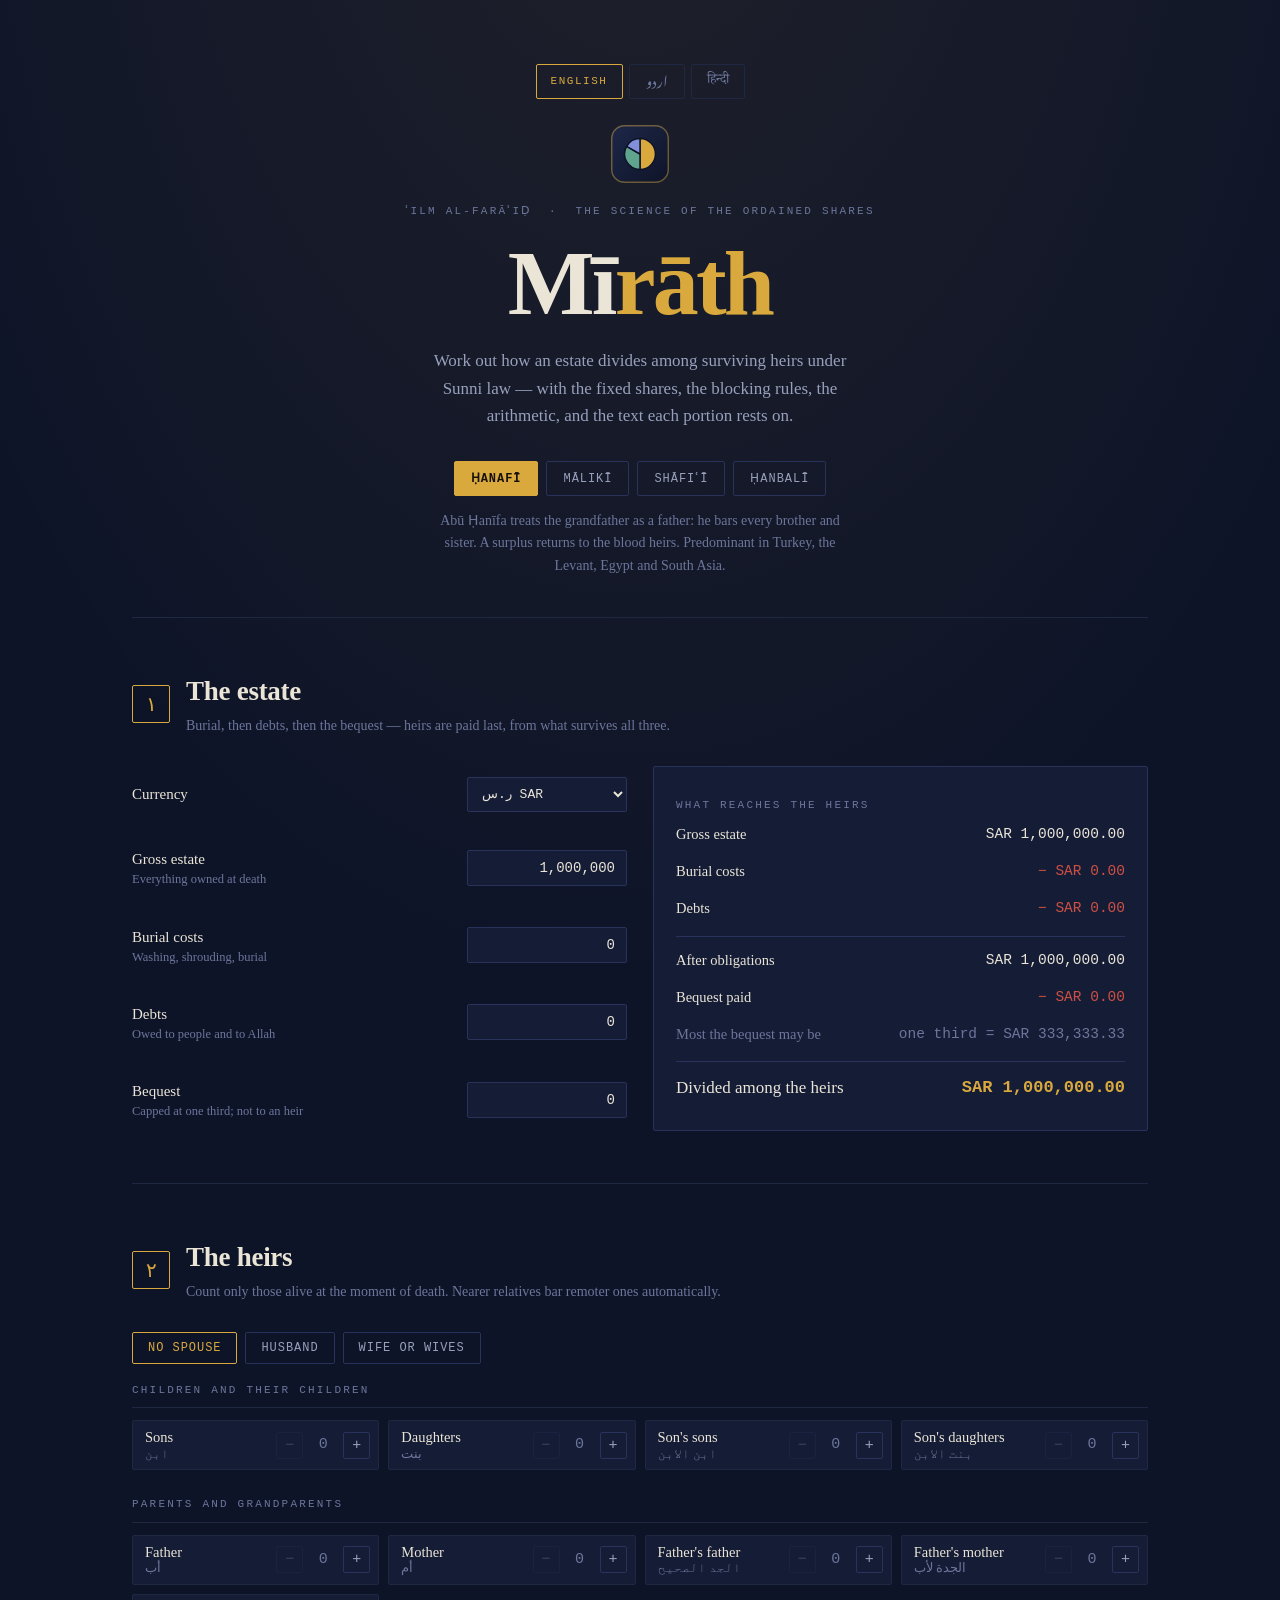
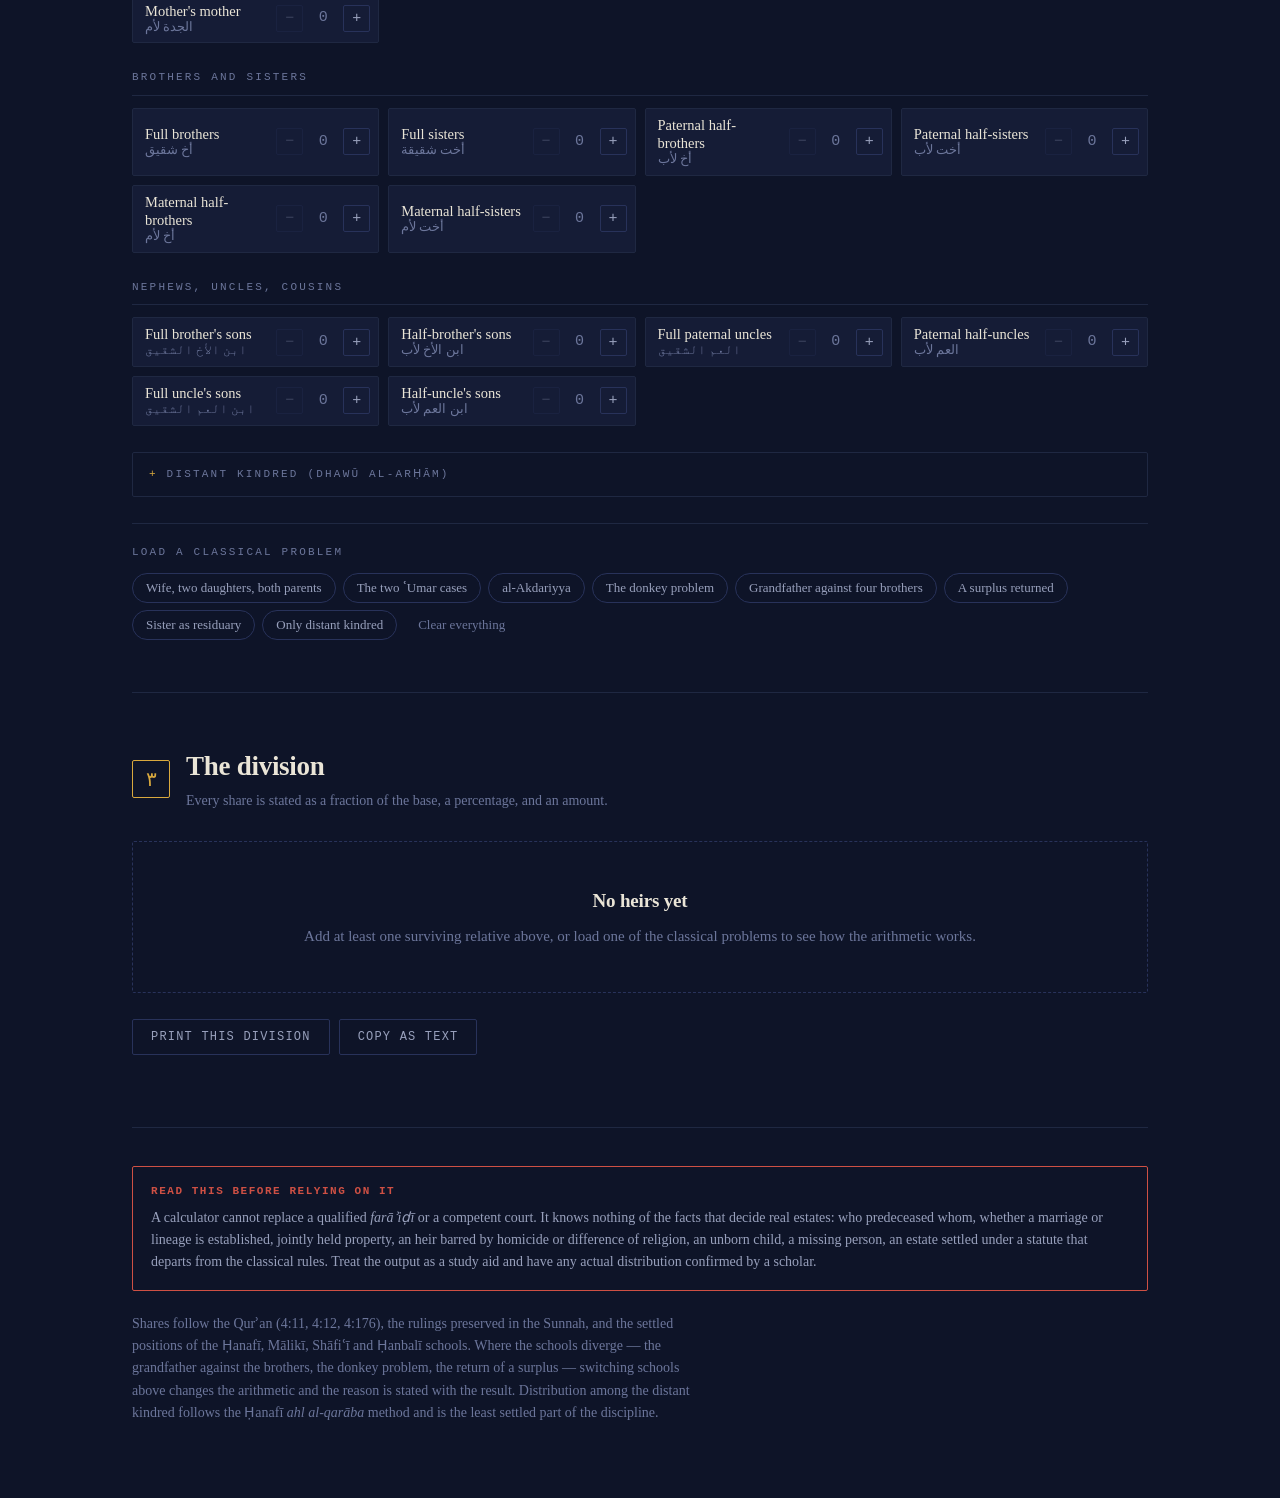
==== commit 55769f71: "Add a Mirath logo mark and embedded favicon to the calculator The page had no favicon at all. Both t" ====
--- a/islamic-inheritance-calculator.html
+++ b/islamic-inheritance-calculator.html
@@ -4,6 +4,7 @@
 <meta charset="utf-8">
 <meta name="viewport" content="width=device-width, initial-scale=1">
 <title>Mīrāth — Islamic Inheritance Calculator</title>
+<link rel="icon" href="data:image/svg+xml,%3Csvg xmlns='http://www.w3.org/2000/svg' viewBox='0 0 64 64'%3E%3Crect width='64' height='64' rx='15' fill='%230E1428'/%3E%3Cg stroke='%230E1428' stroke-width='1.6'%3E%3Cpath d='M32 32L32 15A17 17 0 0 1 32 49Z' fill='%23D9A93E'/%3E%3Cpath d='M32 32L32 49A17 17 0 0 1 17.28 23.5Z' fill='%235FA48D'/%3E%3Cpath d='M32 32L17.28 23.5A17 17 0 0 1 32 15Z' fill='%238290DA'/%3E%3C/g%3E%3C/svg%3E">
 <link rel="preconnect" href="https://fonts.googleapis.com">
 <link rel="preconnect" href="https://fonts.gstatic.com" crossorigin>
 <link href="https://fonts.googleapis.com/css2?family=Noto+Nastaliq+Urdu:wght@400;600;700&family=Noto+Serif+Devanagari:wght@400;500;600&display=swap" rel="stylesheet">
@@ -248,6 +249,7 @@
 
 /* ---------- language ---------- */
 .langbar{display:flex;justify-content:center;gap:6px;margin-bottom:26px}
+.mastmark{display:block;width:58px;height:58px;margin:0 auto 20px}
 .langbtn{
   font-family:var(--mono);font-size:11px;letter-spacing:.14em;text-transform:uppercase;
   padding:7px 14px;border:1px solid var(--line-soft);background:transparent;color:var(--faint);
@@ -325,7 +327,7 @@
 @media (max-width:560px){
   html[dir="rtl"] .basecell{border-left:0;border-bottom:1px solid var(--line)}
 }
-@media print{.langbar{display:none}}
+@media print{.langbar,.mastmark{display:none}}
 </style>
 </head>
 <body>
@@ -334,6 +336,18 @@
 
 <header class="mast">
   <div class="langbar" id="langbar" role="group" aria-label="Language" data-i18n-label="ui.langLabel"></div>
+  <svg class="mastmark" viewBox="0 0 64 64" role="img" aria-label="Mīrāth">
+    <defs><linearGradient id="mirathbg" x1="0" y1="0" x2="1" y2="1">
+      <stop offset="0" stop-color="#1D2748"/><stop offset="1" stop-color="#0E1428"/>
+    </linearGradient></defs>
+    <rect width="64" height="64" rx="15" fill="url(#mirathbg)"/>
+    <rect x=".8" y=".8" width="62.4" height="62.4" rx="14.2" fill="none" stroke="#D9A93E" stroke-opacity=".45" stroke-width="1.6"/>
+    <g stroke="#0E1428" stroke-width="1.6" stroke-linejoin="round">
+      <path d="M32 32L32 15A17 17 0 0 1 32 49Z" fill="#D9A93E"/>
+      <path d="M32 32L32 49A17 17 0 0 1 17.28 23.5Z" fill="#5FA48D"/>
+      <path d="M32 32L17.28 23.5A17 17 0 0 1 32 15Z" fill="#8290DA"/>
+    </g>
+  </svg>
   <div class="eyebrow" data-i18n-html="ui.eyebrow">ʿilm al-farāʾiḍ &nbsp;·&nbsp; the science of the ordained shares</div>
   <h1 data-i18n-html="ui.brand">Mī<span>rāth</span></h1>
   <p class="sub" data-i18n="ui.sub">Work out how an estate divides among surviving heirs under Sunni law — with the fixed shares, the blocking rules, the arithmetic, and the text each portion rests on.</p>
